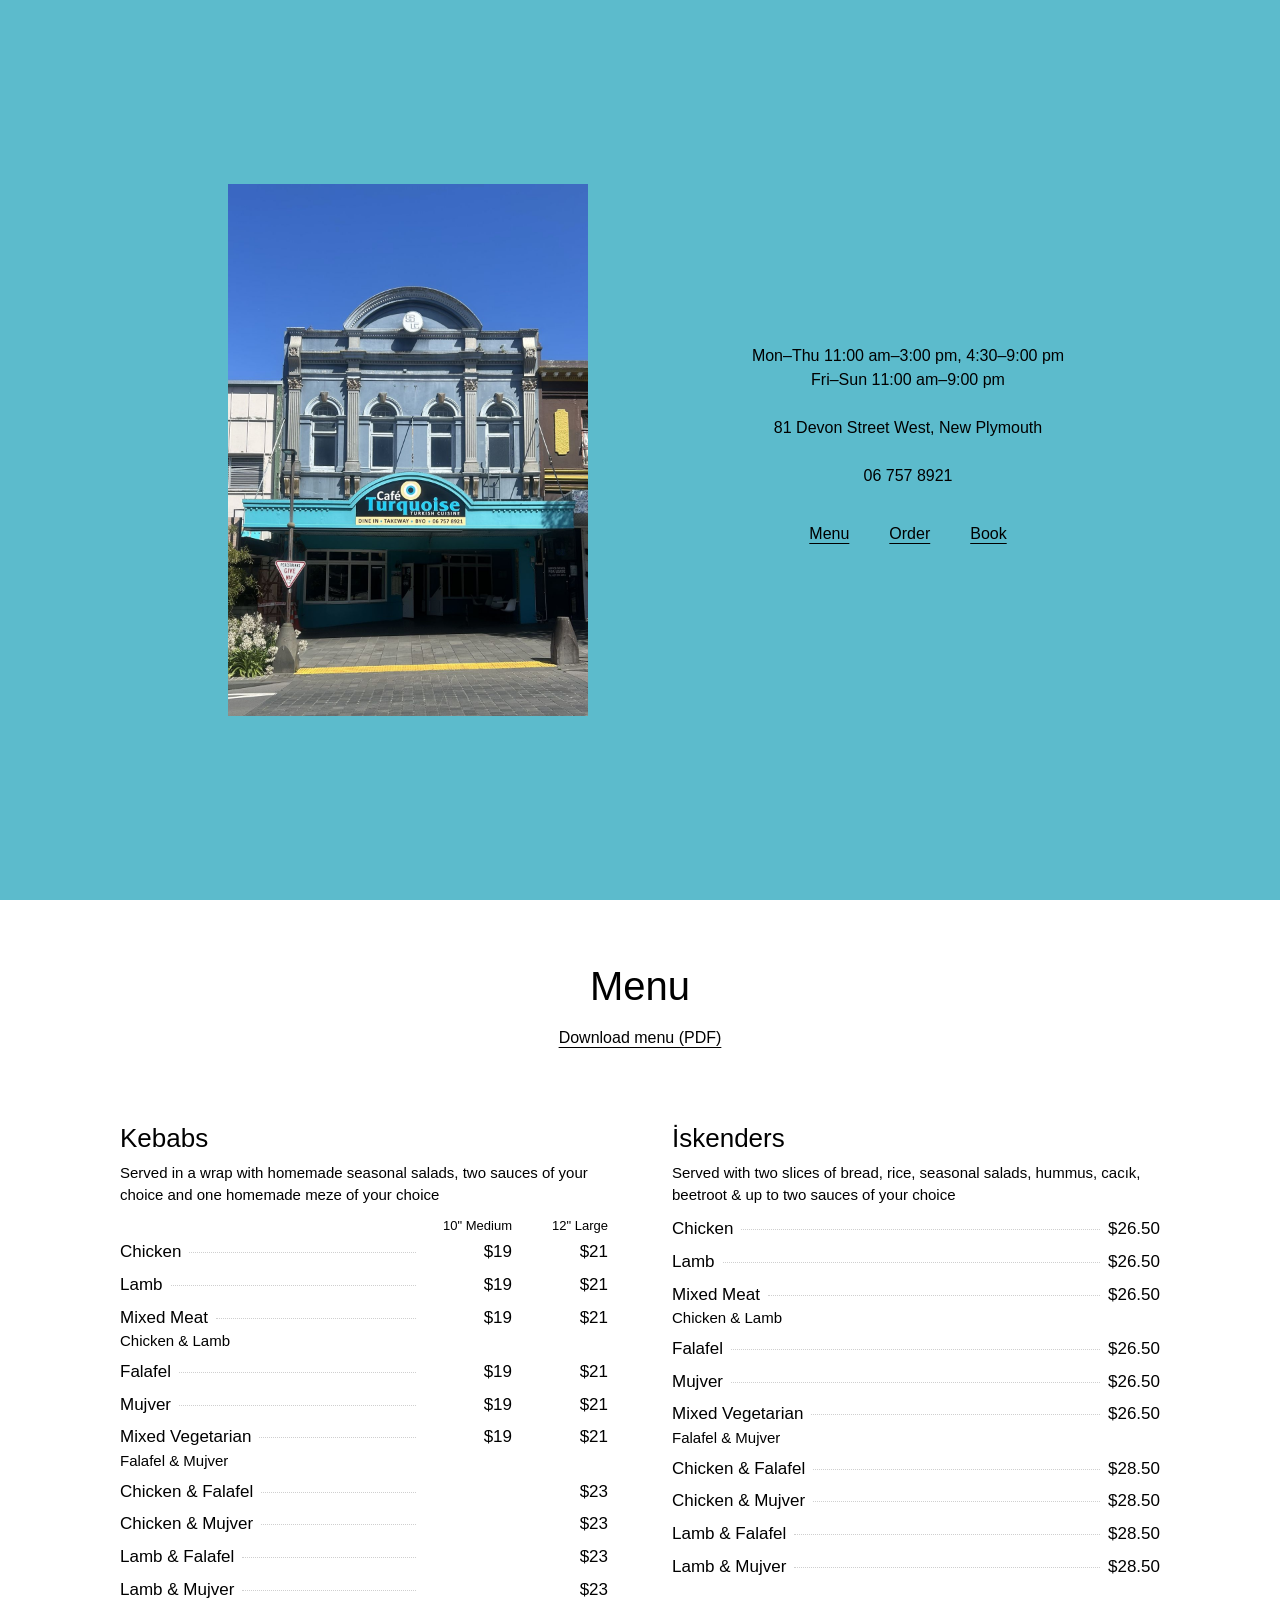
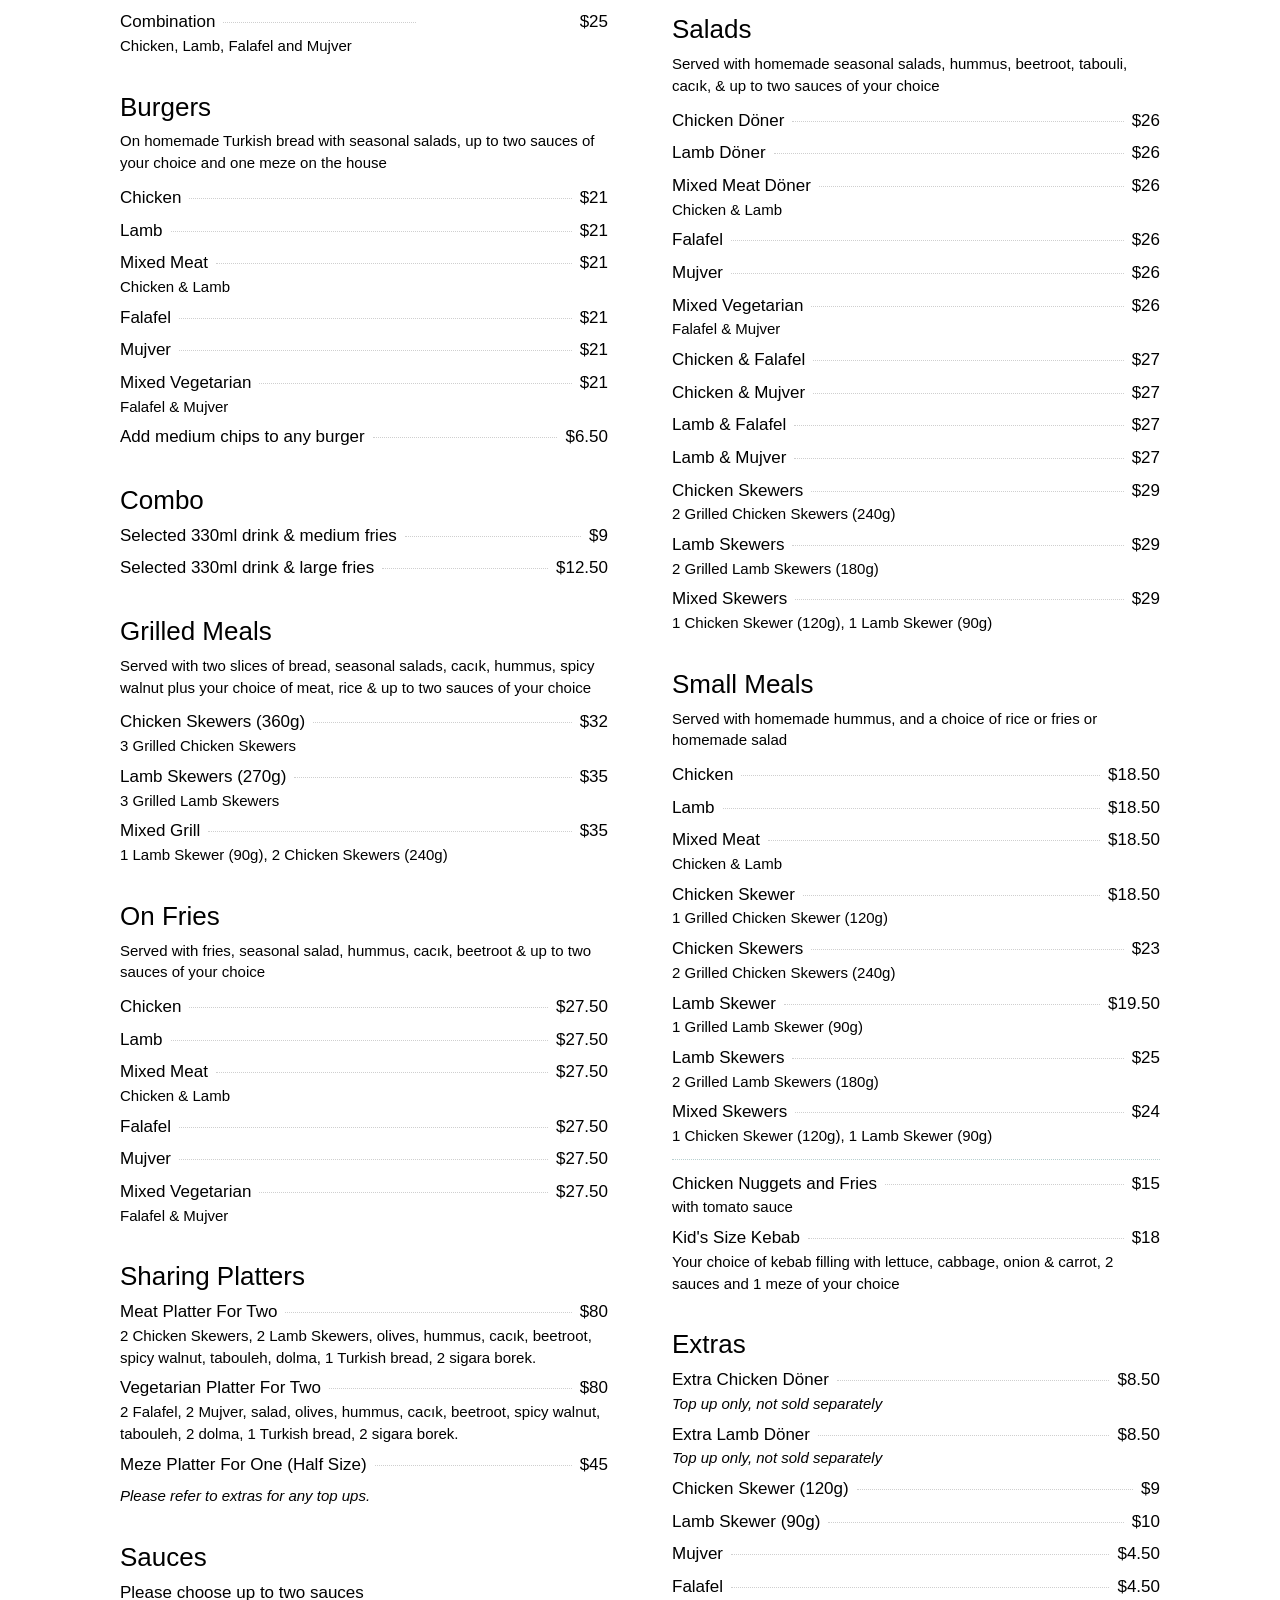
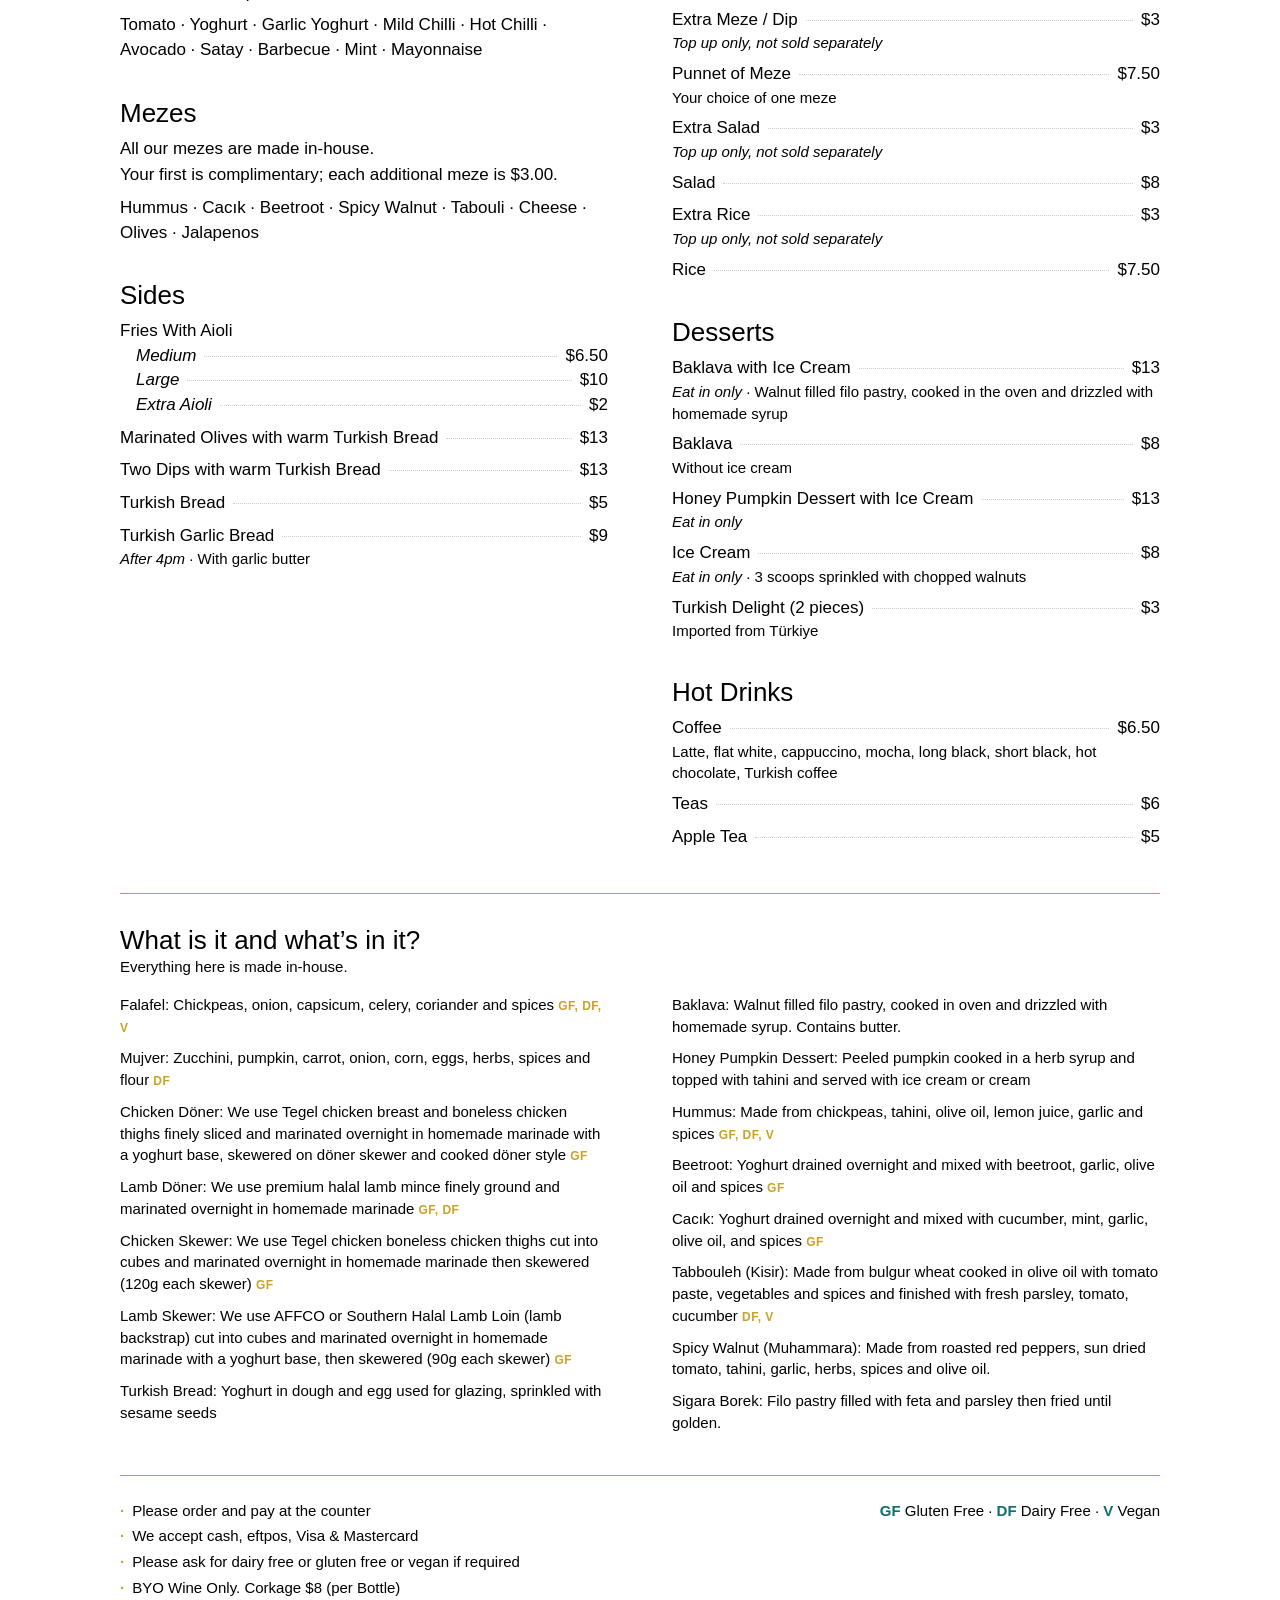
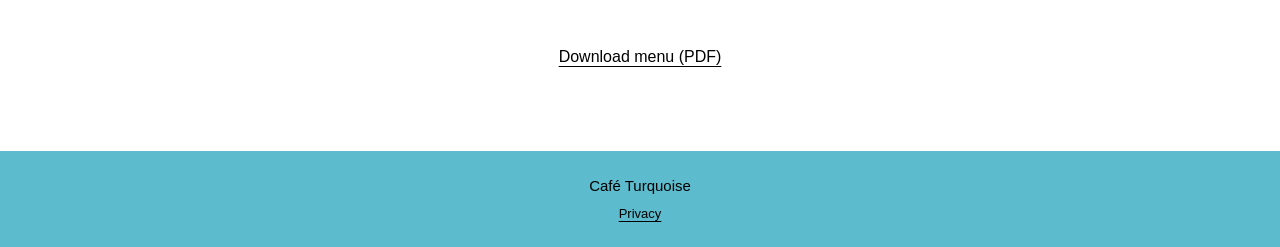
==== index.html @ 633df5a8 "Match the homepage background to the building's turquoise. The landing, footer and browser theme col" ====
<!DOCTYPE html>
<html lang="en">
<head><script>if("scrollRestoration"in history)history.scrollRestoration="manual";if(location.hash&&location.hash!=="#order"&&location.hash!=="#book")history.replaceState(null,"",location.pathname+location.search);window.scrollTo(0,0);addEventListener("load",function(){if(!location.hash)window.scrollTo(0,0)});</script>
  <meta charset="UTF-8" />
  <meta name="viewport" content="width=device-width, initial-scale=1" />
  <meta name="format-detection" content="telephone=no,address=no,email=no,date=no" />
  <meta name="robots" content="noindex, nofollow" />
  <title>Café Turquoise New Plymouth</title>
  <meta name="description" content="Café Turquoise, 81 Devon Street West, New Plymouth. Turkish kebabs, burgers &amp; meze. Phone 06 757 8921." />
  <meta name="color-scheme" content="light dark" />
  <meta name="theme-color" content="#5CBBCC" />
  <meta name="theme-color" content="#5CBBCC" media="(prefers-color-scheme: light)" />
  <meta name="theme-color" content="#113136" media="(prefers-color-scheme: dark)" />
  <link rel="icon" href="./eye-sm.png" />
  <script defer src="./assets/libphonenumber-min.js?v=122"></script>
  <script defer src="./assets/phone.js?v=122"></script>
  <script defer src="./assets/index-WxNpLFjL.js?v=154"></script>
  <script defer src="./assets/info-select.js?v=119"></script>
  <link rel="stylesheet" href="./assets/style-DkUmBsrp.css?v=154">
</head>
<body id="top">
  <div id="root"></div>
<script>document.addEventListener("click",function(e){var a=e.target.closest&&e.target.closest('a[href="#menu"]');if(!a)return;var m=document.getElementById("menu");if(!m)return;e.preventDefault();var h=document.querySelector(".ph-head"),o=0;if(h){var cs=getComputedStyle(h);if(cs.display!=="none"&&cs.position==="fixed")o=h.offsetHeight}window.scrollTo({top:m.getBoundingClientRect().top+window.pageYOffset-o,behavior:"smooth"})});</script><script>(function(){var d=document.documentElement,w=0;function f(){var h=window.innerHeight,sh=screen.height||h;if(!h||h>sh+2||h<300)return;if(innerWidth===w&&d.style.getPropertyValue("--avail"))return;w=innerWidth;d.style.setProperty("--avail",h+"px");d.classList.add("fit")}f();addEventListener("load",f);addEventListener("resize",f);addEventListener("orientationchange",function(){w=0;setTimeout(f,300)})})();</script><script>(function(){var n=navigator,ios=/iPhone|iPad|iPod/.test(n.userAgent)||(n.platform==="MacIntel"&&n.maxTouchPoints>1);if(!ios)return;var A="https://maps.apple.com/?q=Cafe+Turquoise&address=81+Devon+Street+West,+New+Plymouth";function f(t){var l=t&&t.closest?[t.closest('a[href*="google.com/maps"]')]:document.querySelectorAll('a[href*="google.com/maps"]');for(var i=0;i<l.length;i++)if(l[i])l[i].href=A}f();if(window.MutationObserver)new MutationObserver(function(){f()}).observe(document.getElementById("root")||document.body,{childList:true,subtree:true});document.addEventListener("touchstart",function(e){f(e.target)},{capture:true,passive:true});document.addEventListener("click",function(e){f(e.target)},true)})();</script></body>
</html>
---- assets/style-DkUmBsrp.css ----
:root{--teal: #0f6e6e;--teal-dark: #0a5252;--teal-ink: #000;--gold: #c9a227;--gold-dark: #a8861c;--pale: #e4f2f2;--white: #ffffff;--ink: #000;--muted: #000;--hair: #d5e6e6;--s1: 8px;--s2: 16px;--s3: 24px;--s4: 32px;--s5: 40px;--s6: 48px;--s7: 56px;--s8: 64px;--display: Arial, Helvetica, sans-serif;--body: Arial, Helvetica, sans-serif}*{box-sizing:border-box;margin:0;padding:0}body{font-family:var(--body);font-size:18px;line-height:1.5;color:var(--ink);background:var(--white);-webkit-font-smoothing:antialiased;text-rendering:optimizeLegibility}img{max-width:100%;display:block}a{color:inherit}:focus-visible{outline:3px solid var(--gold);outline-offset:3px}.btn{display:inline-flex;align-items:center;justify-content:center;min-height:56px;padding:0 var(--s3);border-radius:999px;font-family:var(--display);font-size:18px;font-weight:500;letter-spacing:.06em;color:#fff;text-decoration:none;transition:background-color .15s ease}.btn-menu{background:var(--teal)}.btn-menu:hover{background:var(--teal-dark)}.btn-order{background:var(--gold)}.btn{white-space:nowrap}.btn-order:hover{background:var(--gold-dark)}.btn-book{background:transparent;color:var(--teal);border:2px solid var(--teal);box-sizing:border-box}.btn-book:hover{background:var(--pale);color:var(--teal-dark);border-color:var(--teal-dark)}.hero{display:grid;grid-template-columns:minmax(0,1.12fr) minmax(460px,1fr);height:100vh;height:100svh;min-height:640px;max-height:900px}.gallery{position:relative;overflow:hidden;background:var(--pale)}.gallery img{position:absolute;top:0;right:0;bottom:0;left:0;width:100%;height:100%;object-fit:cover}.gal-nav{position:absolute;left:50%;bottom:16px;transform:translate(-50%);display:flex;gap:10px;z-index:2}.gal-btn{width:48px;height:48px;border:none;border-radius:50%;background:var(--white);color:var(--teal-ink);display:grid;place-items:center;cursor:pointer;transition:background-color .15s ease}.gal-btn:hover{background:var(--pale)}.gal-btn svg{width:20px;height:20px}.dots{display:none}.dots span{width:10px;height:10px;border-radius:50%;background:#ffffff8c;cursor:pointer}.dots span.active{background:#fff}.info{display:flex;flex-direction:column;justify-content:center;align-items:center;padding:var(--s3) var(--s7);text-align:center;background:var(--white);position:relative}.info-inner{width:100%;max-width:420px;display:flex;flex-direction:column;align-items:center}.logo-link{display:block;line-height:0}.logo{width:208px;height:auto}.descriptor{margin-top:var(--s1);font-size:16px;color:var(--muted);letter-spacing:.01em}.facts{width:100%;margin-top:var(--s4);display:grid;gap:20px}.label{display:flex;align-items:center;justify-content:center;gap:var(--s1);font-family:var(--display);font-size:15px;font-weight:500;letter-spacing:.08em;text-transform:uppercase;color:var(--teal);margin-bottom:2px}.status{display:none;align-items:center;gap:6px;font-family:var(--body);font-size:13px;font-weight:500;letter-spacing:.02em;text-transform:none;padding:2px 10px;border-radius:999px;background:var(--pale);color:var(--teal-dark)}.status:before{content:"";width:8px;height:8px;border-radius:50%;background:var(--teal)}.status.is-closed{background:#eef1f1;color:#000}.status.is-closed:before{background:#8a9a9a}.status.is-ordering-closed{background:#f5efdc;color:#6d5710}.status.is-ordering-closed:before{background:var(--gold)}.status.ready{display:inline-flex}.hours{list-style:none;font-size:18px;line-height:1.5}.hours .day{font-weight:500;color:var(--teal-ink);margin-right:6px}.contact{display:grid;grid-template-columns:1fr;gap:var(--s2)}.text-link{line-height:1.45;color:var(--ink);text-decoration:underline;text-decoration-color:#0f6e6e73;text-decoration-thickness:1.5px;text-underline-offset:5px;font-size:18px}.text-link:hover{color:var(--teal);text-decoration-color:var(--teal)}.ctas{width:100%;max-width:340px;margin-top:var(--s3);display:grid;grid-template-columns:1fr;gap:12px}.ctas .btn{min-height:52px}.apps{margin-top:var(--s2);display:flex;flex-direction:column;align-items:center;gap:var(--s1)}.apps-label{font-size:15px;color:var(--muted)}.apps-row{display:flex;justify-content:center;gap:var(--s2)}.app{display:block;line-height:0;border-radius:50%}.app img{width:56px;height:56px;border-radius:50%;object-fit:cover;transition:opacity .15s ease}.app:hover img{opacity:.82}.find{background:var(--teal) url(../teal-wall-bg.jpg) center / cover;padding:var(--s8) var(--s3)}.find-inner{max-width:1120px;margin:0 auto;display:grid;grid-template-columns:280px 1fr;gap:var(--s5);align-items:center}.find-copy{text-align:center;color:#fff}.find h2{font-family:var(--display);font-weight:500;font-size:40px;line-height:1.1;letter-spacing:-.01em}.btn-light{margin-top:var(--s3);background:var(--white);color:var(--teal-ink)}.btn-light:hover{background:var(--pale)}.map{height:320px;border-radius:16px;overflow:hidden;background:var(--pale)}.map iframe{width:100%;height:100%;border:0;display:block}:where(#root)>footer{background:var(--teal-ink);color:#ffffffd9;padding:var(--s3) var(--s3) calc(var(--s3) + env(safe-area-inset-bottom));text-align:center;font-size:15px}@media (max-width: 767px),(max-width: 960px) and (hover: none),(max-width: 960px) and (pointer: coarse),(max-width: 960px) and (pointer: none){.hero{grid-template-columns:1fr;height:auto;min-height:0;max-height:none}.gallery{height:160px}.gal-nav{bottom:12px}.gal-btn{width:48px;height:48px}.info{padding:var(--s2) var(--s2) var(--s3)}.info-inner{max-width:440px}.logo{width:150px}.descriptor{margin-top:4px;font-size:16px}.facts{margin-top:var(--s3);gap:14px}.hours{font-size:17px;line-height:1.35}.hours .day{display:block;margin:0}.hours li+li{margin-top:4px}.contact{gap:12px}.label{font-size:14px;margin-bottom:0}.text-link{font-size:17px}.ctas{margin-top:var(--s2);gap:10px;max-width:360px}.ctas .btn{min-height:52px}.apps{margin-top:12px;gap:6px}.find{padding:var(--s5) var(--s2)}.find-inner{grid-template-columns:1fr;gap:var(--s3)}.find h2{font-size:32px}.map{height:260px}}@media (prefers-reduced-motion: reduce){*{transition:none!important}}.pdf-link{display:inline-flex;align-items:center;justify-content:center;min-height:44px;padding:0 12px;margin-top:4px;font-size:16px;color:var(--teal-dark);text-decoration:underline;text-decoration-color:#0f6e6e73;text-decoration-thickness:1.5px;text-underline-offset:4px}.pdf-link:hover{color:var(--teal);text-decoration-color:var(--teal)}.info .apps{margin-top:4px}@media (max-width: 767px),(max-width: 960px) and (hover: none),(max-width: 960px) and (pointer: coarse),(max-width: 960px) and (pointer: none){.pdf-link,.info .apps{margin-top:2px}}html{scroll-behavior:smooth}@media (prefers-reduced-motion: reduce){html{scroll-behavior:auto}}#menu{--m-teal:#0f6e6e;--m-teal-ink:#000;--m-gold:#c9a227;--m-ink:#000;--m-muted:#000;--m-lead:#b7cfcf;background:#fff;color:var(--m-ink);font-family:Arial,Helvetica,sans-serif;font-size:17px;line-height:1.45;padding:64px 24px 72px;text-align:left;scroll-margin-top:0}#menu *{box-sizing:border-box;margin:0;padding:0}#menu .m-wrap{max-width:1040px;margin:0 auto}#menu .m-head{text-align:center;padding-bottom:24px;margin-bottom:40px;border-bottom:1.5px solid var(--m-gold)}#menu .m-head h2{font-family:Arial,Helvetica,sans-serif;font-weight:500;font-size:40px;line-height:1.1;color:var(--m-teal-ink);letter-spacing:-.01em}#menu .m-pdf{display:inline-flex;align-items:center;min-height:44px;padding:0 8px;margin-top:8px;font-size:16px;color:var(--m-teal-ink);text-decoration:underline;text-decoration-color:#0f6e6e73;text-decoration-thickness:1.5px;text-underline-offset:4px}#menu .m-pdf:hover{color:var(--m-teal);text-decoration-color:var(--m-teal)}#menu .m-cols{display:grid;grid-template-columns:1fr 1fr;column-gap:64px;align-items:start}#menu .sec{break-inside:avoid;margin-bottom:36px}#menu h3{font-family:Arial,Helvetica,sans-serif;font-weight:600;font-size:26px;line-height:1.15;color:var(--m-teal);letter-spacing:-.005em;margin-bottom:8px}#menu .hq{font-family:Arial,Helvetica,sans-serif;font-size:13px;font-weight:500;color:var(--m-gold);letter-spacing:.08em;text-transform:uppercase;margin-left:8px;vertical-align:3px}#menu .intro{color:var(--m-muted);font-size:15px;margin-bottom:12px}#menu .item{margin:0 0 8px;break-inside:avoid}#menu .line{display:flex;align-items:baseline;gap:8px}#menu .line .name{font-weight:500}#menu .line .lead{flex:1;border-bottom:1.5px dotted var(--m-lead);transform:translateY(-4px);min-width:16px}#menu .line .price{font-weight:600;color:var(--m-teal-ink);font-variant-numeric:tabular-nums;white-space:nowrap}#menu .line.k .price{width:88px;text-align:right}#menu .line.sub{padding-left:16px}#menu .line.sub .name{font-weight:400;font-style:italic;color:var(--m-muted)}#menu .cols2{display:flex;justify-content:flex-end;gap:8px;font-size:13px;color:var(--m-gold);font-weight:600;letter-spacing:.03em;margin-bottom:4px}#menu .cols2 span{width:88px;text-align:right;white-space:nowrap}#menu .cols2 span:first-child{flex:1}#menu .desc{color:var(--m-muted);font-size:15px}#menu .q{font-style:italic}#menu .tags{font-size:12px;font-weight:600;color:var(--m-gold);letter-spacing:.04em}#menu .rule{font-weight:500;margin-bottom:2px}#menu .choices{margin-top:8px}#menu .divider{border-top:1.5px dotted var(--m-lead);margin:12px 0}#menu .foot{color:var(--m-muted);font-style:italic;margin-top:4px;font-size:15px}#menu .m-whats{margin-top:8px;padding-top:32px;border-top:1.5px solid var(--m-gold)}#menu .m-wi-intro{color:var(--m-muted);font-size:15px;margin:-8px 0 16px}#menu .m-wigrid{column-count:2;column-gap:64px}#menu .wi{break-inside:avoid;margin-bottom:10px;font-size:15px;color:var(--m-muted)}#menu .wi .name{font-weight:600;color:var(--m-ink)}#menu .m-bottom{margin-top:8px;padding-top:24px;border-top:1.5px solid var(--m-gold);display:flex;justify-content:space-between;gap:32px;font-size:15px}#menu .m-bottom ul{list-style:none}#menu .m-bottom li{margin-bottom:4px}#menu .m-bottom li:before{content:"·";color:var(--m-gold);font-weight:700;margin-right:8px}#menu .m-legend{text-align:right;color:var(--m-muted);max-width:360px}#menu .m-legend b{color:var(--m-teal);font-weight:600}#menu .m-pdf-again{text-align:center;margin-top:24px}@media (max-width: 760px){#menu{padding:40px 16px 48px}#menu .m-head{margin-bottom:28px;padding-bottom:16px}#menu .m-head h2{font-size:32px}#menu .m-cols{grid-template-columns:1fr}#menu .m-wigrid{column-count:1}#menu .sec{margin-bottom:28px}#menu h3{font-size:24px}#menu .line.k .price,#menu .cols2 span{width:74px}#menu .cols2{font-size:12px;letter-spacing:0}#menu .m-bottom{flex-direction:column;gap:12px}#menu .m-legend{text-align:left;max-width:none}}body.op-lock{overflow:hidden}.op,.op-mback{--op-bg: #9fd6d6;--op-teal: #0f6e6e;--op-teal-deep: #0a4f4f;--op-gold: #c9a227;--op-card: #e4f2f2;--op-error: #9b2c2c;font-family:var(--body);font-weight:400;color:#000}.op button,.op input,.op select,.op textarea,.op-mback button,.op-mback input,.op-mback textarea{font:inherit;color:inherit}.op h2,.op h3,.op-mback h3,.op-mback h4{font-weight:500}.op{position:fixed;top:0;right:0;bottom:0;left:0;z-index:200;display:none;align-items:center;justify-content:center;padding:0;background:#ffffff1f;backdrop-filter:blur(6px);-webkit-backdrop-filter:blur(6px)}.op.op-open{display:flex}.op-panel{position:relative;width:100%;height:100%;background:transparent;display:flex;flex-direction:column}.op .op-x{position:absolute;top:.6rem;left:.7rem;z-index:30;width:48px;height:48px;padding:0;border-radius:10px;border:none;background:none;color:gray;font-size:2.8rem;font-weight:400;line-height:1;cursor:pointer}.op .op-x:hover{color:#000}.op .op-x:focus,.op .op-x:focus-visible{outline:none}.op-scroll{flex:1;overflow-y:auto;overscroll-behavior:contain;padding:2rem 1.25rem;scrollbar-width:none}.op-scroll::-webkit-scrollbar{display:none}.op-layout{max-width:1100px;margin:0 auto;display:grid;grid-template-columns:minmax(0,1fr) 360px;gap:1.25rem;align-items:start}.op-card{background:var(--op-card);border-radius:22px;box-shadow:0 18px 40px #14333329}.op-inner{background:#fff;border-radius:12px}.op-btn{display:inline-flex;align-items:center;justify-content:center;height:46px;padding:0 1.25rem;border-radius:999px;border:none;text-decoration:none;text-transform:uppercase;font-weight:700;font-size:.82rem;letter-spacing:.05em;color:#fff!important;cursor:pointer;width:100%}.op-btn-primary{background:var(--op-gold)}.op-btn-primary:hover{filter:brightness(1.06)}.op-btn-secondary{background:var(--op-teal)}.op-btn-secondary:hover{background:var(--op-teal-deep)}.op-btn:disabled{opacity:.5;cursor:not-allowed;filter:none}.op-menu-card{position:relative;padding:1.4rem 1.4rem 1.6rem}.op-menu-top{display:flex;justify-content:center;align-items:center;padding:.25rem 0 .9rem}.op-logo{width:min(200px,55vw);height:auto;display:block}.op-intro{text-align:center;font-size:.95rem;line-height:1.45;margin-bottom:.4rem}.op-label{display:block;font-size:.7rem;text-transform:uppercase;letter-spacing:.08em;margin-bottom:.25rem}.op-pills{position:sticky;top:-2rem;z-index:20;background:var(--op-card);display:flex;flex-wrap:wrap;justify-content:center;gap:.45rem;padding:.75rem 0 .9rem;margin:0}.op-pill{flex:0 0 auto;height:34px;padding:0 .9rem;border-radius:999px;border:none;background:#fff;color:#000;font-size:.74rem;text-transform:uppercase;letter-spacing:.05em;cursor:pointer;white-space:nowrap}.op-pill:hover{background:#f3fafa}#op-menu{background:#fff;border-radius:16px;padding:0 1rem 1.2rem;margin-top:.2rem}.op-category{background:var(--op-card);border-radius:14px;padding:1rem 1rem 1.1rem;margin-top:1rem}.op-category .op-item{background:#fff}.op-info-sec .op-info-tile{cursor:default}.op-info-tile{display:flex;flex-direction:column;gap:.3rem;background:#fff;border-radius:12px;padding:.9rem 1rem}.op-info-head{display:flex;align-items:center;gap:.55rem}.op-swatch{width:22px;height:22px;border-radius:50%;flex:0 0 auto;box-sizing:border-box;border:1px solid #cfcfcf}.op-category h2{font-size:1.25rem;margin-bottom:.2rem}.op-cat-desc{font-size:.92rem;line-height:1.45;margin-bottom:.8rem}.op-items{display:grid;grid-template-columns:repeat(2,minmax(0,1fr));gap:.65rem}.op-item{display:flex;flex-direction:column;gap:.3rem;text-align:left;background:var(--op-card);border:none;border-radius:12px;padding:.9rem 1rem;cursor:pointer;min-height:92px;transition:transform .12s ease}.op-item:hover{transform:translateY(-1px)}.op-item:focus-visible,.op-pill:focus-visible,.op-btn:focus-visible{outline:2px solid var(--op-teal);outline-offset:2px}.op-item-name{font-size:.98rem;font-weight:500}.op-item-desc{font-size:.86rem;line-height:1.4;color:#000}.op-item-price{margin-top:auto;font-size:.95rem;padding-top:.2rem}.op-cart-card{position:sticky;top:0;max-height:calc(100dvh - 4rem);overflow-y:auto;padding:1.25rem 1.1rem 1.3rem}.op-cart-card h2{font-size:1.2rem;text-align:center;margin:0 2.2rem .2rem}.op-cart-sub{text-align:center;font-size:.88rem;margin-bottom:.9rem}.op-cart-card a.op-info-link{color:#000;text-decoration:underline;text-underline-offset:3px}.op-cart-card a.op-info-link:hover{opacity:.7}.op-cart-box{padding:.9rem .95rem;margin-bottom:.8rem}.op-empty{text-align:center;font-size:.92rem;color:#000;padding:.6rem 0}.op-line{padding:.65rem 0}.op-line+.op-line{margin-top:.15rem}.op-line-top{display:flex;justify-content:space-between;gap:.75rem;font-size:.95rem}.op-line-opts{font-size:.82rem;line-height:1.4;color:#000;margin-top:.2rem}.op-line-note{font-size:.82rem;color:#000;margin-top:.15rem;font-style:italic}.op-line-ctrl{display:flex;align-items:center;justify-content:space-between;margin-top:.45rem}.op-stepper{display:inline-flex;align-items:center;gap:.15rem;background:var(--op-card);border-radius:999px;padding:3px}.op-stepper button{width:30px;height:30px;border-radius:50%;border:none;background:#fff;cursor:pointer;font-size:1.05rem;line-height:1}.op-stepper button:hover{background:#f3fafa}.op-stepper span{min-width:1.8rem;text-align:center;font-size:.92rem}.op-stepper.op-lg button{width:38px;height:38px}.op-remove,.op-edit{border:none;background:none;cursor:pointer;color:var(--op-teal)!important;font-size:.82rem;text-transform:uppercase;letter-spacing:.05em}.op-remove:hover,.op-edit:hover{color:var(--op-teal-deep)!important}.op-line-acts{display:flex;align-items:center;gap:4px}.op-totals{padding:.8rem .95rem;margin-bottom:.8rem;font-size:.92rem}.op-totals div{display:flex;justify-content:space-between;padding:.15rem 0}.op-totals .op-total{font-size:1.05rem;font-weight:500;padding-top:.4rem}.op-section-box{padding:.9rem .95rem;margin-bottom:.8rem}.op-field{display:flex;flex-direction:column;gap:.2rem;margin-bottom:.65rem}.op-field:last-child{margin-bottom:0}.op-field-row{display:grid;grid-template-columns:1fr 1fr;gap:.6rem}.op-field label{font-size:.7rem;text-transform:uppercase;letter-spacing:.08em}.op-field input,.op-field select,.op-field textarea{height:42px;border:none;border-radius:10px;background:var(--op-card);padding:0 .75rem;font-size:.95rem;width:100%}.op-field textarea{height:auto;min-height:70px;padding:.6rem .75rem;resize:vertical}.op-field input:focus,.op-field select:focus,.op-field textarea:focus{outline:2px solid var(--op-teal);outline-offset:0}.op-field input.op-invalid,.op-field select.op-invalid{outline:2px solid var(--op-error)}.op-pay-row{display:flex;align-items:center;gap:.5rem;font-size:.95rem;text-transform:none!important;letter-spacing:0!important;min-height:48px;padding:4px 0;cursor:pointer}.op-pay-row input{accent-color:var(--op-teal);width:18px;height:18px}.op-hint{font-size:.8rem;color:#000;line-height:1.4;margin-top:.35rem}.op-msg{font-size:.82rem;color:var(--op-error);line-height:1.35}.op-msg:empty{display:none}.op-form-msg{text-align:center;margin-top:.6rem}.op-confirm{text-align:center;padding:1.2rem 1rem}.op-confirm h3{font-size:1.2rem;margin-bottom:.4rem}.op-confirm p{font-size:.93rem;line-height:1.5;margin-bottom:.4rem}.op-order-no{font-size:1.5rem;font-weight:500;letter-spacing:.05em;margin:.3rem 0 .6rem}.op-confirm ul{list-style:none;text-align:left;margin:.8rem 0;font-size:.88rem;line-height:1.5}.op-confirm ul li{display:flex;justify-content:space-between;gap:.75rem}.op-mback{position:fixed;top:0;right:0;bottom:0;left:0;z-index:300;background:#00000073;display:none;align-items:center;justify-content:center;padding:1rem}.op-mback.op-open{display:flex}.op-modal{background:#fff;border-radius:18px;width:min(560px,100%);max-height:min(88vh,820px);display:flex;flex-direction:column;overflow:hidden}.op-modal-head{display:flex;align-items:flex-start;justify-content:space-between;gap:1rem;padding:1.2rem 1.25rem .4rem}.op-modal-head h3{font-size:1.3rem}.op-m-price{font-size:.95rem;margin-top:.15rem}.op-close{flex:0 0 auto;width:36px;height:36px;border-radius:50%;border:none;background:var(--op-card);cursor:pointer;font-size:1.2rem;line-height:1}.op-close:hover{background:#d6ebeb}.op-modal-body{overflow-y:auto;padding:.4rem 1.25rem 1rem}.op-m-desc{font-size:.93rem;line-height:1.45;color:#000;margin-bottom:.9rem}.op-group{background:var(--op-card);border-radius:12px;padding:.8rem .8rem .6rem;margin-bottom:.75rem}.op-group-head{display:flex;justify-content:space-between;align-items:baseline;gap:.75rem;margin-bottom:.5rem;padding:0 .2rem}.op-group-head h4{font-size:1rem}.op-group-rule{font-size:.7rem;text-transform:uppercase;letter-spacing:.08em;white-space:nowrap}.op-group-rule.op-req{color:var(--op-teal-deep)}.op-opts{background:#fff;border-radius:10px;padding:.2rem 0}.op-opt{display:flex;align-items:center;gap:.6rem;padding:.55rem .75rem;cursor:pointer;font-size:.93rem}.op-opt input{accent-color:var(--op-teal);width:18px;height:18px;flex:0 0 auto}.op-opt-name{flex:1}.op-opt-price{font-size:.88rem;color:#000}.op-opt.op-disabled{opacity:.45;cursor:not-allowed}.op-group .op-msg{padding:.45rem .2rem .1rem}.op-modal-foot{display:flex;align-items:center;gap:.75rem;padding:.85rem 1.25rem 1rem;background:#fff;box-shadow:0 -6px 14px #0000000d}.op-modal-foot .op-btn{flex:1}.op-mobile-bar{display:none}@media (min-width: 821px){.op-scroll{overflow:hidden}.op-layout{height:calc(100vh - 4rem);height:calc(100dvh - 4rem);align-items:stretch}.op-menu-card{display:flex;flex-direction:column;min-height:0;overflow:hidden;padding-bottom:0}.op-pills{position:static}#op-menu{flex:1;min-height:0;overflow-y:auto;overscroll-behavior:contain;scrollbar-width:thin}.op-menu-card{padding-bottom:1.4rem}.op-cart-card{align-self:start;max-height:100%}}@media (max-width: 820px){.op{padding:0}.op-scroll{padding:.75rem .75rem 84px}.op-pills{top:-.75rem}.op-layout{grid-template-columns:1fr}.op-cart-card{position:static;max-height:none;overflow:visible}.op-items{grid-template-columns:1fr}.op .op-x{top:.4rem;left:.5rem}.op-pills{gap:.35rem}.op-pill{height:30px;padding:0 .7rem;font-size:.7rem}.op-mobile-bar{display:block;position:absolute;left:0;right:0;bottom:0;z-index:25;padding:.65rem .9rem calc(.65rem + env(safe-area-inset-bottom));background:var(--op-card)}.op-modal{max-height:92vh}}@media (max-width: 420px){.op-menu-card{padding:1.1rem .9rem 1.3rem}.op-field-row{grid-template-columns:1fr;gap:0}.op-field-row .op-field{margin-bottom:.65rem}}.gallery{background:var(--teal) url(../teal-wall-bg.jpg) center / cover}.gallery img{top:36px;right:36px;bottom:36px;left:36px;width:calc(100% - 72px);height:calc(100% - 72px);border-radius:18px;object-fit:cover}.gal-nav{bottom:52px}@media (max-width: 767px),(max-width: 960px) and (hover: none),(max-width: 960px) and (pointer: coarse),(max-width: 960px) and (pointer: none){.gallery img{top:12px;right:12px;bottom:12px;left:12px;width:calc(100% - 24px);height:calc(100% - 24px);border-radius:14px}.gal-nav{bottom:22px}}.find{background:var(--pale)}.find-copy{color:var(--teal-ink)}.find .btn-light{background:var(--teal);color:#fff}.find .btn-light:hover{background:var(--teal-dark)}.find .map{background:var(--white)}@media (min-width: 961px),(min-width: 768px) and (hover: hover) and (pointer: fine){.info-inner{max-width:400px}.logo{width:176px}.facts{margin-top:26px;gap:16px}.label{font-size:13px}.status{font-size:12px;padding:2px 9px}.hours{font-size:17px;line-height:1.45}.contact{gap:12px}.text-link{font-size:17px;text-underline-offset:4px}.ctas{max-width:300px;margin-top:20px;gap:10px}.ctas .btn{min-height:46px;font-size:16px}.pdf-link{font-size:15px;min-height:40px}.apps-label{font-size:14px}.apps-row{gap:14px}.app img{width:50px;height:50px}}@media (min-width: 961px),(min-width: 768px) and (hover: hover) and (pointer: fine){.gallery img{width:calc(.75*(100% - 72px));height:calc(.75*(100% - 72px));inset:auto;left:50%;top:50%;transform:translate(-50%,-50%)}.gal-nav{bottom:calc((100% - (.75*(100% - 72px)))/2 + 16px)}}.s-top{max-width:440px;margin:0 auto;padding:20px 20px 28px;display:flex;flex-direction:column;align-items:center;text-align:center}.s-logo{width:170px;height:auto;display:block}.s-photo{width:100%;height:220px;object-fit:cover;border-radius:16px;display:block;margin-top:14px}.s-hours{margin-top:14px;font-size:17px;line-height:1.45;color:var(--ink)}.s-hours .status{margin-bottom:4px}.s-link{margin-top:6px;font-size:17px;line-height:1.5;color:var(--ink);text-decoration:underline;text-decoration-color:#0f6e6e73;text-decoration-thickness:1.5px;text-underline-offset:4px}.s-hours+.s-link{margin-top:10px}.s-link:hover{color:var(--teal)}.s-btns{width:100%;max-width:320px;margin-top:14px;display:grid;gap:10px}.s-btns .btn{min-height:48px;font-size:16px}.s-pdf{margin-top:4px;min-height:40px;display:inline-flex;align-items:center;font-size:16px;color:var(--teal-dark);text-decoration:underline;text-decoration-color:#0f6e6e73;text-underline-offset:4px}.s-pdf:hover{color:var(--teal)}.s-apps{display:flex;flex-direction:column;align-items:center;gap:6px;font-size:16px;color:var(--muted)}.s-apps-row{display:flex;gap:14px}.s-apps-row a{display:block;line-height:0;border-radius:50%}.s-apps-row img{width:48px;height:48px;border-radius:50%}.s-apps-row a:hover img{opacity:.82}:where(#root)>footer{background:none;color:var(--muted);border:0}@media (min-width: 961px),(min-width: 768px) and (hover: hover) and (pointer: fine){.s-top{padding-top:0}}.s-info{display:contents}.s-logo{order:0}.s-media{order:1;width:100%;display:flex;flex-direction:column;align-items:center}.s-info>:not(.s-logo){order:2}.s-photo{width:100%}@media (min-width: 961px),(min-width: 768px) and (hover: hover) and (pointer: fine){.s-top{display:grid;grid-template-columns:472px 400px;grid-template-areas:"photo info";justify-content:center;align-content:center;align-items:start;column-gap:64px;max-width:960px;margin:0 auto;padding:0 20px;min-height:100vh;min-height:100svh;box-sizing:border-box}.s-info{display:flex;flex-direction:column;align-items:center;width:400px;grid-area:info}.s-media{grid-area:photo;width:472px;padding:0 56px;box-sizing:border-box;display:flex;flex-direction:column;align-items:center}.s-photo{width:360px;height:532px;margin-top:0;flex:none}}.s-gal{position:relative;overflow:hidden;background:transparent}.s-gal img{position:absolute;top:0;right:0;bottom:0;left:0;width:100%;height:100%;margin:auto;object-fit:contain;object-position:center;opacity:0;transition:none;animation:none}.s-gal img.is-on{opacity:1}.s-gal:focus-visible{outline:3px solid var(--teal);outline-offset:3px}.s-media{position:relative}.s-nav{position:absolute;top:0;left:0;right:0;height:100%;display:flex;justify-content:space-between;align-items:center;margin:0;z-index:2;transform:none;pointer-events:none}.s-nav .s-arrow{pointer-events:auto}@media (max-width: 767px),(max-width: 960px) and (hover: none),(max-width: 960px) and (pointer: coarse),(max-width: 960px) and (pointer: none){.s-media .s-nav{top:14px;height:220px;left:8px;right:8px}}.s-arrow{width:40px;height:40px;border-radius:50%;border:1px solid #ddd;background:#fff;color:var(--teal-ink);display:grid;place-items:center;cursor:pointer;padding:0;transition:background-color .15s ease}.s-arrow:hover{background:#f3f5f5}.s-arrow:focus-visible{outline:2px solid var(--teal);outline-offset:2px}.s-arrow svg{width:16px;height:16px}.to-top{position:fixed;right:24px;bottom:24px;z-index:45;width:42px;height:42px;border-radius:50%;border:1px solid #ddd;background:#fff;color:var(--teal-ink);display:grid;place-items:center;cursor:pointer;padding:0;opacity:0;pointer-events:none;visibility:hidden;transition:opacity .2s ease,visibility .2s ease,background-color .15s ease}.to-top.is-on{opacity:1;pointer-events:auto;visibility:visible}.to-top:hover{background:#f3f5f5}.to-top:focus-visible{outline:2px solid var(--teal);outline-offset:2px}.to-top svg{width:16px;height:16px}.op-panel{position:relative}.op .to-top{position:absolute;right:24px;bottom:24px;z-index:8}@media (max-width: 900px){.op .to-top{bottom:calc(96px + env(safe-area-inset-bottom,0px))}}@media (prefers-reduced-motion: reduce){.to-top{transition:none}}html,body{background:#fff}#menu{background:transparent}.op,.op-mback{--op-card: #fff;--op-line: #eee;--op-soft: #f5f7f7;--op-ink: #000;--op-mute: #000;color:var(--op-ink);font-family:var(--body)}.op{background:#fff;backdrop-filter:none;-webkit-backdrop-filter:none;align-items:stretch}.op-panel{background:#fff;height:100%;display:flex;flex-direction:column}.op-vh{position:absolute;width:1px;height:1px;overflow:hidden;clip:rect(0 0 0 0);white-space:nowrap}.op h1,.op h2,.op h3,.op h4,.op-mback h3,.op-mback h4{font-family:var(--display);font-weight:500;color:var(--op-ink);letter-spacing:-.005em}.op-top{flex:none;border-bottom:1px solid var(--op-line);background:#fff}.op-top-in{max-width:1280px;margin:0 auto;height:72px;padding:0 32px;display:flex;align-items:center;gap:24px}.op-home{border:0;background:none;padding:4px;margin:-4px;border-radius:8px;cursor:pointer;line-height:0;transition:opacity .15s ease}.op-home:hover{opacity:.75}.op-home:focus-visible{outline:2px solid var(--op-teal);outline-offset:2px}.op-top-logo{width:112px;height:auto;display:block}.op-top-pick{display:flex;align-items:center;gap:8px;font-size:16px;padding-left:24px;border-left:1px solid var(--op-line);line-height:40px}.op-top-title{color:var(--op-ink);font-family:var(--display);font-weight:500;font-size:18px;letter-spacing:-.01em}.op-item.op-item-unavail{opacity:.55;cursor:not-allowed}.op-item.op-item-unavail .op-item-price{text-decoration:none}.op-item-note{display:block;font-size:13px;color:var(--op-mute);margin-top:2px}.op .op-x{position:static;flex:none;margin-left:auto;width:48px;height:48px;border-radius:50%;background:#fff;color:var(--op-ink);font-size:30px;line-height:1;display:grid;place-items:center;padding:0 0 3px}.op .op-x:hover{background:var(--op-soft);color:var(--op-ink)}.op .op-x:focus-visible{outline:2px solid var(--op-teal);outline-offset:2px}.op-scroll{flex:1;overflow-y:auto!important;padding:32px 32px 48px!important;scrollbar-width:thin}.op-scroll::-webkit-scrollbar{display:initial}.op-layout{max-width:1216px;margin:0 auto;height:auto!important;display:grid;grid-template-columns:184px minmax(0,1fr) 360px;gap:40px;align-items:start}.op-card{background:#fff;box-shadow:none;border-radius:0}.op-menu-card{display:block!important;overflow:visible!important;padding:0!important;min-width:0;background:none}.op-title{font-size:32px;line-height:1.15;margin:0 0 8px}#op-menu{overflow:visible!important;flex:none;background:none;border-radius:0;padding:0;margin:0}.op-pills{position:sticky!important;top:0;z-index:5;background:#fff;display:flex;flex-direction:column;flex-wrap:nowrap;align-items:stretch;justify-content:flex-start;gap:2px;padding:4px 0 0;margin:0;border:0}.op-pill{height:auto;min-height:44px;padding:10px 16px;border-radius:10px;background:none;color:var(--op-ink);text-align:left;font-size:15px;text-transform:none;letter-spacing:0;white-space:normal;line-height:1.3}.op-pill:hover{background:var(--op-soft)}.op-pill.op-active{background:var(--op-teal);color:#fff}.op-category{background:none;border-radius:0;padding:32px 0 0;margin:0;scroll-margin-top:0}.op-category h2{font-size:24px;line-height:1.2;margin:0 0 4px;text-align:left}.op-cat-desc{font-size:15px;line-height:1.5;color:var(--op-mute);margin:0 0 16px;max-width:640px;text-align:left}.op-items{display:grid;grid-template-columns:repeat(auto-fill,minmax(260px,1fr))!important;gap:16px}.op-item,.op-category .op-item{position:relative;display:flex;flex-direction:column;gap:4px;text-align:left;background:#fff;border:1px solid var(--op-line);border-radius:14px;padding:16px 64px 16px 16px;min-height:104px;transform:none!important;transition:border-color .15s ease,background-color .15s ease;color:var(--op-ink)}.op-item:hover{border-color:#cddede;background:#fcfdfd}.op-item:after{content:"+";position:absolute;right:16px;bottom:16px;width:36px;height:36px;border-radius:50%;background:var(--op-teal);color:#fff;font-size:22px;line-height:34px;text-align:center;font-weight:400}.op-item:hover:after{background:var(--op-teal-deep)}.op-item-name{font-size:17px;font-weight:500;line-height:1.3}.op-item-desc{font-size:14px;line-height:1.45;color:var(--op-mute);display:-webkit-box;-webkit-line-clamp:2;-webkit-box-orient:vertical;overflow:hidden}.op-item-price{margin-top:auto;padding-top:8px;font-size:16px}.op-info-sec .op-items{grid-template-columns:repeat(auto-fill,minmax(220px,1fr))!important;gap:8px 16px}.op-info-tile{background:#fff;border:0;border-top:1px solid var(--op-line);border-radius:0;padding:12px 0}.op-info-tile .op-item-desc{-webkit-line-clamp:unset;display:block}.op-swatch{border-color:#ddd}.op-btn{height:52px;border-radius:999px;font-family:var(--display);font-weight:500;font-size:15px;letter-spacing:.04em}.op-btn-primary,.op-btn-secondary{background:var(--op-teal);filter:none}.op-btn-primary:hover,.op-btn-secondary:hover{background:var(--op-teal-deep);filter:none}.op-btn:disabled{background:#c9d3d3;opacity:1}.op-cart-card{position:sticky!important;top:0;max-height:calc(100vh - 136px)!important;max-height:calc(100dvh - 136px)!important;overflow-y:auto!important;border:1px solid var(--op-line);border-radius:16px;padding:24px!important;background:#fff;scrollbar-width:thin}.op-cart-h{font-size:22px!important;text-align:left!important;margin:0 0 8px!important}.op-cart-box{padding:0;margin:0 0 16px}.op-empty{text-align:left;font-size:15px;color:var(--op-mute);padding:8px 0}.op-line{padding:16px 0;border-top:1px solid var(--op-line)}.op-line+.op-line{margin-top:0}.op-line-top{font-size:16px}.op-line-name{font-weight:500}.op-line-opts,.op-line-note{color:var(--op-mute);font-size:14px}.op-line-ctrl{margin-top:8px}.op-stepper{background:#fff;border:1px solid #ddd;padding:2px}.op-stepper button{width:40px;height:40px;background:#fff;color:var(--op-ink)}.op-stepper button:hover{background:var(--op-soft)}.op-stepper.op-lg button{width:44px;height:44px}.op-remove,.op-edit{min-height:44px;padding:0 8px;font-size:13px}.op-totals{padding:16px 0 0;margin:0 0 16px;border-top:1px solid var(--op-line);font-size:15px;color:var(--op-mute)}.op-totals div{padding:4px 0}.op-totals .op-total{color:var(--op-ink);font-size:18px;font-weight:500;padding-top:8px}.op-closed-note{font-size:15px;line-height:1.45;color:#6d5710;background:#faf6e8;border-radius:10px;padding:12px 16px;margin:0 0 16px}.op-closed-note strong{font-weight:500}.op-step-checkout .op-pills,.op-step-checkout .op-menu-card,.op-step-checkout .op-cart-h,.op-step-checkout .op-mobile-bar{display:none!important}.op-step-checkout .op-layout{grid-template-columns:minmax(0,1fr);max-width:1040px}.op-step-checkout .op-cart-card{position:static!important;max-height:none!important;overflow:visible!important;border:0;padding:0!important}.op-co{display:grid;grid-template-columns:minmax(0,1fr) 380px;gap:48px;align-items:start}.op-back{border:0;background:none;color:var(--op-teal);font-size:15px;min-height:44px;padding:0;cursor:pointer}.op-back:hover{color:var(--op-teal-deep);text-decoration:underline;text-underline-offset:4px}.op-co .op-co-title{text-align:left;font-size:32px;line-height:1.15;margin:8px 0;outline:none}.op-co-sec{padding:24px 0;border-top:1px solid var(--op-line)}.op-co-sec:first-of-type{border-top:0}.op-co-sec h3{font-size:18px;margin:0 0 16px}.op-co-where{font-size:15px;color:var(--op-mute);margin:-8px 0 16px}.op-co-sum{position:sticky;top:0;border:1px solid var(--op-line);border-radius:16px;padding:24px}.op-co-sum h3{font-size:20px;margin:0 0 8px}.op-field{gap:8px;margin-bottom:16px}.op-field label{font-size:14px;text-transform:none;letter-spacing:0;color:var(--op-mute)}.op-field-row{gap:16px}.op-field input,.op-field select,.op-field textarea{height:52px;border:1px solid #ddd;border-radius:12px;background:#fff;color:var(--op-ink);font-size:16px;padding:0 16px}.op-field textarea{height:auto;min-height:96px;padding:12px 16px}.op-field input:focus,.op-field select:focus,.op-field textarea:focus{outline:2px solid var(--op-teal);outline-offset:0;border-color:transparent}.op-hint{font-size:14px;color:var(--op-mute)}.op-pay-row{font-size:16px;min-height:44px}.op-label{color:var(--op-mute)}.op-confirm{text-align:center;max-width:520px;margin:0 auto;padding:32px 0}.op-confirm h3{font-size:28px}.op-confirm ul{border-top:1px solid var(--op-line);padding-top:16px}.op-confirm-act{margin-top:24px}.op-mobile-bar{display:none;position:absolute;left:0;right:0;bottom:0;z-index:25;padding:12px 16px calc(12px + env(safe-area-inset-bottom));background:#fff;border-top:1px solid var(--op-line)}.op-mobile-bar .op-btn{display:flex;max-width:560px;margin:0 auto}.op-mback{background:#ffffffb8;padding:0;justify-content:flex-end;align-items:stretch}.op-modal{width:min(520px,100%);max-height:none!important;height:100%;border-radius:0;background:#fff;border-left:1px solid var(--op-line)}.op-modal-head{padding:24px 24px 8px;align-items:flex-start}.op-modal-head h3{font-size:26px;line-height:1.2}.op-m-price{font-size:16px;color:var(--op-mute);margin-top:4px}.op-close{width:48px;height:48px;background:#fff;font-size:32px;padding-bottom:3px;color:var(--op-ink)}.op-close:hover{background:var(--op-soft)}.op-modal-body{flex:1;padding:8px 24px 24px}.op-m-desc{color:var(--op-mute);font-size:15px}.op-group{background:none;border-radius:0;padding:16px 0 8px;margin:0;border-top:1px solid var(--op-line)}.op-group-head{padding:0;margin-bottom:8px}.op-group-head h4{font-size:17px}.op-group-rule{color:var(--op-mute);font-size:12px}.op-group-rule.op-req{color:var(--op-teal)}.op-opts{background:none;border-radius:0;padding:0}.op-opt{min-height:48px;padding:4px 8px;margin:0 -8px;border-radius:10px;font-size:16px}.op-opt:hover{background:var(--op-soft)}.op-opt input{accent-color:var(--op-teal);width:20px;height:20px}.op-modal-foot{box-shadow:none;border-top:1px solid var(--op-line);padding:16px 24px calc(16px + env(safe-area-inset-bottom));gap:16px}@media (max-width: 1199px){.op-layout{grid-template-columns:minmax(0,1fr);gap:32px;max-width:960px}.op-pills{top:-32px!important;flex-direction:row;flex-wrap:wrap;justify-content:center;align-items:center;overflow:visible;gap:8px;row-gap:8px;padding:12px 0;margin:-8px 0 0;border-bottom:1px solid var(--op-line);width:100%;max-width:100%;box-sizing:border-box}.op-pill{flex:0 0 auto;white-space:nowrap;border-radius:999px;background:var(--op-soft);min-height:44px;padding:0 16px}.op-items{grid-template-columns:repeat(2,minmax(0,1fr))!important}.op-cart-card{position:static!important;max-height:none!important;overflow:visible!important;scroll-margin-top:16px}.op-scroll{padding-bottom:104px!important}.op-mobile-bar{display:block}.op-co{grid-template-columns:minmax(0,1fr) 340px;gap:32px}}@media (max-width: 820px){.op-top-in{height:auto;min-height:64px;padding:8px 16px;gap:8px 12px;flex-wrap:wrap}.op-top-logo{width:88px}.op-top-pick{padding-left:12px;font-size:14px;line-height:1.3;flex-direction:column;gap:0}.op-scroll{padding:16px 16px 96px!important}.op-pills{top:-16px!important;margin:0}.op-title{font-size:26px}.op-items,.op-info-sec .op-items{grid-template-columns:minmax(0,1fr)!important;gap:12px}.op-category{padding-top:24px}.op-category h2{font-size:22px}.op-co{grid-template-columns:minmax(0,1fr);gap:24px}.op-co-sum{position:static}.op-cart-card{padding:16px!important}.op-mback{justify-content:stretch}.op-modal{width:100%;border-left:0}.op-field-row{grid-template-columns:1fr;gap:0}}.op-opt-price{margin-left:auto;text-align:right;white-space:nowrap}.op-qopt{display:flex;cursor:default;gap:12px;min-height:52px;align-items:center}.op-qopt:hover{background:none}.op-qchk{cursor:pointer}.op-qchk:hover{background:var(--op-soft)}.op-qbox{flex:0 0 20px;width:20px}.op-qopt .op-opt-price{margin-left:auto;text-align:right}.op-qstep{flex:none}.op-qstep button{width:40px;height:40px}.op-qstep button:disabled{color:#c4cccc;cursor:default;background:#fff}body.bk-lock{overflow:hidden}.bk{position:fixed;top:0;right:0;bottom:0;left:0;z-index:200;display:none;align-items:stretch;background:#fff;color:#000;font-family:var(--body)}.bk.bk-open{display:flex}.bk-panel{background:#fff;width:100%;height:100%;display:flex;flex-direction:column}.bk-top{flex:none;border-bottom:1px solid #eee;background:#fff}.bk-top-in{max-width:960px;margin:0 auto;height:72px;padding:0 32px;display:flex;align-items:center;gap:24px}.bk-home{border:0;background:none;padding:4px;margin:-4px;border-radius:8px;cursor:pointer;line-height:0;transition:opacity .15s ease}.bk-home:hover{opacity:.75}.bk-home:focus-visible{outline:2px solid var(--teal);outline-offset:2px}.bk-logo{width:112px;height:auto;display:block}.bk-pick{display:flex;align-items:baseline;gap:8px;font-size:16px;padding-left:24px;border-left:1px solid #eee;line-height:40px}.bk-k{color:#000}.bk-addr{color:#000;text-decoration:underline;text-decoration-color:#cfd8d8;text-underline-offset:4px}.bk-addr:hover{color:var(--teal)}.bk-x{margin-left:auto;width:48px;height:48px;border-radius:50%;border:none;background:#fff;color:#000;font-size:30px;line-height:1;display:grid;place-items:center;cursor:pointer;padding:0 0 3px}.bk-x:hover{background:#f5f7f7}.bk-x:focus-visible{outline:2px solid var(--teal);outline-offset:2px}.bk-scroll{flex:1;overflow-y:auto;padding:40px 24px 56px}.bk-wrap{max-width:520px;margin:0 auto}.bk-title{font-family:var(--display);font-weight:500;font-size:32px;line-height:1.15;margin:0 0 8px;letter-spacing:-.005em;text-align:center}.bk-sub{text-align:center;color:#000;font-size:15px;margin:0 0 28px;line-height:1.45}.bk-field{display:flex;flex-direction:column;gap:8px;margin-bottom:18px}.bk-field label{font-size:14px;color:#000}.bk-field input,.bk-field select,.bk-field textarea{height:52px;border:1px solid #ddd;border-radius:12px;background:#fff;color:#000;font:inherit;font-size:16px;padding:0 16px;width:100%;box-sizing:border-box}.bk-field textarea{height:auto;min-height:96px;padding:12px 16px;resize:vertical}.bk-field input:focus,.bk-field select:focus,.bk-field textarea:focus{outline:2px solid var(--teal);outline-offset:0;border-color:transparent}.bk-field input.bk-invalid,.bk-field select.bk-invalid{outline:2px solid #9b2c2c;border-color:transparent}.bk-hint{font-size:14px;color:#000;line-height:1.4;margin-top:-4px}.bk-msg{font-size:14px;color:#9b2c2c;line-height:1.35;min-height:0}.bk-msg:empty{display:none}.bk-party{display:flex;align-items:center;gap:12px}.bk-stepper{display:inline-flex;align-items:center;gap:2px;border:1px solid #ddd;border-radius:999px;padding:2px;background:#fff}.bk-stepper button{width:44px;height:44px;border:none;border-radius:50%;background:#fff;color:#000;font-size:1.2rem;line-height:1;cursor:pointer}.bk-stepper button:hover{background:#f5f7f7}.bk-stepper button:disabled{color:#c4cccc;cursor:default;background:#fff}.bk-stepper span{min-width:2rem;text-align:center;font-size:16px}.bk-submit{display:inline-flex;align-items:center;justify-content:center;width:100%;height:52px;margin-top:8px;border:none;border-radius:999px;background:var(--gold);color:#fff;font-family:var(--display);font-weight:500;font-size:15px;letter-spacing:.04em;text-transform:uppercase;cursor:pointer}.bk-submit:hover{background:var(--gold-dark)}.bk-submit:disabled{background:#c9d3d3;cursor:not-allowed}.bk-confirm{text-align:center;padding:24px 0}.bk-confirm h2{font-family:var(--display);font-weight:500;font-size:28px;margin:0 0 12px}.bk-confirm p{font-size:16px;line-height:1.5;color:#000;margin:0 0 8px}.bk-confirm .bk-sum{margin:20px auto;max-width:360px;text-align:left;border-top:1px solid #eee;border-bottom:1px solid #eee;padding:16px 0}.bk-confirm .bk-sum div{display:flex;justify-content:space-between;gap:16px;padding:4px 0;font-size:15px}.bk-confirm .bk-sum span:first-child{color:#000}.bk-home-btn{display:inline-flex;align-items:center;justify-content:center;width:100%;max-width:320px;height:52px;margin-top:24px;border:none;border-radius:999px;background:var(--teal);color:#fff;font-family:var(--display);font-weight:500;font-size:15px;letter-spacing:.04em;text-transform:uppercase;cursor:pointer;text-decoration:none}.bk-home-btn:hover{background:var(--teal-dark)}@media (max-width: 820px){.bk-top-in{height:auto;min-height:64px;padding:8px 16px;gap:12px}.bk-logo{width:88px}.bk-pick{padding-left:12px;font-size:14px;line-height:1.3;flex-direction:column;gap:0}.bk-scroll{padding:24px 16px 40px}.bk-title{font-size:26px}}.s-photo,.s-gal,.s-gal img{border-radius:0!important}@media (max-width: 767px),(max-width: 960px) and (hover: none),(max-width: 960px) and (pointer: coarse),(max-width: 960px) and (pointer: none){.s-top{box-sizing:border-box;min-height:100vh;min-height:100svh;min-height:100dvh;justify-content:center;padding:24px 20px}.s-media{width:min(360px,calc(100vw - 48px));margin-top:14px}.s-photo{width:100%;height:340px;margin-top:0}.s-gal img[src="front-v2.jpg"]{object-fit:contain;object-position:center}.s-media .s-nav{top:0;height:100%;left:8px;right:8px}.s-hcomma{display:inline}.s-hours .s-hcomma{display:none}.s-hours .s-htimes{display:block}}.btn,.op-btn,.op-remove,.op-edit,.op-pill,.bk-submit,.bk-home-btn,.op button,.bk button{text-transform:none!important;letter-spacing:.01em!important}@media (max-width: 767px),(max-width: 960px) and (hover: none),(max-width: 960px) and (pointer: coarse),(max-width: 960px) and (pointer: none){.s-top{justify-content:flex-start!important;padding-top:0!important}.s-media{order:-1!important;width:calc(100% + 40px)!important;margin:0 -20px 18px}.s-photo{height:auto!important;aspect-ratio:4 / 3;width:100%!important}.s-gal img.s-front{object-fit:cover!important;object-position:center}.s-media .s-nav{top:0;height:100%;left:8px;right:8px}}@media (max-width: 767px),(max-width: 960px) and (hover: none),(max-width: 960px) and (pointer: coarse),(max-width: 960px) and (pointer: none){.s-gal{touch-action:pan-y}.s-media .s-arrow{background:none!important;border:none!important;box-shadow:none!important;color:#fff!important;width:40px;height:40px}.s-media .s-arrow:hover{background:none!important}.s-media .s-arrow svg{width:26px;height:26px;stroke-width:2}}@media (max-width: 960px) and (hover: none){.s-media .s-nav{display:none!important}}@media (max-width: 767px) and (hover: hover) and (pointer: fine){.s-dots{display:none!important}}.s-dots{display:none}@media (max-width: 767px),(max-width: 960px) and (hover: none),(max-width: 960px) and (pointer: coarse),(max-width: 960px) and (pointer: none){.s-dots{display:flex;justify-content:center;gap:8px;position:absolute;left:0;right:0;bottom:12px;z-index:3;pointer-events:none}.s-dots span{width:7px;height:7px;border-radius:50%;background:#ffffff80}.s-dots span.is-on{background:#fff}}@media (max-width: 767px),(max-width: 960px) and (hover: none),(max-width: 960px) and (pointer: coarse),(max-width: 960px) and (pointer: none){.s-top{padding-bottom:0!important}.s-media{margin-bottom:0!important}.s-photo{aspect-ratio:auto!important;height:56svh!important}.s-gal img{object-fit:cover!important}.s-dots{bottom:40px!important}.s-info{display:flex!important;flex-direction:column;align-items:center;order:2;width:calc(100% + 40px);margin:-28px -20px 0;padding:22px 20px 28px;box-sizing:border-box;background:#fff;border-radius:24px 24px 0 0;position:relative;z-index:4}.s-info>*{order:0!important}}@media (max-width: 960px) and (hover: none){.s-top{padding-top:0!important}}@media (max-width: 767px) and (hover: hover) and (pointer: fine){.s-media{width:100%!important;margin:16px 0 0!important;padding:0 56px;box-sizing:border-box}.s-media .s-nav{top:0!important;height:100%!important;left:0!important;right:0!important}.s-media .s-arrow{width:40px!important;height:40px!important;border-radius:50%!important;border:1px solid #ddd!important;background:#fff!important;color:var(--teal-ink)!important;filter:none!important}.s-media .s-arrow:hover{background:#f3f5f5!important}.s-media .s-arrow svg{width:16px!important;height:16px!important;stroke-width:1.5!important}.s-info{margin-top:0!important;border-radius:0!important}.s-top{padding-top:32px!important}.s-photo{width:360px!important;height:532px!important;aspect-ratio:auto!important;flex:none}.s-media{width:472px!important;max-width:100%}.s-top{max-width:520px!important}.s-gal img{object-fit:contain!important}}@media (max-width: 960px) and (hover: none){.s-info:before{content:"";display:block;width:36px;height:5px;border-radius:3px;background:#d1d5d8;margin:-12px auto 14px;flex:none}}@media (max-width: 960px) and (hover: none){.s-info{background:#ffffffb8!important;-webkit-backdrop-filter:blur(24px) saturate(1.4);backdrop-filter:blur(24px) saturate(1.4)}}@media (max-width: 960px) and (hover: none){.s-media{position:sticky!important;top:0;z-index:1}.s-top{overflow:visible!important}}@media (max-width: 960px) and (hover: none){.s-photo{height:100svh!important}.s-gal img.s-front{object-position:50% 0!important}.s-info{margin-top:calc(-44svh - 28px)!important}.s-dots{bottom:calc(44svh + 40px)!important}}@media (max-width: 960px) and (hover: none){.s-media{position:fixed!important;top:0;left:0;right:0;width:100%!important;margin:0!important;z-index:0!important}.s-info{margin-top:calc(56svh - 28px)!important;position:relative;z-index:2}.ct-menu,footer{position:relative;z-index:2;background:#fff!important}}@media (max-width: 960px) and (hover: none){.s-media{height:calc(56svh - 28px)!important;background:#fff;display:flex!important;align-items:center;justify-content:center;padding:36px 0!important;box-sizing:border-box}.s-photo{height:100%!important;width:auto!important;aspect-ratio:360 / 532!important;max-width:calc(100% - 40px);flex:none}.s-gal img.s-front{object-position:50% 50%!important}.s-dots{bottom:48px!important}}@media (max-width: 960px) and (hover: none){.s-media{height:100svh!important;align-items:center!important;justify-content:flex-start!important;padding:36px 0 0!important}.s-photo{height:calc(56svh - 100px)!important}.s-dots{bottom:12px!important}.s-info{width:calc(100% + 8px)!important;margin-top:calc(56svh - 48px)!important;margin-left:-4px!important;margin-right:-4px!important;margin-bottom:16px!important;border-radius:28px!important;background:#ffffff9e!important;-webkit-backdrop-filter:blur(32px) saturate(1.4);backdrop-filter:blur(32px) saturate(1.4);border:.5px solid rgba(0,0,0,.08);box-shadow:none!important}}@media (max-width: 960px) and (hover: none){.s-media{overflow:hidden!important}.s-media:before{content:"";position:absolute;top:-20%;right:-20%;bottom:-20%;left:-20%;background:#fff url(../front-v2.jpg) center / cover no-repeat;filter:blur(40px) saturate(1.15);opacity:.55;z-index:0;pointer-events:none}.s-photo{position:relative;z-index:1}}@media (max-width: 960px) and (hover: none){.s-top{padding-top:32px!important;padding-bottom:28px!important;max-width:520px!important;overflow:visible!important}.s-media{position:relative!important;top:auto!important;left:auto!important;right:auto!important;height:auto!important;width:472px!important;max-width:100%!important;margin:16px auto 0!important;padding:0 56px!important;box-sizing:border-box!important;overflow:visible!important;background:transparent!important;display:flex!important;flex-direction:column!important;align-items:center!important;justify-content:flex-start!important;z-index:auto!important}.s-media:before{content:none!important;display:none!important}.s-photo{width:100%!important;max-width:360px!important;height:auto!important;aspect-ratio:360 / 532!important;flex:none!important;position:relative!important;z-index:auto!important}.s-gal img{object-fit:contain!important;object-position:50% 50%!important}.s-media .s-nav{display:flex!important;justify-content:space-between!important;align-items:center!important;top:0!important;height:100%!important;left:0!important;right:0!important}.s-media .s-arrow{width:40px!important;height:40px!important;border-radius:50%!important;border:1px solid #ddd!important;background:#fff!important;color:var(--teal-ink)!important;filter:none!important;box-shadow:none!important}.s-media .s-arrow:hover{background:#f3f5f5!important}.s-media .s-arrow svg{width:16px!important;height:16px!important;stroke-width:1.5!important;color:inherit!important}.s-dots{display:none!important}.s-info{display:flex!important;flex-direction:column!important;align-items:center!important;width:calc(100% + 40px)!important;margin:16px -20px 0!important;padding:22px 20px 28px!important;background:#fff!important;border-radius:0!important;border:none!important;box-shadow:none!important;-webkit-backdrop-filter:none!important;backdrop-filter:none!important;position:relative!important;z-index:auto!important}.s-info:before{content:none!important;display:none!important}.ct-menu,footer{position:relative!important;z-index:auto!important;background:#fff!important}}@media (max-width: 960px) and (hover: none){.s-photo{max-width:200px!important}.op-panel:focus,.op-modal:focus{outline:none}#op-to-top,body.op-lock #to-top{display:none!important}.op .op-pill{min-height:34px;height:34px;padding:0 12px;font-size:14px}.op-pills{gap:6px!important;row-gap:6px!important;padding:8px 0!important}.op .op-btn,.op-mback .op-btn{height:44px;font-size:15px}.op-mobile-bar{padding:8px 16px calc(8px + env(safe-area-inset-bottom))}.op .op-stepper button,.op-mback .op-stepper button{width:34px;height:34px;font-size:16px}.op-mback .op-stepper.op-lg button{width:36px;height:36px}.op .op-stepper span,.op-mback .op-stepper span{font-size:15px;min-width:1.6rem}.op .op-remove,.op .op-edit{min-height:36px;font-size:13px}.op .op-back{min-height:36px;font-size:14px}.op-item:after{width:30px;height:30px;line-height:28px;font-size:19px;right:14px;bottom:14px}.op-mback{top:0;bottom:auto;height:100%;height:100dvh}.op-modal{height:100%!important;max-height:100%!important;min-height:0;width:100%;overflow:hidden}.op-modal-head{padding:calc(16px + env(safe-area-inset-top,0px)) 16px 4px;gap:8px}.op-modal-head h3{font-size:22px}.op-m-price{font-size:15px}.op-mback .op-close{width:40px;height:40px;font-size:28px}.op-modal-body{flex:1 1 auto;min-height:0;padding:4px 16px 16px;overscroll-behavior:contain;-webkit-overflow-scrolling:touch;overflow-x:hidden}.op-m-desc{font-size:14px;margin-bottom:8px}.op-group{padding:12px 0 4px}.op-group-head{flex-wrap:wrap;row-gap:2px}.op-group-head h4{font-size:16px}.op-group-rule{white-space:normal;text-transform:none;letter-spacing:0;font-size:12px}.op-opt{min-height:44px;font-size:15px}.op-modal-foot{flex:none;padding:10px 16px calc(10px + env(safe-area-inset-bottom,0px));gap:10px}.op-modal-foot .op-btn{min-width:0;white-space:nowrap;overflow:hidden;text-overflow:ellipsis;padding:0 12px}}.op,.op-mback,.op button,.op-mback button,.op-mback label,.op-mback input{touch-action:manipulation}.op-step-cart .op-pills,.op-step-cart .op-menu-card,.op-step-cart .op-mobile-bar{display:none!important}.op-step-cart .op-layout{grid-template-columns:minmax(0,1fr);max-width:640px;margin-left:auto;margin-right:auto}.op-step-cart .op-cart-card{position:static!important;max-height:none!important;overflow:visible!important}.op-step-cart .op-scroll{padding-bottom:32px!important}.op-step-cart #op-cartBack{display:block;margin:0 0 8px}.op-opt{-webkit-tap-highlight-color:transparent;-webkit-user-select:none;user-select:none;-webkit-touch-callout:none;box-sizing:border-box}.op-opt input{pointer-events:none}.op-opt:focus{outline:none}.op-opt:focus-visible{outline:2px solid var(--op-teal);outline-offset:-2px}.op-opt.op-disabled{cursor:not-allowed}.op-qstep button,.op-modal-foot .op-stepper button{-webkit-tap-highlight-color:transparent}@media (hover: none){.op-opt:hover,.op-qchk:hover{background:none}}.op,.op-mback,.bk,.op button,.op input,.op select,.op textarea,.op-mback button,.op-mback input,.op-mback textarea,.bk button,.bk input,.bk select,.bk textarea{font-family:var(--body)}.op-group-rule,.op-field label,.op-label{text-transform:none!important;letter-spacing:0!important}.op-btn,.bk-submit,.bk-home-btn{letter-spacing:.01em}.op,.op *,.op-mback,.op-mback *,.bk,.bk *{-webkit-tap-highlight-color:transparent}@media (hover: none){.op-item:hover,.op-category .op-item:hover{border-color:var(--op-line);background:#fff}.op-item:hover:after{background:var(--op-teal)}.op .op-x:hover,.op-mback .op-close:hover,.op .op-stepper button:hover,.op-mback .op-stepper button:hover{background:#fff}.op-btn-primary:not(:disabled):hover,.op-btn-secondary:not(:disabled):hover{background:var(--op-teal)}.op-home:hover{opacity:1}.op-back:hover{color:var(--op-teal);text-decoration:none}.op-remove:hover,.op-edit:hover{color:var(--op-teal)!important}}@media (hover: none) and (min-width: 1200px){.op-pill:not(.op-active):hover{background:none}}@media (max-width: 760px){#menu .m-cols{display:flex;flex-direction:column}#menu .m-col{display:contents}#menu #kebabs{order:1}#menu #iskenders{order:2}#menu #burgers{order:3}#menu #on-fries{order:4}#menu #salads{order:5}#menu #grilled-meals{order:6}#menu #small-meals{order:7}#menu #sharing-platters{order:8}#menu #sides{order:9}#menu #extras{order:10}#menu #combo{order:11}#menu #sauces{order:12}#menu #mezes{order:13}#menu #desserts{order:14}#menu #hot-drinks{order:15}}@media (max-width: 960px) and (hover: none){.s-photo{max-width:144px!important}.s-media{width:248px!important;padding:0 52px!important}.s-media .s-arrow{width:36px!important;height:36px!important}}html{scroll-behavior:auto!important}*,*:before,*:after{transition:none!important;animation:none!important;scroll-behavior:auto!important}.op-item:hover{transform:none!important}.s-order-row{display:contents}.s-apps-inline{display:none!important}@media (max-width: 960px) and (hover: none){.s-order-row{display:flex;align-items:center;gap:8px;width:100%}.s-order-row .btn-order{flex:1 1 auto;min-width:0}.s-apps-inline{display:flex!important;gap:8px;flex:none}.s-apps-inline a{display:block;line-height:0;border-radius:50%}.s-apps-inline img{width:48px;height:48px;border-radius:50%;display:block}.s-apps{display:none!important}}@media (max-width: 960px) and (hover: none){.s-logo{display:none!important}.s-order-row{display:contents!important}.s-apps-inline{display:none!important}.s-apps{display:flex!important}.s-hours{margin-top:0!important}.s-photo{max-width:var(--ph-photo, 200px)!important}.s-media{width:calc(var(--ph-photo, 200px) + 112px)!important;padding:0 56px!important}.s-media .s-arrow{width:40px!important;height:40px!important}}@media (max-width: 960px) and (hover: none){.s-top{--ph-photo: 144px;padding-top:20px!important}.s-media .s-arrow{width:36px!important;height:36px!important}.s-media{width:calc(var(--ph-photo) + 104px)!important;padding:0 52px!important}.s-info{padding-top:12px!important}.s-info{display:grid!important;grid-template-columns:minmax(0,1fr) auto;justify-items:center;align-items:center}.s-info>*{grid-column:1 / -1}.s-info>.s-pdf{grid-column:1;justify-self:start;margin-top:12px!important}.s-info>.s-apps{grid-column:2;justify-self:end;margin-top:12px!important;flex-direction:row!important;gap:0!important}.s-apps>span{display:none!important}.s-btns{width:100%;justify-self:center}}@media (max-width: 960px) and (hover: none){.s-info{grid-template-columns:minmax(0,1fr) minmax(0,190px) minmax(0,130px) minmax(0,1fr)!important}.s-info>.s-pdf{justify-self:start!important;white-space:nowrap;text-align:left}.s-info>.s-pdf{grid-column:2!important}.s-info>.s-apps{grid-column:3!important}}.s-toplogo{display:none}@media (max-width: 960px) and (hover: none){.s-toplogo{display:block;order:-2!important;width:150px;height:auto;margin:0 auto}.s-top{padding-top:10px!important}.s-media{order:-1!important;margin-top:8px!important}.s-info{margin-top:6px!important}}@media (max-width: 960px) and (hover: none){.s-info>.s-pdf{display:none!important}.s-info>.s-apps{grid-column:1 / -1!important;justify-self:center!important}}@media (max-width: 960px) and (hover: none){.s-info>.s-apps{grid-column:1 / -1!important;justify-self:center!important;flex-direction:column!important;align-items:center;gap:6px!important;margin-top:12px!important}.s-info>.s-apps>span{display:block!important}}@media (max-width: 960px) and (hover: none){.s-top{--ph-photo: 160px}}@media (max-width: 960px) and (hover: none){.bk{bottom:auto!important;height:100vh;height:100dvh}.bk-panel{height:100%!important;min-height:0}.bk-scroll{min-height:0;overscroll-behavior:contain;-webkit-overflow-scrolling:touch;padding-bottom:calc(120px + env(safe-area-inset-bottom,0px))!important}.bk-wrap,.bk-field{min-width:0}.bk-field input[type=date]{-webkit-appearance:none;-moz-appearance:none;appearance:none;display:block;min-width:0;max-width:100%;min-height:52px;line-height:50px;text-align:left}.bk-field input[type=date]::-webkit-date-and-time-value{text-align:left;margin:0}}@media (min-width: 768px) and (max-width: 960px) and (hover: hover) and (pointer: fine){.s-top{grid-template-columns:minmax(0,472fr) minmax(0,400fr);column-gap:clamp(24px,calc(64px - (960px - 100vw) / 4.8),64px);width:100%}.s-media{width:100%;padding:0 48px}.s-photo{width:100%;max-width:360px;height:auto;aspect-ratio:360 / 532}.s-info{width:100%}}@media (min-width: 768px) and (max-width: 880px) and (hover: hover) and (pointer: fine){.s-hours .s-hcomma{display:none}.s-hours .s-htimes{display:block}}.ph-head{display:none}@media (max-width: 960px) and (hover: none){.ph-head{display:block;position:fixed;top:0;left:0;right:0;width:100%;z-index:80;background:#fff}.ph-bar{display:grid;grid-template-columns:1fr auto 1fr;align-items:center;height:64px;padding:0 12px;background:#fff}.ph-burger{justify-self:start;width:48px;height:48px;display:grid;place-items:center;padding:0;margin:0;border:0;border-radius:0;background:none;color:var(--teal-ink);cursor:pointer}.ph-burger svg{width:28px;height:28px}.ph-logo{display:block;line-height:0}.ph-logo img{width:112px;height:auto}.ph-order.btn{justify-self:end;min-height:44px;padding:0 16px;font-size:16px}.ph-head a,.ph-head button{-webkit-tap-highlight-color:transparent;touch-action:manipulation}.ph-burger:focus:not(:focus-visible),.ph-logo:focus:not(:focus-visible),.ph-order:focus:not(:focus-visible){outline:none}.ph-nav{position:fixed;top:64px;left:0;right:0;height:calc(100dvh - 64px);bottom:auto;overflow-y:auto;background:#fff;display:flex;flex-direction:column;align-items:center;padding:16px 20px 40px;box-sizing:border-box}.ph-link{display:flex;align-items:center;justify-content:center;gap:12px;min-height:60px;width:100%;max-width:320px;font-size:22px;color:var(--teal-ink);text-decoration:none}.ph-label{margin:20px 0 4px;font-size:16px;color:var(--muted)}.ph-app{font-size:19px}.ph-app img{width:40px;height:40px;border-radius:50%}.s-toplogo{display:none!important}.s-top{--ph-photo: 240px;padding-top:32px!important;min-height:0!important}.s-media{margin-top:0!important}.s-info{margin-top:10px!important}#menu{scroll-margin-top:64px!important}}@media (max-width: 960px) and (hover: none){.s-top{padding-top:32px!important}}.ph-nav{display:none}@media (max-width: 960px) and (hover: none){html{--ph-drawer: min(280px, 80vw)}html,body{overflow-x:hidden}html.ph-open,html.ph-open body{overflow:hidden}.ph-bar{grid-template-columns:1fr auto 1fr}.ph-burger{justify-self:start}.ph-logo{grid-column:2}.ph-nav{display:flex;flex-direction:column;align-items:stretch;justify-content:flex-end;position:fixed;top:64px;left:0;bottom:0;width:var(--ph-drawer);height:calc(100vh - 64px);height:calc(100dvh - 64px);margin:0;padding:28px 22px calc(28px + env(safe-area-inset-bottom,0px));box-sizing:border-box;overflow-y:auto;overscroll-behavior:contain;background:#fff;color:var(--teal-ink);z-index:70;transform:translate(calc(-100% + 100% * var(--ph-shift, 0)));pointer-events:none;-webkit-overflow-scrolling:touch}.ph-nav.is-open,html.ph-open .ph-nav{pointer-events:auto}.ph-nav-order{display:flex;align-items:center;justify-content:center;width:100%;min-height:48px;margin:0 0 12px;box-sizing:border-box}.ph-link{display:flex;align-items:center;justify-content:flex-start;gap:12px;min-height:56px;width:100%;max-width:none;padding:0;font-size:22px;color:var(--teal-ink);text-decoration:none}.ph-label{margin:20px 0 4px;font-size:16px;color:var(--muted)}.ph-app{font-size:19px}.ph-app img{width:40px;height:40px;border-radius:50%}html{--ph-shift: 0}html.ph-open{--ph-shift: 1}main>:not(.ph-head),footer{transform:translate(calc(var(--ph-shift, 0) * var(--ph-drawer)));transition:transform .22s ease!important}.ph-nav{transition:transform .22s ease!important}html.ph-dragging,html.ph-dragging body{overflow:hidden}html.ph-dragging main>:not(.ph-head),html.ph-dragging footer,html.ph-dragging .ph-nav{transition:none!important}html.ph-open .s-media .s-nav,html.ph-dragging .s-media .s-nav{visibility:hidden;pointer-events:none}html.ph-open #to-top,html.ph-dragging #to-top{display:none!important}}@media (hover: none){.ph-link:hover{background:none;color:var(--teal-ink)}.ph-nav-order:hover{background:var(--gold)}}@media (max-width: 960px) and (hover: none){main{padding-top:64px}.s-top{box-sizing:border-box;height:calc(100svh - 64px);max-height:calc(100svh - 64px);padding-top:12px!important;padding-bottom:8px!important;min-height:0!important;display:flex;flex-direction:column;align-items:center}.s-media{order:-1!important;flex:0 0 auto;min-height:0;width:auto!important;max-width:100%;margin-top:0!important;padding:0 52px!important;display:flex!important;flex-direction:column!important;align-items:center!important;justify-content:center!important}.s-photo{height:clamp(140px,calc(100vh - 480px),400px)!important;height:clamp(140px,calc(100svh - 480px),400px)!important;width:calc(clamp(140px,calc(100vh - 480px),400px) * 360 / 532)!important;width:calc(clamp(140px,calc(100svh - 480px),400px) * 360 / 532)!important;max-width:none!important;max-height:none!important;aspect-ratio:auto!important;flex:0 0 auto!important}.s-info{flex:0 0 auto;margin-top:6px!important;padding-top:4px!important;padding-bottom:0!important}.s-hours .s-hcomma,.s-hours .s-htimes{display:inline!important}.s-hours+.s-link{margin-top:6px!important}.s-btns{margin-top:8px!important;gap:8px!important}.s-info>.s-apps{margin-top:6px!important}}@media (max-width: 960px) and (hover: none){.s-hours{font-size:15px!important;line-height:1.4!important}.s-hours .status{margin-bottom:2px!important}.s-info>.s-link{font-size:15px!important;line-height:22px!important}.s-hours+.s-link{margin-top:4px!important}.s-info>.s-link+.s-link{margin-top:4px!important}.s-btns{margin-top:8px!important;gap:7px!important}.s-btns .btn{min-height:44px!important;font-size:16px!important}.s-info>.s-apps{margin-top:6px!important;gap:4px!important}.s-info>.s-apps>span{font-size:14px!important;line-height:20px!important}.s-info>.s-apps img{width:42px!important;height:42px!important}}@media (max-width: 960px) and (hover: none){.s-info{margin-top:12px!important}.s-hours .status{margin-bottom:6px!important}.s-hours+.s-link{margin-top:10px!important}.s-info>.s-link+.s-link{margin-top:6px!important}.s-btns{margin-top:14px!important;gap:10px!important}.s-info>.s-apps{margin-top:12px!important}.ph-nav .ph-nav-order{display:flex;align-items:center;justify-content:flex-start;gap:12px;width:100%;min-height:56px;margin:0;padding:0;background:none!important;border:0;border-radius:0;box-shadow:none;font-size:22px;font-weight:400;color:var(--teal-ink)!important}.ph-order-dot{width:10px;height:10px;border-radius:50%;background:var(--gold);flex:none}}@media (hover: none){.ph-nav .ph-nav-order:hover{background:none!important}}@media (max-width: 960px) and (hover: none){.ph-bar{display:flex!important;justify-content:center;align-items:center}.ph-burger,.ph-nav{display:none!important}main>:not(.ph-head),footer{transform:none!important}}.btn,.op-btn,.op-pill,.op-confirm-act,.bk-submit,.bk-home-btn,.op-item{border-radius:0!important}:root{--bg-pale: #ffffff}html,body{background:var(--bg-pale)!important}.s-top,.s-media,.s-info,footer,.ph-head,.ph-bar{background:var(--bg-pale)!important}.ct-menu{background:#fff!important}
.s-nav,.s-dots,.s-arrow{display:none!important}
.btn.btn-book{display:none!important}
.btn,.btn:hover,.btn:active,.btn:visited{color:#000!important;border:none!important;box-sizing:border-box}
.btn-menu,.btn-menu:hover,.btn-menu:active,.btn-light,.btn-light:hover,.btn-light:active{background:transparent!important}
.btn-order,.btn-order:hover,.btn-order:active{background:transparent!important}
.s-pdf{display:none!important}
.btn,.btn:hover,.btn:active,.btn:visited{text-decoration:underline!important;text-underline-offset:4px}
.btn-menu,.btn-menu:hover,.btn-menu:active,.btn-menu:visited{color:#000!important}
.btn-order,.btn-order:hover,.btn-order:active,.btn-order:visited{color:#000!important}
.s-info .status{margin-bottom:16px!important}
.s-info>.s-hours,.s-info>.s-link,.s-info>.s-btns,.s-info>.s-apps{margin-top:16px!important}
.s-info>.s-hours:first-child{margin-top:0!important}
.s-info .s-btns{row-gap:16px!important}
.s-info .btn{min-height:0!important;height:auto!important;padding:0!important;line-height:1.3!important}
html body .s-info>.s-link+.s-link{margin-top:16px!important}
.s-info .s-link,.s-info .btn{text-decoration:underline!important;text-decoration-color:#000!important;text-decoration-thickness:1.5px!important;text-underline-offset:4px!important}
.s-info .s-btns{display:flex!important;flex-direction:row!important;justify-content:center!important;align-items:center!important;column-gap:32px!important;flex-wrap:nowrap!important}
.s-info .s-btns .s-order-row{display:contents!important}
.s-info .s-btns .btn{width:auto!important;flex:0 0 auto!important;justify-self:auto!important}
.s-info .btn{font-weight:400!important}
.s-info .status{display:none!important}
.s-info .s-link,.s-info .btn,.s-info .s-link:hover,.s-info .btn:hover{text-decoration:none!important}
*,*:hover,*:active{text-decoration:none!important}
.s-info .btn-menu{display:none!important}
.s-info .btn,.s-info .btn:hover,.s-info .btn:active,.s-info .btn:visited{font-size:15px!important;letter-spacing:normal!important;color:var(--ink)!important;line-height:1.5!important}
@media (min-width:961px),(hover:hover){.s-info .btn,.s-info .btn:hover{font-size:17px!important}}
.s-info>.s-hours{margin-top:24px!important}
.s-info>.s-hours:first-child{margin-top:0!important}
.s-info .s-logo+.s-hours{margin-top:24px!important}
.s-info>.s-hours+.s-link{margin-top:20px!important}
html body .s-info>.s-link+.s-link{margin-top:6px!important}
.s-info>.s-btns{margin-top:24px!important}
.s-info>.s-apps{margin-top:28px!important}
.s-info a.btn-order,.s-info a.btn-order:hover,.s-info a.btn-order:active{text-decoration:underline!important;text-decoration-color:currentColor!important;text-decoration-thickness:1px!important;text-underline-offset:4px!important}
@media (min-width:961px),(hover:hover){.s-top{align-items:center!important}.s-info{align-self:center!important}}
html body .s-info>.s-hours,html body .s-info>.s-link,html body .s-info>.s-link+.s-link,html body .s-info>.s-hours+.s-link,html body .s-info>.s-btns,html body .s-info>.s-apps,html body .s-info .s-logo+.s-hours{margin-top:20px!important}
html body .s-info>.s-hours:first-child{margin-top:0!important}
@media (hover:hover){html body .s-info .s-link:hover,html body .s-info a.btn-order:hover{color:#000!important}}
.s-info .s-link,.s-info .btn{transition:color .15s ease!important}
@media (hover:hover) and (pointer:fine){html body .s-info .s-link{pointer-events:none!important;cursor:text!important;color:var(--ink)!important}}
.s-info .btn-menu{display:flex!important;order:3!important}
.s-info .btn-order{order:1!important}
.s-info .s-btns{column-gap:12px!important}
.s-info .s-btns::after{content:"\00B7";order:2;color:var(--ink);font-size:20px;line-height:1}
.s-info a.btn-menu,.s-info a.btn-menu:hover,.s-info a.btn-menu:active{text-decoration:underline!important;text-decoration-color:currentColor!important;text-decoration-thickness:1px!important;text-underline-offset:4px!important}
@media (hover:hover){html body .s-info a.btn-menu:hover{color:#000!important}}
html body .s-info .s-btns{flex-direction:column!important;row-gap:20px!important;column-gap:0!important}
html body .s-info .s-btns::after{content:none!important;display:none!important}
html body .s-info .s-btns .btn-menu{order:1!important}
html body .s-info .s-btns .btn-order{order:2!important}
html body .s-info{display:flex!important;flex-direction:column!important}
html body .s-info>.s-logo{order:0!important}
html body .s-info>.s-btns{order:1!important}
html body .s-info>.s-hours{order:2!important}
html body .s-info>.s-link{order:3!important}
html body .s-info>.s-apps{order:4!important}
html body .s-info .s-btns .btn-order{order:1!important}
html body .s-info .s-btns .btn-menu{order:2!important}
html body .s-info>.s-logo{display:none!important}
@media (min-width:961px){html body .s-info>.s-btns{margin-top:0!important}}
html body .ph-head{display:none!important}
@media (max-width:960px) and (hover:none){html body main{padding-top:8px!important}}
html body .ct-menu h2,html body .ct-menu h3{color:var(--ink)!important;font-weight:400!important;letter-spacing:normal!important}
html body .ct-menu .name,html body .ct-menu .price{color:var(--ink)!important;font-weight:400!important}
html body .ct-menu .cols2 span{color:#000!important;font-weight:400!important;letter-spacing:normal!important}
html body .ct-menu .m-head{border-bottom:none!important}
html body .ct-menu .lead{border-bottom-color:#cfcfcf!important}
html body .ct-menu a.m-pdf{color:var(--ink)!important;text-decoration:underline!important;text-decoration-thickness:1px!important;text-decoration-color:currentColor!important;text-underline-offset:4px!important}
@media (hover:hover){html body .ct-menu a.m-pdf:hover{color:#000!important}}
@media (max-width:960px) and (hover:none){html body .s-info .s-btns{flex-direction:row!important;column-gap:28px!important;row-gap:0!important;justify-content:center!important}html body .s-info .s-btns .btn-menu{order:1!important}html body .s-info .s-btns .btn-order{order:2!important}}
@media (max-width:960px) and (hover:none){html body .s-photo{height:clamp(140px,calc(100vh - 400px),460px)!important;height:clamp(140px,calc(100svh - 400px),460px)!important;width:calc(clamp(140px,calc(100vh - 400px),460px) * 360 / 532)!important;width:calc(clamp(140px,calc(100svh - 400px),460px) * 360 / 532)!important}}
html body .s-info .s-btns{flex-direction:row!important;column-gap:28px!important;row-gap:0!important;justify-content:center!important}
html body .s-info .s-btns .btn-menu{order:1!important}
html body .s-info .s-btns .btn-order{order:2!important}
html body .s-info .s-btns a.btn{position:relative!important;padding-right:1.25em!important}
html body .s-info .s-btns a.btn::after{content:"\2192";position:absolute;right:0;top:50%;transform:translateY(-52%);display:inline-block;text-decoration:none!important}
html body .s-info>.s-btns,html body .s-info>.s-apps{display:none!important}
html body .s-info>.s-apps{display:flex!important;margin-top:20px!important}
html body .s-info>.s-apps>span{display:none!important}
@media (max-width:960px) and (hover:none){html body .s-photo{height:clamp(130px,calc(100vh - 430px),420px)!important;height:clamp(130px,calc(100svh - 430px),420px)!important;width:calc(clamp(130px,calc(100vh - 430px),420px) * 360 / 532)!important;width:calc(clamp(130px,calc(100svh - 430px),420px) * 360 / 532)!important}}
@media (max-width:960px) and (hover:none){html body .s-photo{height:clamp(120px,calc(100vh - 480px),380px)!important;height:clamp(120px,calc(100svh - 480px),380px)!important;width:calc(clamp(120px,calc(100vh - 480px),380px) * 360 / 532)!important;width:calc(clamp(120px,calc(100svh - 480px),380px) * 360 / 532)!important}}
@media (max-width:960px) and (hover:none){html body .s-photo{height:clamp(120px,calc(100vh - 270px),420px)!important;height:clamp(120px,calc(100svh - 270px),420px)!important;width:calc(clamp(120px,calc(100vh - 270px),420px) * 360 / 532)!important;width:calc(clamp(120px,calc(100svh - 270px),420px) * 360 / 532)!important}}
@media (max-width:960px) and (hover:none){html body .s-top{max-height:none!important;height:auto!important;min-height:calc(100vh - 64px)!important;min-height:calc(100svh - 64px)!important}}
html body .s-info>.s-apps .s-apps-row img{width:56px!important;height:56px!important}
html body .op,html body .op-mback{--op-teal:var(--ink);--op-teal-deep:#555;--op-gold:var(--ink);--op-ink:var(--ink);--op-mute:#000;--op-line:#e6e6e6;--op-soft:#fff;--op-card:#fff;color:var(--ink)}
html body .op *,html body .op-mback *{box-shadow:none!important;text-shadow:none!important;filter:none!important;text-transform:none!important;letter-spacing:0!important;transition:none!important;animation:none!important}
html body .op h1,html body .op h2,html body .op h3,html body .op h4,html body .op-mback h3,html body .op-mback h4,html body .op .op-item-name,html body .op .op-line-name,html body .op .op-top-title{font-weight:400!important;color:var(--ink)!important}
html body .op .op-top{border-bottom:0!important}
html body .op .op-home{display:none!important}
html body .op .op-top-in{position:relative!important;justify-content:center!important}
html body .op .op-top-pick{border-left:0!important;padding-left:0!important;margin:0 auto!important}
html body .op .op-x{position:absolute!important;right:8px!important;left:auto!important;top:50%!important;transform:translateY(-50%)!important;margin:0!important;border:0!important;background:none!important;color:var(--ink)!important;border-radius:0!important}
html body .op .op-x:hover,html body .op-mback .op-close:hover{color:#000!important;background:none!important}
html body .op-mback .op-close{border:0!important;background:none!important;color:var(--ink)!important;border-radius:0!important}
html body .op .op-pills{border:0!important;background:#fff!important}
html body .op .op-pill,html body .op .op-pill.op-active{background:none!important;color:var(--ink)!important;border:0!important;border-radius:0!important;font-weight:400!important}
html body .op .op-pill.op-active{text-decoration:underline!important;text-underline-offset:5px!important;text-decoration-thickness:1px!important}
html body .op .op-pill:hover{color:#000!important;background:none!important}
html body .op .op-item,html body .op .op-category .op-item,html body .op .op-item:hover{border:0!important;border-bottom:1px solid #e6e6e6!important;border-radius:0!important;background:#fff!important;color:var(--ink)!important}
html body .op .op-item:after,html body .op .op-item:hover:after{background:none!important;color:var(--ink)!important;border:0!important;font-size:28px!important;font-weight:300!important}
html body .op .op-item:hover .op-item-name{color:#000!important}
html body .op .op-cat-desc,html body .op .op-item-desc,html body .op-mback .op-m-desc,html body .op-mback .op-m-price,html body .op .op-line-opts,html body .op .op-line-note,html body .op .op-empty,html body .op .op-hint,html body .op .op-co-where,html body .op .op-field label,html body .op-mback .op-field label,html body .op .op-label{color:#000!important}
html body .op .op-item-price{color:var(--ink)!important}
html body .op .op-btn,html body .op-mback .op-btn{background:var(--ink)!important;color:#fff!important;border:0!important;border-radius:0!important;font-weight:700!important}
html body .op .op-btn:not(:disabled):hover,html body .op-mback .op-btn:not(:disabled):hover{background:#555!important}
html body .op .op-btn:disabled,html body .op-mback .op-btn:disabled{background:#c8c8c8!important;color:#fff!important}
html body .op .op-mobile-bar,html body .op-mback .op-modal-foot{border-top:0!important;background:#fff!important}
html body .op .op-cart-card,html body .op .op-co-sum{border:0!important;border-radius:0!important;background:#fff!important}
html body .op .op-co-sec,html body .op-mback .op-group{border-top:0!important;background:none!important}
html body .op-mback .op-modal{border-left:1px solid #e6e6e6!important;border-radius:0!important}
@media (max-width:960px) and (hover:none){html body .op-mback .op-modal{border-left:0!important}}
html body .op-mback .op-group-rule,html body .op-mback .op-group-rule.op-req{color:#000!important}
html body .op .op-opt,html body .op-mback .op-opt{background:none!important;border-radius:0!important}
html body .op input,html body .op-mback input{accent-color:var(--ink)!important}
html body .op .op-stepper,html body .op-mback .op-stepper{border:0!important;background:none!important;border-radius:0!important}
html body .op .op-stepper button,html body .op-mback .op-stepper button{background:none!important;border:0!important;color:var(--ink)!important}
html body .op .op-stepper button:not(:disabled):hover,html body .op-mback .op-stepper button:not(:disabled):hover{color:#000!important}
html body .op .op-stepper button:disabled,html body .op-mback .op-stepper button:disabled{color:#c8c8c8!important}
html body .op .op-edit,html body .op .op-remove,html body .op .op-back,html body .op .op-confirm-act:not(.op-btn){color:var(--ink)!important;background:none!important;text-decoration:underline!important;text-underline-offset:4px!important;text-decoration-thickness:1px!important;font-weight:400!important}
html body .op .op-edit:hover,html body .op .op-remove:hover,html body .op .op-back:hover{color:#000!important}
html body .op .op-field input,html body .op .op-field select,html body .op .op-field textarea,html body .op-mback .op-field textarea{border:0!important;border-bottom:1px solid #c8c8c8!important;border-radius:0!important;background:#fff!important;color:var(--ink)!important;outline:none!important}
html body .op .op-field input:focus,html body .op .op-field select:focus,html body .op .op-field textarea:focus,html body .op-mback .op-field textarea:focus{border-bottom-color:var(--ink)!important;outline:none!important}
html body .op .op-closed-note{background:none!important;color:#000!important;padding:0!important;border-radius:0!important}
html body .op .op-totals{border-top:1px solid #e6e6e6!important;color:#000!important}
html body .op .op-line{border-top:1px solid #e6e6e6!important}
html body .op .op-totals .op-total{color:var(--ink)!important;font-weight:700!important}
html body .op .op-order-no{font-weight:700!important}
html body .op .op-info-tile{background:#fff!important;border:0!important}
html body .op .op-confirm ul{border-top:1px solid #e6e6e6!important}
html body .op .op-msg,html body .op-mback .op-msg{color:#9b2c2c!important}
html body .op .op-co-sum,html body .op .op-cart-card{padding-left:0!important;padding-right:0!important}
html body .op .op-x:focus,html body .op .op-x:focus-visible,html body .op-mback .op-close:focus,html body .op-mback .op-close:focus-visible{outline:none!important}
html body .op .op-x:focus-visible,html body .op-mback .op-close:focus-visible{color:#000!important}
html body .op .op-field input,html body .op .op-field select,html body .op .op-field textarea,html body .op-mback .op-field textarea{padding-left:0!important;padding-right:0!important}
html body .op .op-item,html body .op .op-category .op-item{padding-left:0!important}
html body .op .op-item:after{right:0!important}
html body .s-info>.s-apps{order:-1!important;margin-top:0!important;margin-bottom:0!important}
html body .s-info>.s-apps+*,html body .s-info>.s-hours{margin-top:20px!important}
html body .s-info>.s-apps{display:none!important}
html body .s-info>.s-btns{display:flex!important;order:-1!important;margin-top:0!important;flex-direction:row!important;column-gap:28px!important;row-gap:0!important;justify-content:center!important;align-items:baseline!important}
html body .s-info>.s-btns+*,html body .s-info>.s-hours{margin-top:20px!important}
html body .s-info .s-btns .s-apps-inline{display:none!important}
html body .s-info .s-btns a.btn{font:inherit!important;font-size:inherit!important;font-weight:400!important;letter-spacing:normal!important;text-transform:none!important;color:var(--ink)!important;background:none!important;border:0!important;box-shadow:none!important;padding:0!important;min-height:0!important;height:auto!important;text-decoration:underline!important;text-underline-offset:3px}
html body .s-info .s-btns a.btn::after{content:none!important;display:none!important}
html body .s-info .s-btns a.btn:hover{color:#000!important}
html body .s-info>.s-btns,html body .s-info>.s-btns .s-order-row{font-size:inherit!important;line-height:inherit!important}
html body .s-info .s-btns a.btn{font-size:17px!important;line-height:1.5!important}
@media (max-width:960px) and (hover:none){html body .s-info .s-btns a.btn{font-size:15px!important;line-height:22px!important}}
@media (max-width:960px) and (hover:none){html body .s-top{min-height:100vh!important;min-height:100svh!important}}
@media (max-width:960px) and (hover:none){html body .s-info .s-btns a.btn,html body .s-info>.s-link{position:relative!important;-webkit-tap-highlight-color:transparent}html body .s-info>.s-link::before,html body .s-info .s-btns a.btn::before{content:""!important;display:block!important;position:absolute!important;top:-11px!important;bottom:-11px!important;left:-12px!important;right:-12px!important;background:none!important}}
html body .s-info .s-btns a.btn.btn-book{display:inline-block!important;order:3!important;background:none!important;border:0!important;color:var(--ink)!important;font-weight:400!important;box-shadow:none!important;height:auto!important;min-height:0!important;width:auto!important}
/* Booking form — match restyled order screen (Kayi) */
html body .bk,html body .bk-panel{background:#fff!important;color:var(--ink)!important;font-family:var(--body)!important;-webkit-tap-highlight-color:transparent}
html body .bk-panel,html body .bk-panel *{box-shadow:none!important;text-shadow:none!important;filter:none!important;text-transform:none!important;letter-spacing:0!important;transition:none!important;animation:none!important;-webkit-tap-highlight-color:transparent}
html body .bk-panel .bk-top{border-bottom:0!important;background:#fff!important}
html body .bk-panel .bk-home,html body .bk-panel .bk-logo{display:none!important}
html body .bk-panel .bk-top-in{position:relative!important;justify-content:center!important;gap:0!important;max-width:none!important;width:100%!important}
html body .bk-panel .bk-pick{border:0!important;border-left:0!important;padding-left:0!important;margin:0 auto!important;flex-direction:row!important;align-items:center!important;gap:0!important;font-size:18px!important;line-height:40px!important;color:var(--ink)!important}
html body .bk-panel .bk-k,html body .bk-panel .bk-title{color:var(--ink)!important;font-weight:400!important;font-size:18px!important;font-family:var(--display)!important;letter-spacing:0!important}
html body .bk-panel .bk-x{position:absolute!important;right:8px!important;left:auto!important;top:50%!important;transform:translateY(-50%)!important;margin:0!important;border:0!important;background:none!important;color:var(--ink)!important;border-radius:0!important;box-shadow:none!important;outline:none!important}
html body .bk-panel .bk-x:hover,html body .bk-panel .bk-x:focus-visible{background:none!important;color:#000!important;outline:none!important}
html body .bk-panel .bk-x:focus{outline:none!important;background:none!important}
html body .bk-panel .bk-home:focus,html body .bk-panel .bk-home:focus-visible{outline:none!important}
html body .bk-panel .bk-sub,html body .bk-panel .bk-hint,html body .bk-panel .bk-field label{color:#000!important;font-weight:400!important}
html body .bk-panel .bk-field input,html body .bk-panel .bk-field select,html body .bk-panel .bk-field textarea{border:0!important;border-bottom:1px solid #c8c8c8!important;border-radius:0!important;background:#fff!important;color:var(--ink)!important;outline:none!important;box-shadow:none!important;padding-left:0!important;padding-right:0!important;height:44px!important;font:inherit!important;font-size:16px!important;font-weight:400!important}
html body .bk-panel .bk-field textarea{height:auto!important;min-height:96px!important;padding-top:8px!important;padding-bottom:8px!important}
html body .bk-panel .bk-field input:focus,html body .bk-panel .bk-field select:focus,html body .bk-panel .bk-field textarea:focus{border-bottom-color:var(--ink)!important;outline:none!important;box-shadow:none!important}
html body .bk-panel .bk-field input.bk-invalid,html body .bk-panel .bk-field select.bk-invalid{border-bottom-color:#9b2c2c!important;outline:none!important;box-shadow:none!important}
html body .bk-panel .bk-field input[type=date],html body .bk-panel .bk-field select{-webkit-appearance:none!important;-moz-appearance:none!important;appearance:none!important;background-color:#fff!important}
html body .bk-panel .bk-field input[type=date]::-webkit-calendar-picker-indicator{opacity:.55;cursor:pointer;margin:0}
html body .bk-panel .bk-field select{background-image:url("data:image/svg+xml;utf8,<svg xmlns='http://www.w3.org/2000/svg' width='12' height='8' viewBox='0 0 12 8'><path fill='none' stroke='%231b2b2b' stroke-width='1.2' d='M1 1.5 L6 6.5 L11 1.5'/></svg>")!important;background-repeat:no-repeat!important;background-position:right 0 center!important;background-size:12px 8px!important;padding-right:20px!important}
html body .bk-panel .bk-field textarea::placeholder,html body .bk-panel .bk-field input::placeholder{color:#000!important;opacity:1!important;font-weight:400!important}
html body .bk-panel .bk-field textarea::-webkit-input-placeholder,html body .bk-panel .bk-field input::-webkit-input-placeholder{color:#000!important;opacity:1!important;font-weight:400!important}
html body .bk-panel .bk-party,html body .bk-panel .bk-stepper{border:0!important;background:none!important;border-radius:0!important;box-shadow:none!important;padding:0!important}
html body .bk-panel .bk-stepper button{background:none!important;border:0!important;border-radius:0!important;box-shadow:none!important;color:var(--ink)!important;font-weight:400!important;width:44px!important;height:44px!important}
html body .bk-panel .bk-stepper button:not(:disabled):hover{color:#000!important;background:none!important}
html body .bk-panel .bk-stepper button:disabled{color:#c8c8c8!important;background:none!important}
html body .bk-panel .bk-stepper span{color:var(--ink)!important;font-weight:400!important}
html body .bk-panel a{color:var(--ink)!important;text-decoration:underline!important;text-underline-offset:3px!important;text-decoration-thickness:1px!important;font-weight:400!important}
html body .bk-panel a:hover,html body .bk-panel .bk-addr:hover{color:#000!important}
html body .bk-panel .bk-msg{color:#9b2c2c!important;font-weight:400!important}
html body .bk-panel .bk-submit,html body .bk-panel .bk-home-btn{display:inline-flex!important;align-items:center!important;justify-content:center!important;background:var(--ink)!important;color:#fff!important;border:0!important;border-radius:0!important;font-family:var(--display)!important;font-weight:700!important;font-size:15px!important;letter-spacing:0!important;text-transform:none!important;height:44px!important;width:100%!important;max-width:none!important;box-shadow:none!important;padding:0 1.25rem!important;margin-top:8px!important}
html body .bk-panel .bk-submit:not(:disabled):hover,html body .bk-panel .bk-home-btn:hover{background:#555!important;color:#fff!important}
html body .bk-panel .bk-submit:disabled{background:#c8c8c8!important;color:#fff!important;cursor:not-allowed!important}
html body .bk-panel h1,html body .bk-panel h2,html body .bk-panel h3,html body .bk-panel h4,html body .bk-panel .bk-confirm h2{font-weight:400!important;color:var(--ink)!important;letter-spacing:0!important;text-transform:none!important}
html body .bk-panel .bk-confirm{text-align:center!important;background:#fff!important}
html body .bk-panel .bk-confirm p{color:var(--ink)!important;font-weight:400!important}
html body .bk-panel .bk-confirm p:last-of-type{color:#000!important}
html body .bk-panel .bk-sum{border-top:1px solid #e6e6e6!important;border-bottom:1px solid #e6e6e6!important;border-left:0!important;border-right:0!important;border-radius:0!important;background:none!important}
html body .bk-panel .bk-sum span:first-child{color:#000!important;font-weight:400!important}
html body .bk-panel .bk-sum span:last-child{color:var(--ink)!important;font-weight:400!important}
html body .bk-panel .bk-home-btn{margin-top:24px!important}
@media (max-width:960px) and (hover:none){
  html body .bk-panel .bk-pick,html body .bk-panel .bk-k{font-size:18px!important;line-height:40px!important}
  html body .bk-panel .bk-scroll{padding-bottom:calc(32px + env(safe-area-inset-bottom,0px))!important}
  html body .bk-panel .bk-field input[type=date]{min-height:44px!important;line-height:44px!important}
  html body .bk-panel .bk-x{right:4px!important}
}
/* Close controls: thin left arrows, aligned to content column */
html body .bk-panel .bk-top-in{max-width:520px!important;width:100%!important;margin:0 auto!important;padding-left:0!important;padding-right:0!important;position:relative!important;justify-content:center!important}
html body .bk-panel .bk-x,html body .op .op-x{position:absolute!important;left:0!important;right:auto!important;top:50%!important;transform:translateY(-50%)!important;width:44px!important;height:44px!important;min-width:44px!important;min-height:44px!important;margin:0!important;padding:0!important;border:0!important;border-radius:0!important;background:none!important;box-shadow:none!important;outline:none!important;font-size:0!important;line-height:0!important;color:var(--ink)!important;display:grid!important;place-items:center start!important;overflow:hidden!important;-webkit-tap-highlight-color:transparent}
html body .op .op-x{left:32px!important}
html body .bk-panel .bk-x::before,html body .op .op-x::before{content:""!important;display:block!important;width:22px!important;height:22px!important;background-color:currentColor!important;background-image:none!important;border:0!important;border-radius:0!important;-webkit-mask:url("data:image/svg+xml,%3Csvg xmlns='http://www.w3.org/2000/svg' viewBox='0 0 24 24' fill='none' stroke='black' stroke-width='1.35' stroke-linecap='round' stroke-linejoin='round'%3E%3Cpath d='M22 12H3'/%3E%3Cpath d='M9 5L2 12L9 19'/%3E%3C/svg%3E") no-repeat center / contain;mask:url("data:image/svg+xml,%3Csvg xmlns='http://www.w3.org/2000/svg' viewBox='0 0 24 24' fill='none' stroke='black' stroke-width='1.35' stroke-linecap='round' stroke-linejoin='round'%3E%3Cpath d='M22 12H3'/%3E%3Cpath d='M9 5L2 12L9 19'/%3E%3C/svg%3E") no-repeat center / contain}
html body .bk-panel .bk-x:hover,html body .bk-panel .bk-x:focus-visible,html body .op .op-x:hover,html body .op .op-x:focus-visible{color:#000!important;background:none!important}
html body .bk-panel .bk-x:focus,html body .op .op-x:focus{outline:none!important;background:none!important}
@media (max-width:551px){
  html body .bk-panel .bk-x{left:16px!important}
}
@media (max-width:820px){
  html body .op .op-x{left:16px!important}
}
@media (max-width:960px) and (hover:none){
  html body .bk-panel .bk-x,html body .op .op-x{right:auto!important}
}
/* Homepage link order: Order for pickup, Book a table, Menu */
html body .s-info .s-btns .btn-order{order:1!important}
html body .s-info .s-btns .btn-book,html body .s-info .s-btns a.btn.btn-book{order:2!important}
html body .s-info .s-btns .btn-menu{order:3!important}
/* Homepage link order: Order for pickup, Menu, Book a table */
html body .s-info .s-btns .btn-order{order:1!important}
html body .s-info .s-btns .btn-menu{order:2!important}
html body .s-info .s-btns .btn-book,html body .s-info .s-btns a.btn.btn-book{order:3!important}

/* Phone landscape: use scaled desktop homepage layout */
@media (max-width:960px) and (hover:none) and (orientation:landscape){
  html body main{padding-top:0!important}
  html body .s-toplogo,html body .ph-head{display:none!important}
  html body .s-top{
    display:grid!important;
    grid-template-columns:auto minmax(0,400px)!important;
    grid-template-areas:"photo info"!important;
    justify-content:center!important;
    align-content:center!important;
    align-items:center!important;
    column-gap:clamp(16px,4vw,64px)!important;
    row-gap:0!important;
    max-width:960px!important;
    width:100%!important;
    margin:0 auto!important;
    padding:8px 12px!important;
    box-sizing:border-box!important;
    min-height:100vh!important;
    min-height:100svh!important;
    min-height:100dvh!important;
    height:100vh!important;
    height:100svh!important;
    height:100dvh!important;
    max-height:100vh!important;
    max-height:100svh!important;
    max-height:100dvh!important;
    overflow:hidden!important;
    flex-direction:unset!important;
  }
  html body .s-media{
    grid-area:photo!important;
    display:flex!important;
    flex-direction:column!important;
    align-items:center!important;
    justify-content:center!important;
    position:relative!important;
    top:auto!important;
    left:auto!important;
    right:auto!important;
    bottom:auto!important;
    width:auto!important;
    max-width:none!important;
    height:auto!important;
    margin:0!important;
    padding:0!important;
    order:0!important;
    z-index:auto!important;
  }
  html body .s-photo{
    height:min(532px,calc(100vh - 16px))!important;
    height:min(532px,calc(100svh - 16px))!important;
    height:min(532px,calc(100dvh - 16px))!important;
    max-height:calc(100dvh - 16px)!important;
    width:calc(min(532px,100dvh - 16px) * 360 / 532)!important;
    aspect-ratio:360/532!important;
    margin:0!important;
    flex:none!important;
  }
  html body .s-gal img,html body .s-gal img.s-front,html body .s-gal img[src="front-v2.jpg"]{
    object-fit:contain!important;
    object-position:center!important;
  }
  html body .s-info{
    display:flex!important;
    flex-direction:column!important;
    align-items:center!important;
    justify-content:center!important;
    grid-area:info!important;
    width:400px!important;
    max-width:100%!important;
    margin:0!important;
    padding:0!important;
    background:transparent!important;
    border-radius:0!important;
    position:relative!important;
    top:auto!important;
    z-index:auto!important;
    order:0!important;
    align-self:center!important;
    box-sizing:border-box!important;
  }
  html body .s-info .s-btns a.btn{font-size:17px!important;line-height:1.5!important}
  html body .s-hours .s-hcomma{display:inline!important}
  html body .s-hours .s-htimes{display:inline!important}
  html body .ct-menu,html body footer{position:relative!important;z-index:2!important;background:#fff!important}
}
/* Equalise homepage info card text sizes */
html body .s-info .s-hours,html body .s-info .s-hours p,html body .s-info .s-hours span,html body .s-info>.s-link,html body .s-info .s-btns a.btn{font-size:17px!important;font-weight:400!important}
@media (max-width:960px) and (hover:none){
  html body .s-info .s-hours,html body .s-info .s-hours p,html body .s-info .s-hours span,html body .s-info>.s-link,html body .s-info .s-btns a.btn{font-size:15px!important;font-weight:400!important}
}

/* Address and phone: look like plain hours text, no highlight */
html body .s-info>.s-link,
html body .s-info>.s-link:link,
html body .s-info>.s-link:visited,
html body .s-info>.s-link:hover,
html body .s-info>.s-link:active,
html body .s-info>.s-link:focus,
html body .s-info>.s-link:focus-visible,
html body .s-info a[href^="tel"],
html body .s-info a[href^="tel"]:link,
html body .s-info a[href^="tel"]:visited,
html body .s-info a[href^="tel"]:hover,
html body .s-info a[href^="tel"]:active,
html body .s-info a[href^="tel"]:focus,
html body .s-info a[href^="tel"]:focus-visible,
html body a[x-apple-data-detectors],
html body a[x-apple-data-detectors]:link,
html body a[x-apple-data-detectors]:visited,
html body a[x-apple-data-detectors]:hover,
html body a[x-apple-data-detectors]:active,
html body a[x-apple-data-detectors]:focus{
  color:var(--ink)!important;
  -webkit-text-fill-color:var(--ink)!important;
  text-decoration:none!important;
  text-decoration-color:transparent!important;
  background:none!important;
  background-color:transparent!important;
  border:0!important;
  box-shadow:none!important;
  outline:none!important;
  -webkit-tap-highlight-color:transparent;
}
html body .s-info>.s-link,
html body .s-info a[href^="tel"],
html body a[x-apple-data-detectors]{
  -webkit-tap-highlight-color:transparent;
}

/* Landscape menu: desktop two-column layout, scaled for short height */
@media (max-width:960px) and (hover:none) and (orientation:landscape){
  html body #menu,html body .ct-menu{
    padding:28px 20px 36px!important;
    scroll-margin-top:0!important;
  }
  html body #menu .m-head{padding-bottom:12px!important;margin-bottom:20px!important}
  html body #menu .m-head h2{font-size:28px!important}
  html body #menu h3{font-size:22px!important}
  html body #menu .m-cols{
    display:grid!important;
    grid-template-columns:minmax(0,1fr) minmax(0,1fr)!important;
    column-gap:clamp(24px,5vw,64px)!important;
    align-items:start!important;
  }
  html body #menu .m-col{display:block!important}
  html body #menu .sec{order:0!important;margin-bottom:28px!important}
  html body #menu .m-wigrid{
    column-count:2!important;
    column-gap:clamp(24px,5vw,64px)!important;
  }
  html body #menu .m-bottom{
    flex-direction:row!important;
    justify-content:space-between!important;
    gap:24px!important;
  }
  html body #menu .m-legend{text-align:right!important;max-width:360px!important}
  html body #menu .line.k .price,html body #menu .cols2 span{width:88px!important}
  html body #menu .cols2{font-size:13px!important;letter-spacing:.03em!important}
  html body .op .op-items,html body .op .op-category .op-items,html body .op-items{
    grid-template-columns:repeat(2,minmax(0,1fr))!important;
  }
}

/* Order and booking solid buttons: pure black */
html body .op .op-btn,
html body .op .op-btn-primary,
html body .op .op-btn-secondary,
html body .op-mback .op-btn,
html body .op-mback .op-btn-primary,
html body .op-mback .op-btn-secondary,
html body .bk-panel .bk-submit,
html body .bk-panel .bk-home-btn{
  background:#000!important;
  color:#fff!important;
}
html body .op .op-stepper button,
html body .op-mback .op-stepper button,
html body .bk-panel .bk-stepper button,
html body .op .op-item:after,
html body .op .op-item:hover:after,
html body .op .op-x,
html body .op-mback .op-close,
html body .bk-panel .bk-x{
  color:#000!important;
}

/* Homepage link order: Book a table, Menu, Order for pickup */
html body .s-info .s-btns .btn-book,html body .s-info .s-btns a.btn.btn-book{order:1!important}
html body .s-info .s-btns .btn-menu{order:2!important}
html body .s-info .s-btns .btn-order{order:3!important}

/* Homepage link order: Menu, Book a table, Order for pickup */
html body .s-info .s-btns .btn-menu{order:1!important}
html body .s-info .s-btns .btn-book,html body .s-info .s-btns a.btn.btn-book{order:2!important}
html body .s-info .s-btns .btn-order{order:3!important}

/* Address and phone: plain-text links, clickable, no hover */
html body .s-info>.s-link,
html body .s-info>.s-link:link,
html body .s-info>.s-link:visited,
html body .s-info>.s-link:hover,
html body .s-info>.s-link:active,
html body .s-info>.s-link:focus,
html body .s-info>.s-link:focus-visible,
html body .s-info a[href^="tel"],
html body .s-info a[href^="tel"]:link,
html body .s-info a[href^="tel"]:visited,
html body .s-info a[href^="tel"]:hover,
html body .s-info a[href^="tel"]:active,
html body .s-info a[href^="tel"]:focus,
html body .s-info a[href^="tel"]:focus-visible{
  color:var(--ink)!important;
  -webkit-text-fill-color:var(--ink)!important;
  text-decoration:none!important;
  text-decoration-color:transparent!important;
  background:none!important;
  background-color:transparent!important;
  border:0!important;
  box-shadow:none!important;
  outline:none!important;
  transition:none!important;
  pointer-events:auto!important;
  cursor:text!important;
  -webkit-tap-highlight-color:transparent;
}
@media (hover:hover){
  html body .s-info>.s-link:hover,
  html body .s-info a[href^="tel"]:hover{
    color:var(--ink)!important;
    -webkit-text-fill-color:var(--ink)!important;
    text-decoration:none!important;
    background:none!important;
  }
}

:root,html,html body{--ink:#000!important;--m-ink:#000!important;--op-ink:#000!important}
html body .bk-panel .bk-field textarea::placeholder,html body .bk-panel .bk-field input::placeholder,html body .op input::placeholder,html body .op textarea::placeholder{color:#8a9494!important;-webkit-text-fill-color:#8a9494!important}
@media (max-width:960px) and (hover:none){html.fit body .s-top{min-height:var(--avail)!important;justify-content:center!important}}

/* Sold out (shop tablet switch): plain grey text */
html body .op .op-soldout,html body .op-mback .op-soldout{color:#767676!important;font-style:normal}


/* Homepage link order: Menu, Order, Book */
html body .s-info .s-btns .btn-menu{order:1!important}
html body .s-info .s-btns .btn-order{order:2!important}
html body .s-info .s-btns .btn-book,html body .s-info .s-btns a.btn.btn-book{order:3!important}

/* Info lines: drag selects text instead of dragging the link */
html body .s-info a.s-link{-webkit-user-drag:none!important;user-select:text!important;-webkit-user-select:text!important}

/* Desktop side-by-side: larger homepage type (~20%), proportional spacing */
@media (min-width: 961px) {
  html body .s-info .s-hours,
  html body .s-info .s-hours p,
  html body .s-info .s-hours span,
  html body .s-info > .s-link,
  html body .s-info .s-btns a.btn {
    font-size: 20px !important;
  }
  html body .s-info > .s-hours,
  html body .s-info > .s-link,
  html body .s-info > .s-hours + .s-link,
  html body .s-info > .s-link + .s-link,
  html body .s-info > .s-btns + *,
  html body .s-info > .s-apps + *,
  html body .s-info .s-logo + .s-hours {
    margin-top: 24px !important;
  }
  html body .s-info > .s-btns {
    margin-top: 0 !important;
    column-gap: 33px !important;
  }
  html body .s-info > .s-hours:first-child {
    margin-top: 0 !important;
  }
}

/* Optional Extra meze: collapsed header in the item options modal */
html body button.op-group-head.op-meze-toggle {
  display: flex;
  align-items: center;
  justify-content: flex-start;
  gap: 0.75rem;
  width: 100%;
  min-height: 48px;
  margin: 0;
  padding: 0;
  border: 0;
  border-radius: 0;
  box-shadow: none;
  background: none;
  font: inherit;
  color: inherit;
  text-align: left;
  cursor: pointer;
  appearance: none;
  -webkit-appearance: none;
  -webkit-tap-highlight-color: transparent;
  transition: none;
}
html body button.op-group-head.op-meze-toggle:hover,
html body button.op-group-head.op-meze-toggle:active,
html body button.op-group-head.op-meze-toggle:focus {
  background: none;
  color: inherit;
  box-shadow: none;
  filter: none;
}
html body button.op-group-head.op-meze-toggle:focus-visible {
  outline: 2px solid #111;
  outline-offset: 2px;
}
html body button.op-group-head.op-meze-toggle .op-group-rule {
  margin-left: auto;
}
html body .op-meze-chevron {
  width: 20px;
  height: 20px;
  flex: none;
  margin-left: 8px;
  display: block;
  transition: none;
}



/* Homepage buttons: mid-width staircase, centred in the info section */
html body .s-info > .s-btns,
html body .s-info .s-btns {
  display: block !important;
  flex-direction: column !important;
  flex-wrap: nowrap !important;
  align-items: stretch !important;
  justify-content: flex-start !important;
  align-self: center !important;
  /* Midpoint of the old tight cluster (102px) and the full info width */
  width: calc((102px + 100%) / 2) !important;
  max-width: 100% !important;
  margin-left: auto !important;
  margin-right: auto !important;
  column-gap: 0 !important;
  row-gap: 14px !important;
  box-sizing: border-box !important;
}
html body .s-info .s-btns .btn-menu {
  display: block !important;
  width: max-content !important;

  order: 1 !important;
  align-self: start !important;
  justify-self: start !important;
  margin-left: 0 !important;
  margin-right: auto !important;
  margin-bottom: 14px !important;
}
html body .s-info .s-btns .btn-order {
  display: block !important;
  width: max-content !important;

  order: 2 !important;
  align-self: start !important;
  justify-self: start !important;
  margin-left: calc((100% - 46px) / 2) !important;
  margin-right: 0 !important;
  margin-bottom: 14px !important;
}
html body .s-info .s-btns .btn-book,
html body .s-info .s-btns a.btn.btn-book {
  display: block !important;
  width: max-content !important;

  order: 3 !important;
  align-self: start !important;
  justify-self: start !important;
  margin-left: calc(100% - 46px) !important;
  margin-right: 0 !important;
}
@media (max-width: 960px) {
  html body .s-info > .s-btns,
  html body .s-info .s-btns {
    /* Midpoint of the old tight cluster (70px) and the full info width */
    width: calc((70px + 100%) / 2) !important;
  }
  html body .s-info .s-btns .btn-menu,
  html body .s-info .s-btns .btn-order {
    margin-bottom: 12px !important;
  }
  html body .s-info .s-btns .btn-order {
    margin-left: calc((100% - 34px) / 2) !important;
  }
  html body .s-info .s-btns .btn-book,
  html body .s-info .s-btns a.btn.btn-book {
    margin-left: calc(100% - 34px) !important;
  }
}

/* Info text: click-and-drag selects, instead of dragging links/buttons */
html body .s-info,
html body .s-info * {
  -webkit-user-select: text !important;
  user-select: text !important;
}
html body .s-info a,
html body .s-info a.s-link,
html body .s-info .s-btns a.btn {
  -webkit-user-drag: none !important;
  -webkit-user-select: text !important;
  user-select: text !important;
}

/* Desktop: info lines fill their row and the gaps between them, so a
   rough drag still selects. Visual spacing is unchanged (padding, not margin). */
@media (hover: hover) and (pointer: fine), (min-width: 961px) {
  html body .s-info > .s-hours,
  html body .s-info > .s-link,
  html body .s-info > .s-hours + .s-link,
  html body .s-info > .s-link + .s-link,
  html body .s-info > .s-btns + *,
  html body .s-info > .s-apps + *,
  html body .s-info .s-logo + .s-hours {
    display: block !important;
    width: 100% !important;
    max-width: 100% !important;
    box-sizing: border-box !important;
    margin-top: 0 !important;
    padding-top: 20px !important;
  }
}
@media (min-width: 961px) {
  html body .s-info > .s-hours,
  html body .s-info > .s-link,
  html body .s-info > .s-hours + .s-link,
  html body .s-info > .s-link + .s-link,
  html body .s-info > .s-btns + *,
  html body .s-info > .s-apps + *,
  html body .s-info .s-logo + .s-hours {
    padding-top: 24px !important;
    margin-top: 0 !important;
  }
}


/* Phone portrait: only the shopfront scales so the info block fits the first
   screen. Spacing, steps, type, crop and desktop layout stay as in v110. */
@media (max-width: 960px) and (hover: none) and (orientation: portrait) {
  html body .s-photo {
    height: clamp(120px, calc(100vh - 280px), 420px) !important;
    height: clamp(120px, calc(100svh - 280px), 420px) !important;
    height: clamp(120px, calc(100dvh - 280px), 420px) !important;
    width: calc(clamp(120px, calc(100vh - 280px), 420px) * 360 / 532) !important;
    width: calc(clamp(120px, calc(100svh - 280px), 420px) * 360 / 532) !important;
    width: calc(clamp(120px, calc(100dvh - 280px), 420px) * 360 / 532) !important;
    aspect-ratio: 360 / 532 !important;
  }
}


/* Reorder: same solid button as checkout, at the top of the ordering menu */
html body .op .op-menu-top{
  display:block!important;
  padding:0 0 16px!important;
  margin:0!important;
}
html body .op .op-menu-top .op-btn,
html body .op #op-reorder{
  width:100%!important;
  min-height:46px!important;
}


/* Small plain Privacy link in the site footer */
html body footer .ft-privacy,
html body footer a.ft-privacy,
html body footer a.ft-privacy:link,
html body footer a.ft-privacy:visited,
html body footer a.ft-privacy:hover,
html body footer a.ft-privacy:active {
  display: block;
  margin: 8px 0 0 !important;
  padding: 0 !important;
  font-size: 13px !important;
  font-weight: 400 !important;
  letter-spacing: normal !important;
  line-height: 1.4 !important;
  color: #000 !important;
  text-decoration: underline !important;
  text-decoration-thickness: 1px !important;
  text-underline-offset: 3px !important;
  background: none !important;
  border: 0 !important;
  box-shadow: none !important;
  cursor: pointer !important;
}

/* Keep the required email field in the same details group as name and phone, always visible as a full-width row. */
.op-field-row .op-field-email{grid-column:1/-1}

/* Hand cursor on address, phone, and the Menu / Order / Book text links */
@media (hover: hover) and (pointer: fine), (min-width: 961px) {
  html body .s-info .s-btns a.btn,
  html body .s-info .s-btns a.btn:link,
  html body .s-info .s-btns a.btn:visited,
  html body .s-info .s-btns a.btn:hover {
    cursor: pointer !important;
  }
  html body .s-info .s-btns a.btn:hover {
    color: #000 !important;
    text-decoration-thickness: 2px;
    background: none !important;
  }
}

html body .s-info .s-btns a.btn {
  cursor: pointer !important;
  -webkit-tap-highlight-color: transparent !important;
}

/* Keep the Delivery on row (eye icon already removed in the page script). */
html body .s-info > .s-apps {
  display: flex !important;
  flex-direction: column !important;
  align-items: center !important;
  order: 20 !important;
  margin-top: 20px !important;
}
html body .s-info > .s-apps > span {
  display: block !important;
  font-weight: 400 !important;
}
html body .s-info > .s-apps .s-apps-row {
  display: flex !important;
  gap: 14px !important;
}


/* Keep the info-card Download menu (PDF) hidden (typography; leaked on desktop via the drag-select sibling rule). The menu section still has the link. */
html body .s-info > .s-pdf { order: 3 !important; display: none !important; }


/* Homepage info first, then the Menu / Order / Book steps.
   Visual order matches the DOM so drag-to-select still works. */
html body .s-info > .s-logo {
  order: 0 !important;
}
html body .s-info > .s-hours,
html body .s-info .s-logo + .s-hours {
  order: 1 !important;
  margin-top: 0 !important;
}
html body .s-info > .s-link,
html body .s-info > .s-hours + .s-link,
html body .s-info > .s-link + .s-link {
  order: 2 !important;
}
html body .s-info > .s-pdf {
  order: 3 !important;
  display: none !important;
}
html body .s-info > .s-btns {
  order: 4 !important;
  margin-top: 20px !important;
}
html body .s-info > .s-apps {
  order: 5 !important;
}
@media (hover: hover) and (pointer: fine), (min-width: 961px) {
  html body .s-info > .s-hours,
  html body .s-info .s-logo + .s-hours {
    margin-top: 0 !important;
    padding-top: 0 !important;
  }
  html body .s-info > .s-btns {
    margin-top: 0 !important;
    padding-top: 24px !important;
  }
}


/* Menu, Order and Book: one horizontal row, left-aligned with the info block. */
html body .s-info > .s-btns,
html body .s-info .s-btns {
  display: flex !important;
  flex-direction: row !important;
  flex-wrap: nowrap !important;
  justify-content: center !important;
  align-items: center !important;
  column-gap: 32px !important;
  row-gap: 0 !important;
  width: 100% !important;
  max-width: 100% !important;
  margin-left: 0 !important;
  margin-right: 0 !important;
  align-self: stretch !important;
}
html body .s-info .s-btns a.btn,
html body .s-info .s-btns a.btn.btn-menu,
html body .s-info .s-btns a.btn.btn-order,
html body .s-info .s-btns a.btn.btn-book {
  display: inline-flex !important;
  align-items: center !important;
  justify-content: center !important;
  width: auto !important;
  max-width: none !important;
  height: auto !important;
  min-height: 44px !important;
  margin: 0 !important;
  padding: 10px 4px !important;
  align-self: center !important;
  justify-self: start !important;
}
@media (max-width: 960px) {
  /* Size the info column to the hours line so the row shares its left edge. */
  html body .s-info {
    display: grid !important;
    justify-content: center !important;
    justify-items: stretch !important;
    grid-template-columns: max-content !important;
  }
  html body .s-info > .s-btns,
  html body .s-info .s-btns {
    width: auto !important;
    max-width: 100% !important;
    justify-self: stretch !important;
    column-gap: 28px !important;
  }
}


/* Phones (portrait): scale only the shopfront so the landing (photo, info, links) fits one screen, including the visible area under iOS Safari bars. No crop; desktop unchanged. */
@media (max-width: 960px) and (hover: none) and (orientation: portrait) {
  html body .s-photo {
    height: clamp(120px, calc(100vh - 240px), 420px) !important;
    height: clamp(120px, calc(100svh - 240px), 420px) !important;
    height: clamp(120px, calc(100dvh - 240px), 420px) !important;
    width: calc(clamp(120px, calc(100vh - 240px), 420px) * 360 / 532) !important;
    width: calc(clamp(120px, calc(100svh - 240px), 420px) * 360 / 532) !important;
    width: calc(clamp(120px, calc(100dvh - 240px), 420px) * 360 / 532) !important;
    max-height: none !important;
    aspect-ratio: 360 / 532 !important;
    object-fit: contain !important;
    object-position: center center !important;
  }
  html body .s-info .s-btns a.btn,
  html body .s-info .s-btns a.btn.btn-menu,
  html body .s-info .s-btns a.btn.btn-order,
  html body .s-info .s-btns a.btn.btn-book {
    min-width: 44px !important;
  }
}


/* Homepage: hide the Delivery on row (label and app icons). */
html body .s-info > .s-apps {
  display: none !important;
}


/* Café Turquoise logo centred above the shopfront, phone and desktop. */
html body .s-toplogo {
  display: block !important;
  width: 150px !important;
  max-width: 100% !important;
  height: auto !important;
  margin: 0 auto 8px !important;
  order: -2 !important;
  flex: 0 0 auto !important;
}

/* Desktop: sit the logo in the photo column, centred above the shopfront. */
@media (min-width: 961px), (hover: hover) and (pointer: fine) {
  html body .s-top {
    grid-template-areas:
      "logo info"
      "photo info" !important;
    grid-template-rows: auto auto !important;
    row-gap: 12px !important;
  }
  html body .s-toplogo {
    grid-area: logo !important;
    justify-self: center !important;
    align-self: end !important;
    margin: 0 auto 0 !important;
  }
  html body .s-media {
    grid-area: photo !important;
  }
  html body .s-info {
    grid-area: info !important;
  }
}

/* Phone landscape stays the compact two-column layout, without the logo. */
@media (max-width: 960px) and (hover: none) and (orientation: landscape) {
  html body .s-toplogo {
    display: none !important;
  }
}


/* Hide the logo above the shopfront (back to the v132 layout). */
html body .s-toplogo {
  display: none !important;
}
@media (min-width: 961px), (hover: hover) and (pointer: fine) {
  html body .s-top {
    grid-template-areas: "photo info" !important;
    grid-template-rows: 532px !important;
    row-gap: 0 !important;
  }
}

/* Desktop: normal website size for the homepage hours, address, phone, and Menu / Order / Book. */
@media (min-width: 961px) {
  html body .s-info .s-hours,
  html body .s-info .s-hours p,
  html body .s-info .s-hours span,
  html body .s-info > .s-link,
  html body .s-info .s-btns a.btn,
  html body .s-info .s-btns a.btn.btn-menu,
  html body .s-info .s-btns a.btn.btn-order,
  html body .s-info .s-btns a.btn.btn-book {
    font-size: 16px !important;
    line-height: 1.5 !important;
  }
}


/* Homepage: Menu / Order / Book row first, then hours, address and phone. */
html body .s-info > .s-btns {
  order: 1 !important;
  margin-top: 0 !important;
  padding-top: 0 !important;
}
html body .s-info > .s-hours,
html body .s-info .s-logo + .s-hours {
  order: 2 !important;
  margin-top: 20px !important;
}
html body .s-info > .s-link,
html body .s-info > .s-hours + .s-link,
html body .s-info > .s-link + .s-link {
  order: 3 !important;
}
@media (hover: hover) and (pointer: fine), (min-width: 961px) {
  html body .s-info > .s-btns {
    margin-top: 0 !important;
    padding-top: 0 !important;
  }
  html body .s-info > .s-hours,
  html body .s-info .s-logo + .s-hours {
    margin-top: 0 !important;
    padding-top: 24px !important;
  }
}


/* Homepage: hours, address and phone in italics; Menu / Order / Book stay roman. */
html body .s-info > .s-hours,
html body .s-info > .s-hours p,
html body .s-info > .s-hours span,
html body .s-info .s-logo + .s-hours,
html body .s-info > .s-link,
html body .s-info > .s-hours + .s-link,
html body .s-info > .s-link + .s-link,
html body .s-info a[href^="tel"] {
  font-style: italic !important;
}
html body .s-info .s-btns a.btn,
html body .s-info .s-btns a.btn.btn-menu,
html body .s-info .s-btns a.btn.btn-order,
html body .s-info .s-btns a.btn.btn-book {
  font-style: normal !important;
}


/* Homepage: hours, address and phone first, then the Menu / Order / Book row. */
html body .s-info > .s-hours,
html body .s-info .s-logo + .s-hours {
  order: 1 !important;
  margin-top: 0 !important;
}
html body .s-info > .s-link,
html body .s-info > .s-hours + .s-link,
html body .s-info > .s-link + .s-link {
  order: 2 !important;
}
html body .s-info > .s-btns {
  order: 4 !important;
  margin-top: 20px !important;
  padding-top: 0 !important;
}
@media (hover: hover) and (pointer: fine), (min-width: 961px) {
  html body .s-info > .s-hours,
  html body .s-info .s-logo + .s-hours {
    margin-top: 0 !important;
    padding-top: 0 !important;
  }
  html body .s-info > .s-btns {
    margin-top: 0 !important;
    padding-top: 24px !important;
  }
}


/* Homepage: hours, address and phone upright again. */
html body .s-info > .s-hours,
html body .s-info > .s-hours p,
html body .s-info > .s-hours span,
html body .s-info .s-logo + .s-hours,
html body .s-info > .s-link,
html body .s-info > .s-hours + .s-link,
html body .s-info > .s-link + .s-link,
html body .s-info a[href^="tel"] {
  font-style: normal !important;
}


/* Homepage hours and address: plain selectable text (not links). */
html body .s-info,
html body .s-info .s-hours,
html body .s-info .s-hours p,
html body .s-info .s-hours span,
html body .s-info > span.s-link,
html body .s-info span.s-link {
  -webkit-user-select: text !important;
  user-select: text !important;
  -webkit-touch-callout: default !important;
  cursor: text !important;
}

/* Homepage phone: tap-to-call, same plain look, no underline, no tap flash; still selectable. */
html body .s-info a.s-link[href^="tel"],
html body .s-info a.s-link[href^="tel"]:link,
html body .s-info a.s-link[href^="tel"]:visited,
html body .s-info a.s-link[href^="tel"]:hover,
html body .s-info a.s-link[href^="tel"]:active {
  -webkit-user-select: text !important;
  user-select: text !important;
  -webkit-touch-callout: default !important;
  -webkit-tap-highlight-color: transparent !important;
  cursor: pointer !important;
  text-decoration: none !important;
  color: inherit !important;
  background: none !important;
  border: 0 !important;
  box-shadow: none !important;
}

/* Keep no-tap-flash on the Menu / Order / Book words. */
html body .s-info .s-btns a.btn {
  -webkit-tap-highlight-color: transparent !important;
}


/* Automatic night mode: follows the phone or computer's color scheme.
   Flat palette, no glow, no shadows, no toggle. Shopfront photo is left as-is. */
@media (prefers-color-scheme: dark) {
  :root, html, html body {
    color-scheme: dark;
    --white: #000000 !important;
    --ink: #eaeaea !important;
    --muted: #9a9a9a !important;
    --teal-ink: #eaeaea !important;
    --pale: #000000 !important;
    --hair: #2a2a2a !important;
    --bg-pale: #000000 !important;
    --op-card: #000000 !important;
    --op-line: #2a2a2a !important;
    --op-soft: #000000 !important;
    --op-ink: #eaeaea !important;
    --op-mute: #9a9a9a !important;
    --m-ink: #eaeaea !important;
    --m-muted: #9a9a9a !important;
    --m-teal-ink: #eaeaea !important;
    --m-lead: #2a2a2a !important;
  }

  html { color-scheme: dark; }

  html, body, #root, main {
    background: #000000 !important;
    background-color: #000000 !important;
    color: #eaeaea !important;
  }

  /* Public surfaces that are white in light mode */
  html body .s-top,
  html body .s-media,
  html body .s-info,
  html body .s-info .s-hours,
  html body footer,
  html body .ct-menu,
  html body #menu,
  html body .ph-head,
  html body .ph-bar,
  html body .ph-nav,
  html body .op,
  html body .op-panel,
  html body .op-scroll,
  html body .op-layout,
  html body .op-top,
  html body .op-top-in,
  html body #op-menu,
  html body .op-menu-card,
  html body .op-menu-top,
  html body .op-category,
  html body .op-items,
  html body .op-item,
  html body .op-info-tile,
  html body .op-info-link,
  html body .op-cart-card,
  html body .op-cart-box,
  html body .op-cart-h,
  html body .op-co,
  html body .op-co-main,
  html body .op-co-sec,
  html body .op-co-sum,
  html body .op-confirm,
  html body .op-mobile-bar,
  html body .op-modal,
  html body .op-modal-head,
  html body .op-modal-body,
  html body .op-modal-foot,
  html body .op-inner,
  html body .op-card,
  html body .op-pills,
  html body .op-pill,
  html body .bk,
  html body .bk-panel,
  html body .bk-top,
  html body .bk-top-in,
  html body .bk-scroll,
  html body .bk-wrap,
  html body .bk-confirm {
    background: #000000 !important;
    background-color: #000000 !important;
    color: #eaeaea !important;
    box-shadow: none !important;
    text-shadow: none !important;
  }

  /* Do not invert or filter the shopfront photo */
  html body .s-photo img,
  html body .s-gal img,
  html body .s-media img,
  html body img[src*="front-"] {
    filter: none !important;
    opacity: 1 !important;
  }

  /* Logo is colourful (teal wordmark + eye), not a simple dark mark — leave it. */

  /* Text that is forced black in light mode */
  html body .s-info,
  html body .s-info .s-hours,
  html body .s-info .s-hours p,
  html body .s-info .s-hours span,
  html body .s-info > .s-link,
  html body .s-info .s-link,
  html body .s-info a[href^="tel"],
  html body .s-info a[href^="tel"]:link,
  html body .s-info a[href^="tel"]:visited,
  html body .s-info a[href^="tel"]:hover,
  html body .s-info a[href^="tel"]:active,
  html body .s-info a[href^="tel"]:focus,
  html body .s-info a[href^="tel"]:focus-visible,
  html body .s-info .s-btns a.btn,
  html body .s-info .s-btns a.btn:link,
  html body .s-info .s-btns a.btn:visited,
  html body .s-info .s-btns a.btn:hover,
  html body .s-info .s-btns a.btn:active,
  html body footer,
  html body footer .ft-privacy,
  html body footer a.ft-privacy,
  html body footer a.ft-privacy:link,
  html body footer a.ft-privacy:visited,
  html body footer a.ft-privacy:hover,
  html body footer a.ft-privacy:active,
  html body .op,
  html body .op-mback,
  html body .op h1,
  html body .op h2,
  html body .op h3,
  html body .op h4,
  html body .op-mback h3,
  html body .op-mback h4,
  html body .op .op-item-name,
  html body .op .op-item-desc,
  html body .op .op-item-price,
  html body .op .op-item-note,
  html body .op .op-cat-desc,
  html body .op .op-line-name,
  html body .op .op-line-opts,
  html body .op .op-line-note,
  html body .op .op-top-title,
  html body .op .op-top-pick,
  html body .op .op-empty,
  html body .op .op-hint,
  html body .op .op-co-where,
  html body .op .op-co-title,
  html body .op .op-label,
  html body .op .op-totals,
  html body .op .op-totals .op-total,
  html body .op .op-total,
  html body .op .op-closed-note,
  html body .op .op-edit,
  html body .op .op-remove,
  html body .op .op-back,
  html body .op .op-confirm-act:not(.op-btn),
  html body .op .op-info-link,
  html body .op .op-cart-h,
  html body .op-mback .op-m-desc,
  html body .op-mback .op-m-price,
  html body .op-mback .op-group-rule,
  html body .op-mback .op-group-rule.op-req,
  html body .op .op-opt,
  html body .op-mback .op-opt,
  html body .op .op-opt-name,
  html body .op .op-opt-price,
  html body .op .op-x,
  html body .op-mback .op-close,
  html body .op .op-item:after,
  html body .op .op-item:hover:after,
  html body .bk-panel,
  html body .bk-panel h1,
  html body .bk-panel h2,
  html body .bk-panel h3,
  html body .bk-panel h4,
  html body .bk-panel .bk-confirm h2,
  html body .bk-panel .bk-confirm,
  html body .bk-panel .bk-confirm p,
  html body .bk-panel .bk-confirm p:last-of-type,
  html body .bk-panel .bk-pick,
  html body .bk-panel .bk-k,
  html body .bk-panel .bk-title,
  html body .bk-panel .bk-sub,
  html body .bk-panel .bk-hint,
  html body .bk-panel .bk-field label,
  html body .bk-panel .bk-field label span,
  html body .bk-panel .bk-sum span,
  html body .bk-panel .bk-sum span:first-child,
  html body .bk-panel .bk-sum span:last-child,
  html body .bk-panel .bk-x,
  html body .bk-panel a,
  html body .bk-panel .bk-addr,
  html body #menu,
  html body #menu .m-head h2,
  html body #menu .line .price,
  html body #menu .line .name,
  html body #menu .wi .name {
    color: #eaeaea !important;
    -webkit-text-fill-color: #eaeaea !important;
  }

  /* Secondary / muted */
  html body .op .op-hint,
  html body .op .op-co-where,
  html body .op .op-cat-desc,
  html body .op .op-item-desc,
  html body .op .op-line-opts,
  html body .op .op-line-note,
  html body .bk-panel .bk-hint,
  html body .bk-panel .bk-sub,
  html body .bk-panel .bk-field label span,
  html body #menu .intro,
  html body #menu .desc,
  html body #menu .foot,
  html body #menu .m-wi-intro,
  html body #menu .wi,
  html body #menu .m-legend,
  html body #menu .line.sub .name {
    color: #9a9a9a !important;
    -webkit-text-fill-color: #9a9a9a !important;
  }

  html body .op .op-soldout,
  html body .op-mback .op-soldout {
    color: #9a9a9a !important;
  }

  /* Errors stay clearly red on the dark ground */
  html body .op .op-msg,
  html body .op-mback .op-msg,
  html body .bk-panel .bk-msg {
    color: #e07070 !important;
    -webkit-text-fill-color: #e07070 !important;
  }

  /* Dividers */
  html body .op .op-line,
  html body .op .op-totals,
  html body .op .op-co-sec,
  html body .op .op-confirm ul,
  html body .op-mback .op-group,
  html body .op-mback .op-modal,
  html body .op-mback .op-modal-foot,
  html body .op .op-mobile-bar,
  html body .bk-panel .bk-sum,
  html body #menu .line .lead,
  html body #menu .divider {
    border-color: #2a2a2a !important;
    border-top-color: #2a2a2a !important;
    border-bottom-color: #2a2a2a !important;
    border-left-color: #2a2a2a !important;
    border-right-color: #2a2a2a !important;
  }

  /* Form inputs: dark field, light text */
  html body .op .op-field input,
  html body .op .op-field select,
  html body .op .op-field textarea,
  html body .op-mback .op-field textarea,
  html body .op input,
  html body .op select,
  html body .op textarea,
  html body .bk-panel .bk-field input,
  html body .bk-panel .bk-field select,
  html body .bk-panel .bk-field textarea {
    background: #000000 !important;
    background-color: #000000 !important;
    color: #eaeaea !important;
    -webkit-text-fill-color: #eaeaea !important;
    caret-color: #eaeaea !important;
    border-bottom-color: #2a2a2a !important;
    color-scheme: dark;
  }

  html body .op .op-field input:focus,
  html body .op .op-field select:focus,
  html body .op .op-field textarea:focus,
  html body .op-mback .op-field textarea:focus,
  html body .bk-panel .bk-field input:focus,
  html body .bk-panel .bk-field select:focus,
  html body .bk-panel .bk-field textarea:focus {
    border-bottom-color: #eaeaea !important;
    box-shadow: none !important;
    outline-color: #eaeaea !important;
  }

  html body .bk-panel .bk-field input.bk-invalid,
  html body .bk-panel .bk-field select.bk-invalid,
  html body .op .op-field input.op-invalid,
  html body .op .op-field select.op-invalid {
    border-bottom-color: #e07070 !important;
  }

  html body .bk-panel .bk-field textarea::placeholder,
  html body .bk-panel .bk-field input::placeholder,
  html body .bk-panel .bk-field textarea::-webkit-input-placeholder,
  html body .bk-panel .bk-field input::-webkit-input-placeholder,
  html body .op input::placeholder,
  html body .op textarea::placeholder,
  html body .op input::-webkit-input-placeholder,
  html body .op textarea::-webkit-input-placeholder {
    color: #9a9a9a !important;
    -webkit-text-fill-color: #9a9a9a !important;
    opacity: 1 !important;
  }

  html body .op input:-webkit-autofill,
  html body .op textarea:-webkit-autofill,
  html body .op select:-webkit-autofill,
  html body .bk-panel input:-webkit-autofill,
  html body .bk-panel textarea:-webkit-autofill,
  html body .bk-panel select:-webkit-autofill {
    -webkit-box-shadow: 0 0 0 1000px #000000 inset !important;
    -webkit-text-fill-color: #eaeaea !important;
    caret-color: #eaeaea !important;
    border-bottom-color: #2a2a2a !important;
  }

  html body .op input,
  html body .op-mback input,
  html body .bk-panel input {
    accent-color: #eaeaea !important;
  }

  /* Item-options backdrop: dim in dark, not a white wash */
  html body .op-mback {
    background: #000000b8 !important;
  }

  /* Close / stepper / plus icons */
  html body .op .op-x,
  html body .op .op-x:hover,
  html body .op .op-x:focus-visible,
  html body .op-mback .op-close,
  html body .op-mback .op-close:hover,
  html body .op-mback .op-close:focus-visible,
  html body .bk-panel .bk-x,
  html body .bk-panel .bk-x:hover,
  html body .bk-panel .bk-x:focus-visible,
  html body .op .op-stepper button,
  html body .op-mback .op-stepper button,
  html body .bk-panel .bk-stepper button,
  html body .op .op-edit:hover,
  html body .op .op-remove:hover,
  html body .op .op-back:hover,
  html body .bk-panel a:hover,
  html body .bk-panel .bk-addr:hover {
    color: #eaeaea !important;
    background: none !important;
    background-color: transparent !important;
  }

  html body .op .op-stepper button:disabled,
  html body .op-mback .op-stepper button:disabled,
  html body .bk-panel .bk-stepper button:disabled {
    color: #5a5a5a !important;
    background: none !important;
  }

  html body button.op-group-head.op-meze-toggle,
  html body button.op-group-head.op-meze-toggle:hover,
  html body button.op-group-head.op-meze-toggle:active,
  html body button.op-group-head.op-meze-toggle:focus {
    background: none !important;
    color: #eaeaea !important;
  }
  html body button.op-group-head.op-meze-toggle:focus-visible {
    outline-color: #eaeaea !important;
  }

  /* Solid actions (View order bar, Add, Checkout, Book): invert to a light bar */
  html body .op .op-btn,
  html body .op .op-btn-primary,
  html body .op .op-btn-secondary,
  html body .op-mback .op-btn,
  html body .op-mback .op-btn-primary,
  html body .op-mback .op-btn-secondary,
  html body .bk-panel .bk-submit,
  html body .bk-panel .bk-home-btn {
    background: #eaeaea !important;
    background-color: #eaeaea !important;
    color: #000000 !important;
    -webkit-text-fill-color: #000000 !important;
    box-shadow: none !important;
  }

  html body .op .op-btn:not(:disabled):hover,
  html body .op .op-btn-primary:not(:disabled):hover,
  html body .op .op-btn-secondary:not(:disabled):hover,
  html body .op-mback .op-btn:not(:disabled):hover,
  html body .op-mback .op-btn-primary:not(:disabled):hover,
  html body .op-mback .op-btn-secondary:not(:disabled):hover,
  html body .bk-panel .bk-submit:not(:disabled):hover,
  html body .bk-panel .bk-home-btn:hover {
    background: #ffffff !important;
    background-color: #ffffff !important;
    color: #000000 !important;
    -webkit-text-fill-color: #000000 !important;
  }

  html body .op .op-btn:disabled,
  html body .op .op-btn-primary:disabled,
  html body .op .op-btn-secondary:disabled,
  html body .op-mback .op-btn:disabled,
  html body .op-mback .op-btn-primary:disabled,
  html body .op-mback .op-btn-secondary:disabled,
  html body .bk-panel .bk-submit:disabled {
    background: #2a2a2a !important;
    background-color: #2a2a2a !important;
    color: #9a9a9a !important;
    -webkit-text-fill-color: #9a9a9a !important;
    cursor: not-allowed !important;
  }

  /* Status chips if they appear */
  html body .status,
  html body .status.is-closed {
    background: #000000 !important;
    color: #9a9a9a !important;
  }
  html body .status.is-ordering-closed {
    background: #2a2418 !important;
    color: #d4c08a !important;
  }

  /* Keep gold/teal menu accents (readable on dark). Underlines follow text. */
  html body #menu .m-pdf,
  html body #menu .m-pdf:hover {
    color: #eaeaea !important;
    text-decoration-color: #9a9a9a !important;
  }

  /* Selection */
  html body ::selection {
    background: #3a3a3a !important;
    color: #eaeaea !important;
  }
}

@media (prefers-color-scheme: dark) and (hover: hover) {
  html body .s-info .s-btns a.btn:hover,
  html body .s-info > .s-link:hover,
  html body .s-info a[href^="tel"]:hover {
    color: #eaeaea !important;
    -webkit-text-fill-color: #eaeaea !important;
    background: none !important;
  }
  html body .op .op-stepper button:not(:disabled):hover,
  html body .op-mback .op-stepper button:not(:disabled):hover,
  html body .bk-panel .bk-stepper button:not(:disabled):hover {
    color: #eaeaea !important;
    background: none !important;
  }
}


/* Night mode: beat later html body .op / .bk-panel !important whites */
@media (prefers-color-scheme: dark) {
  html body .op .op-pills,
  html body .op .op-item,
  html body .op .op-category .op-item,
  html body .op .op-item:hover,
  html body .op .op-category .op-item:hover,
  html body .op .op-mobile-bar,
  html body .op-mback .op-modal-foot,
  html body .op .op-cart-card,
  html body .op .op-co-sum,
  html body .op .op-info-tile,
  html body .op .op-menu-card,
  html body .op #op-menu,
  html body .op-mback .op-modal,
  html body .op-mback .op-modal-head,
  html body .op-mback .op-modal-body,
  html body .bk-panel .bk-top,
  html body .bk-panel .bk-confirm,
  html body .bk-panel .bk-field input,
  html body .bk-panel .bk-field select,
  html body .bk-panel .bk-field textarea,
  html body .bk-panel .bk-field input[type=date],
  html body .bk-panel .bk-field input[type=date]:focus,
  html body .op .op-field input,
  html body .op .op-field select,
  html body .op .op-field textarea,
  html body .op-mback .op-field textarea,
  html body .to-top,
  html body .to-top.is-on,
  html body .to-top:hover {
    background: #000000 !important;
    background-color: #000000 !important;
    color: #eaeaea !important;
    -webkit-text-fill-color: #eaeaea !important;
    box-shadow: none !important;
    border-color: #2a2a2a !important;
  }

  html body .to-top,
  html body .to-top.is-on,
  html body .to-top:hover {
    border: 1px solid #2a2a2a !important;
  }
  html body .to-top svg {
    color: #eaeaea !important;
    fill: currentColor !important;
    stroke: currentColor !important;
  }

  html body .op .op-pill,
  html body .op .op-pill.op-active,
  html body .op .op-pill:hover,
  html body .op .op-pill:not(.op-active):hover {
    background: none !important;
    background-color: transparent !important;
    color: #eaeaea !important;
    -webkit-text-fill-color: #eaeaea !important;
  }

  html body .op .op-item-name,
  html body .op .op-item-price,
  html body .op .op-item-desc,
  html body .op .op-item:after,
  html body .op .op-item:hover:after {
    color: #eaeaea !important;
    -webkit-text-fill-color: #eaeaea !important;
  }
  html body .op .op-item:after,
  html body .op .op-item:hover:after {
    background: none !important;
    background-color: transparent !important;
  }
  html body .op .op-item-desc,
  html body .op .op-cat-desc {
    color: #9a9a9a !important;
    -webkit-text-fill-color: #9a9a9a !important;
  }

  html body .bk-panel .bk-field input[type=date]::-webkit-calendar-picker-indicator {
    filter: invert(1);
    opacity: .75;
  }

  html body .op .op-btn,
  html body .op .op-btn-primary,
  html body .op .op-btn-secondary,
  html body .op-mback .op-btn,
  html body .op-mback .op-btn-primary,
  html body .op-mback .op-btn-secondary,
  html body .op .op-mobile-bar .op-btn,
  html body .op .op-mobile-bar .op-btn-primary,
  html body .op-mback .op-modal-foot .op-btn,
  html body .bk-panel .bk-submit,
  html body .bk-panel .bk-home-btn {
    background: #eaeaea !important;
    background-color: #eaeaea !important;
    color: #000000 !important;
    -webkit-text-fill-color: #000000 !important;
  }
  html body .op .op-btn:disabled,
  html body .op .op-btn-primary:disabled,
  html body .op .op-btn-secondary:disabled,
  html body .op-mback .op-btn:disabled,
  html body .op .op-mobile-bar .op-btn:disabled,
  html body .bk-panel .bk-submit:disabled {
    background: #2a2a2a !important;
    background-color: #2a2a2a !important;
    color: #9a9a9a !important;
    -webkit-text-fill-color: #9a9a9a !important;
  }
}


/* Night mode: option prices and other modal text that stayed black */
@media (prefers-color-scheme: dark) {
  html body .op-opt-price,
  html body .op .op-opt-price,
  html body .op-mback .op-opt-price,
  html body .op .op-opt-name,
  html body .op-mback .op-opt-name,
  html body .op-mback .op-label,
  html body .op-mback .op-group-head,
  html body .op-mback .op-qn {
    color: #eaeaea !important;
    -webkit-text-fill-color: #eaeaea !important;
  }
  html body .op-opt-price,
  html body .op .op-opt-price,
  html body .op-mback .op-opt-price {
    color: #9a9a9a !important;
    -webkit-text-fill-color: #9a9a9a !important;
  }
  html body .op .op-opts,
  html body .op-mback .op-opts {
    background: none !important;
    background-color: transparent !important;
  }
  html body .op-mback .op-opt input,
  html body .op .op-opt input {
    accent-color: #eaeaea !important;
    color-scheme: dark;
  }
}


/* Night mode: checkout field labels and a few leftover hover/menu blacks */
@media (prefers-color-scheme: dark) {
  html body .op .op-field label,
  html body .op-mback .op-field label,
  html body .op label,
  html body .op .op-label,
  html body .op .op-item:hover .op-item-name,
  html body .s-info .s-link:hover,
  html body .ct-menu .cols2 span,
  html body .ct-menu a.m-pdf,
  html body .ct-menu a.m-pdf:hover,
  html body #menu .cols2 span {
    color: #eaeaea !important;
    -webkit-text-fill-color: #eaeaea !important;
  }
}


/* Order header: Delivery? at the top right; title stays centred */
html body .op .op-top-pick {
  box-sizing: border-box !important;
  width: 100% !important;
  max-width: 100% !important;
  padding-left: 110px !important;
  padding-right: 110px !important;
  text-align: center !important;
}
html body .op .op-delivery,
html body .op a.op-delivery,
html body .op a.op-delivery:link,
html body .op a.op-delivery:visited,
html body .op a.op-delivery:hover,
html body .op a.op-delivery:active,
html body .op a.op-delivery:focus,
html body .op a.op-delivery:focus-visible {
  position: absolute !important;
  right: 32px !important;
  left: auto !important;
  top: 50% !important;
  transform: translateY(-50%) !important;
  z-index: 2 !important;
  display: inline-flex !important;
  align-items: center !important;
  justify-content: center !important;
  min-height: 44px !important;
  padding: 8px 2px !important;
  margin: 0 !important;
  border: 0 !important;
  background: none !important;
  box-shadow: none !important;
  outline: none !important;
  color: #767676 !important;
  -webkit-text-fill-color: #767676 !important;
  font-family: var(--display), Arial, Helvetica, sans-serif !important;
  font-size: 15px !important;
  font-weight: 400 !important;
  letter-spacing: 0 !important;
  line-height: 1.3 !important;
  text-decoration: underline !important;
  text-decoration-thickness: 1px !important;
  text-underline-offset: 4px !important;
  cursor: pointer !important;
  -webkit-tap-highlight-color: transparent !important;
}
@media (max-width: 820px) {
  html body .op .op-delivery,
  html body .op a.op-delivery,
  html body .op a.op-delivery:link,
  html body .op a.op-delivery:visited,
  html body .op a.op-delivery:hover,
  html body .op a.op-delivery:active {
    right: 16px !important;
  }
}
@media (prefers-color-scheme: dark) {
  html body .op .op-delivery,
  html body .op a.op-delivery,
  html body .op a.op-delivery:link,
  html body .op a.op-delivery:visited,
  html body .op a.op-delivery:hover,
  html body .op a.op-delivery:active,
  html body .op a.op-delivery:focus,
  html body .op a.op-delivery:focus-visible {
    color: #9a9a9a !important;
    -webkit-text-fill-color: #9a9a9a !important;
    background: none !important;
  }
}

/* Homepage landing: building-facade turquoise sampled from front-v2.jpg
   (mean of painted awning/fascia pixels, excluding windows, signage and sky):
   #5CBBCC in light mode (black text already ≥7:1, no lightening).
   Dark mode is a deep version of the same hue, #113136, with existing light text.
   Flat only. Does not restyle the on-page menu, order overlay, booking overlay,
   delivery page, or staff app. */
html,
body,
#root,
main {
  background: #5CBBCC !important;
  background-color: #5CBBCC !important;
}
html body .s-top,
html body .s-info,
html body .s-info .s-hours,
html body .s-media,
html body footer,
html body .ph-head,
html body .ph-bar,
html body .ph-nav {
  background: #5CBBCC !important;
  background-color: #5CBBCC !important;
  -webkit-backdrop-filter: none !important;
  backdrop-filter: none !important;
}
html body .ct-menu,
html body #menu {
  background: #ffffff !important;
  background-color: #ffffff !important;
}
@media (prefers-color-scheme: dark) {
  html,
  body,
  #root,
  main {
    background: #113136 !important;
    background-color: #113136 !important;
  }
  html body .s-top,
  html body .s-info,
  html body .s-info .s-hours,
  html body .s-media,
  html body footer,
  html body .ph-head,
  html body .ph-bar,
  html body .ph-nav {
    background: #113136 !important;
    background-color: #113136 !important;
    -webkit-backdrop-filter: none !important;
    backdrop-filter: none !important;
  }
  html body .ct-menu,
  html body #menu {
    background: #000000 !important;
    background-color: #000000 !important;
  }
}
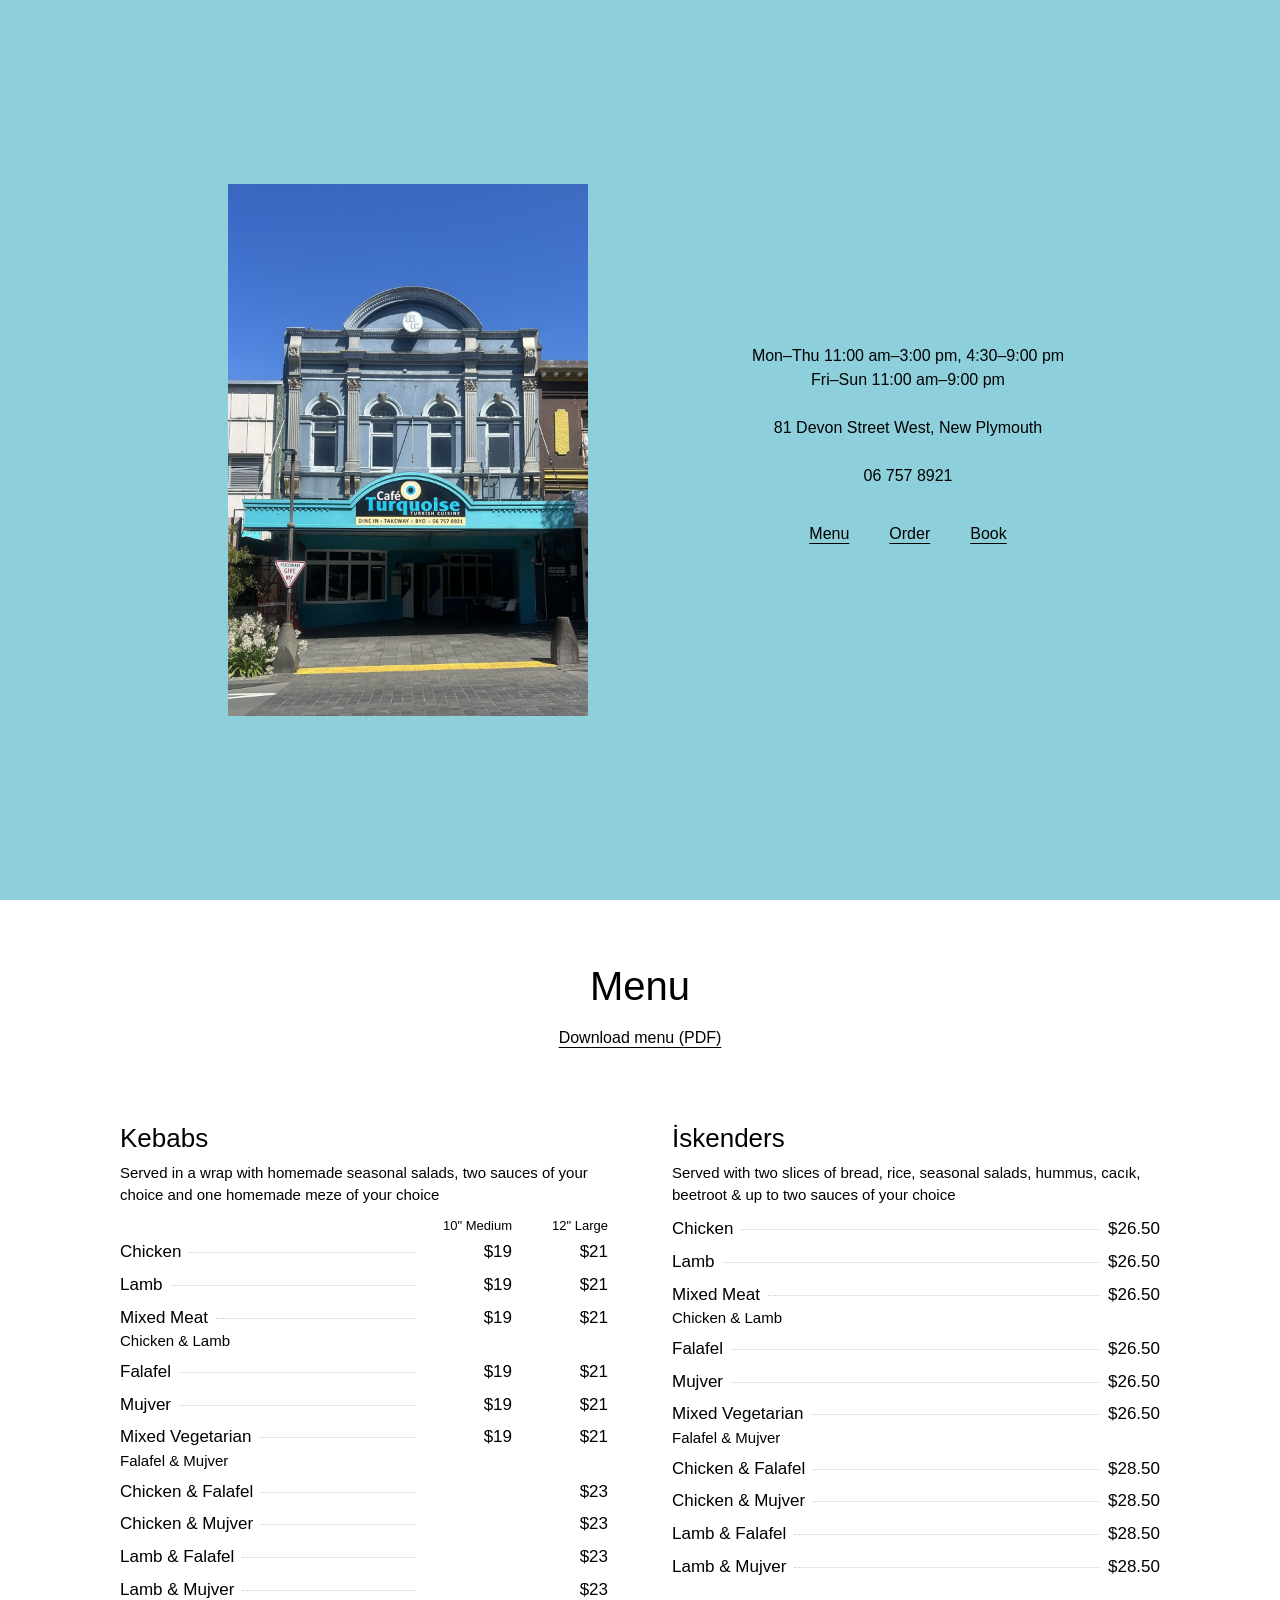
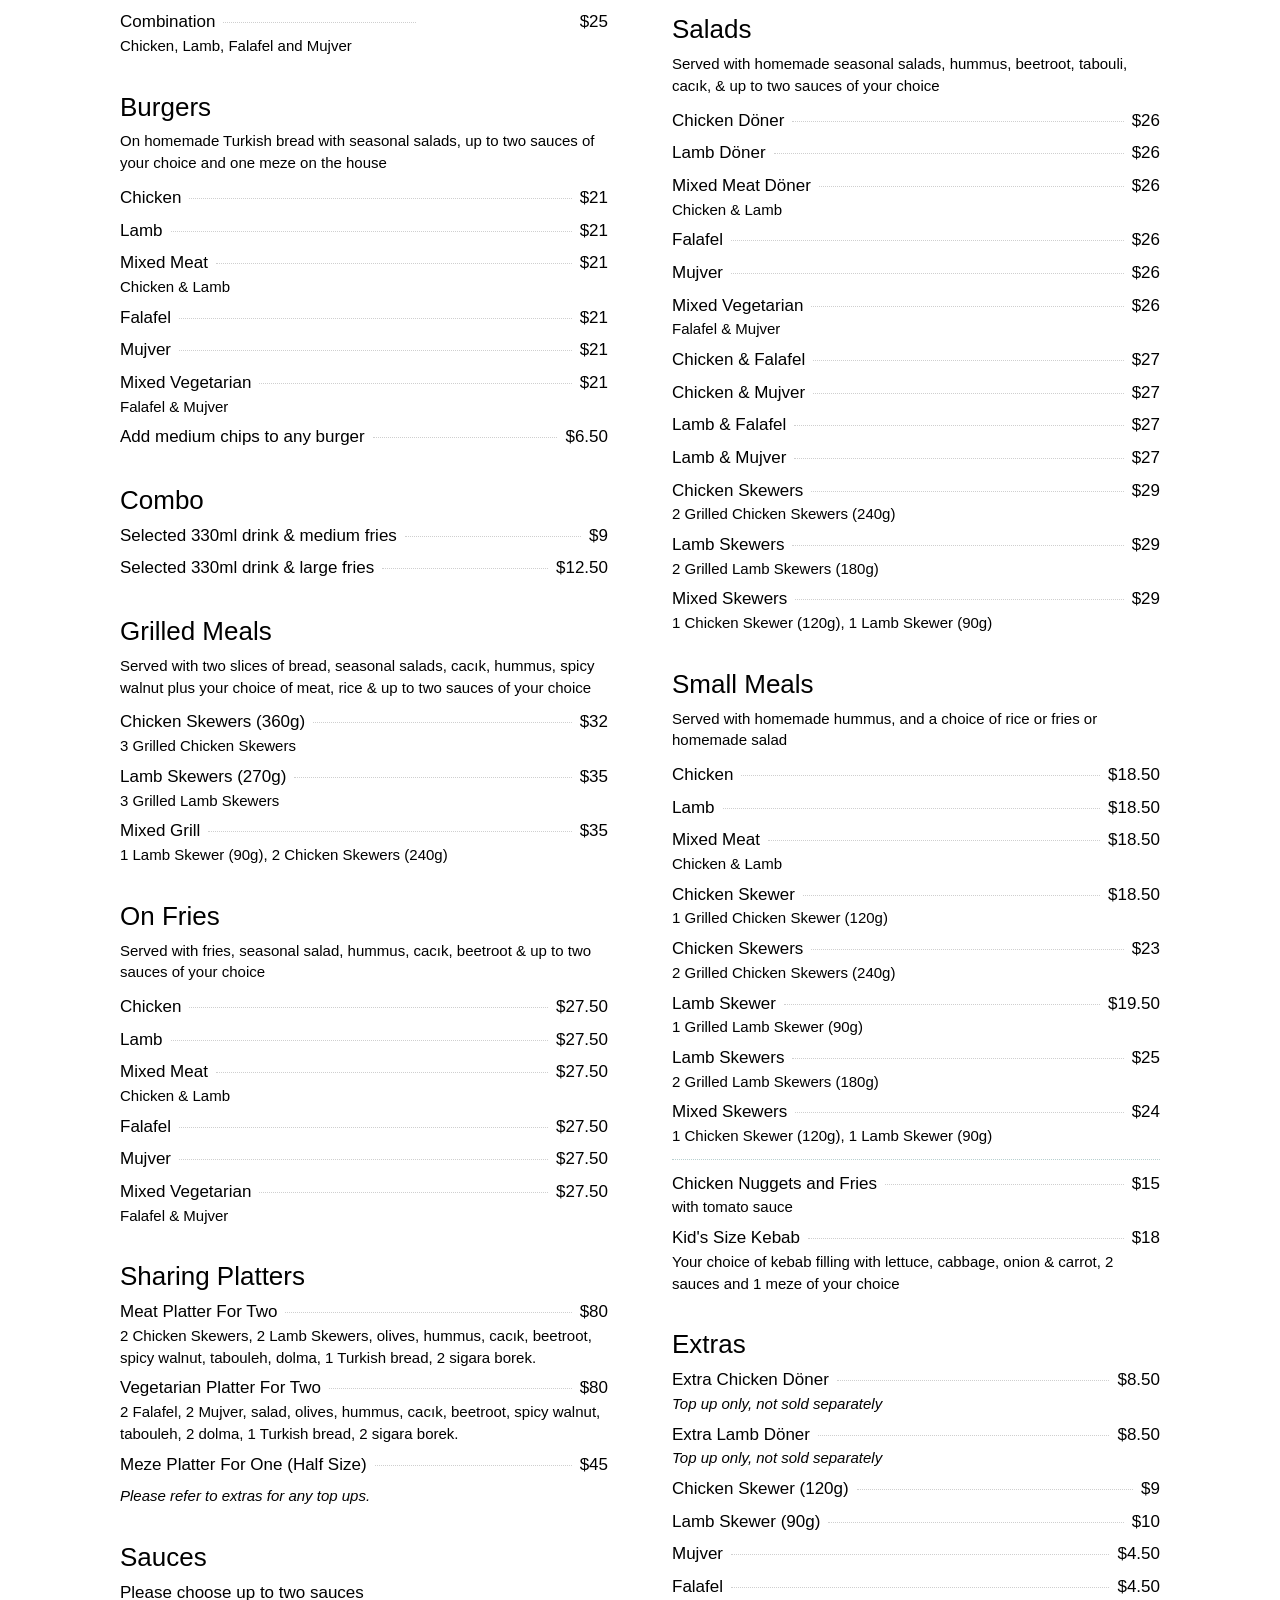
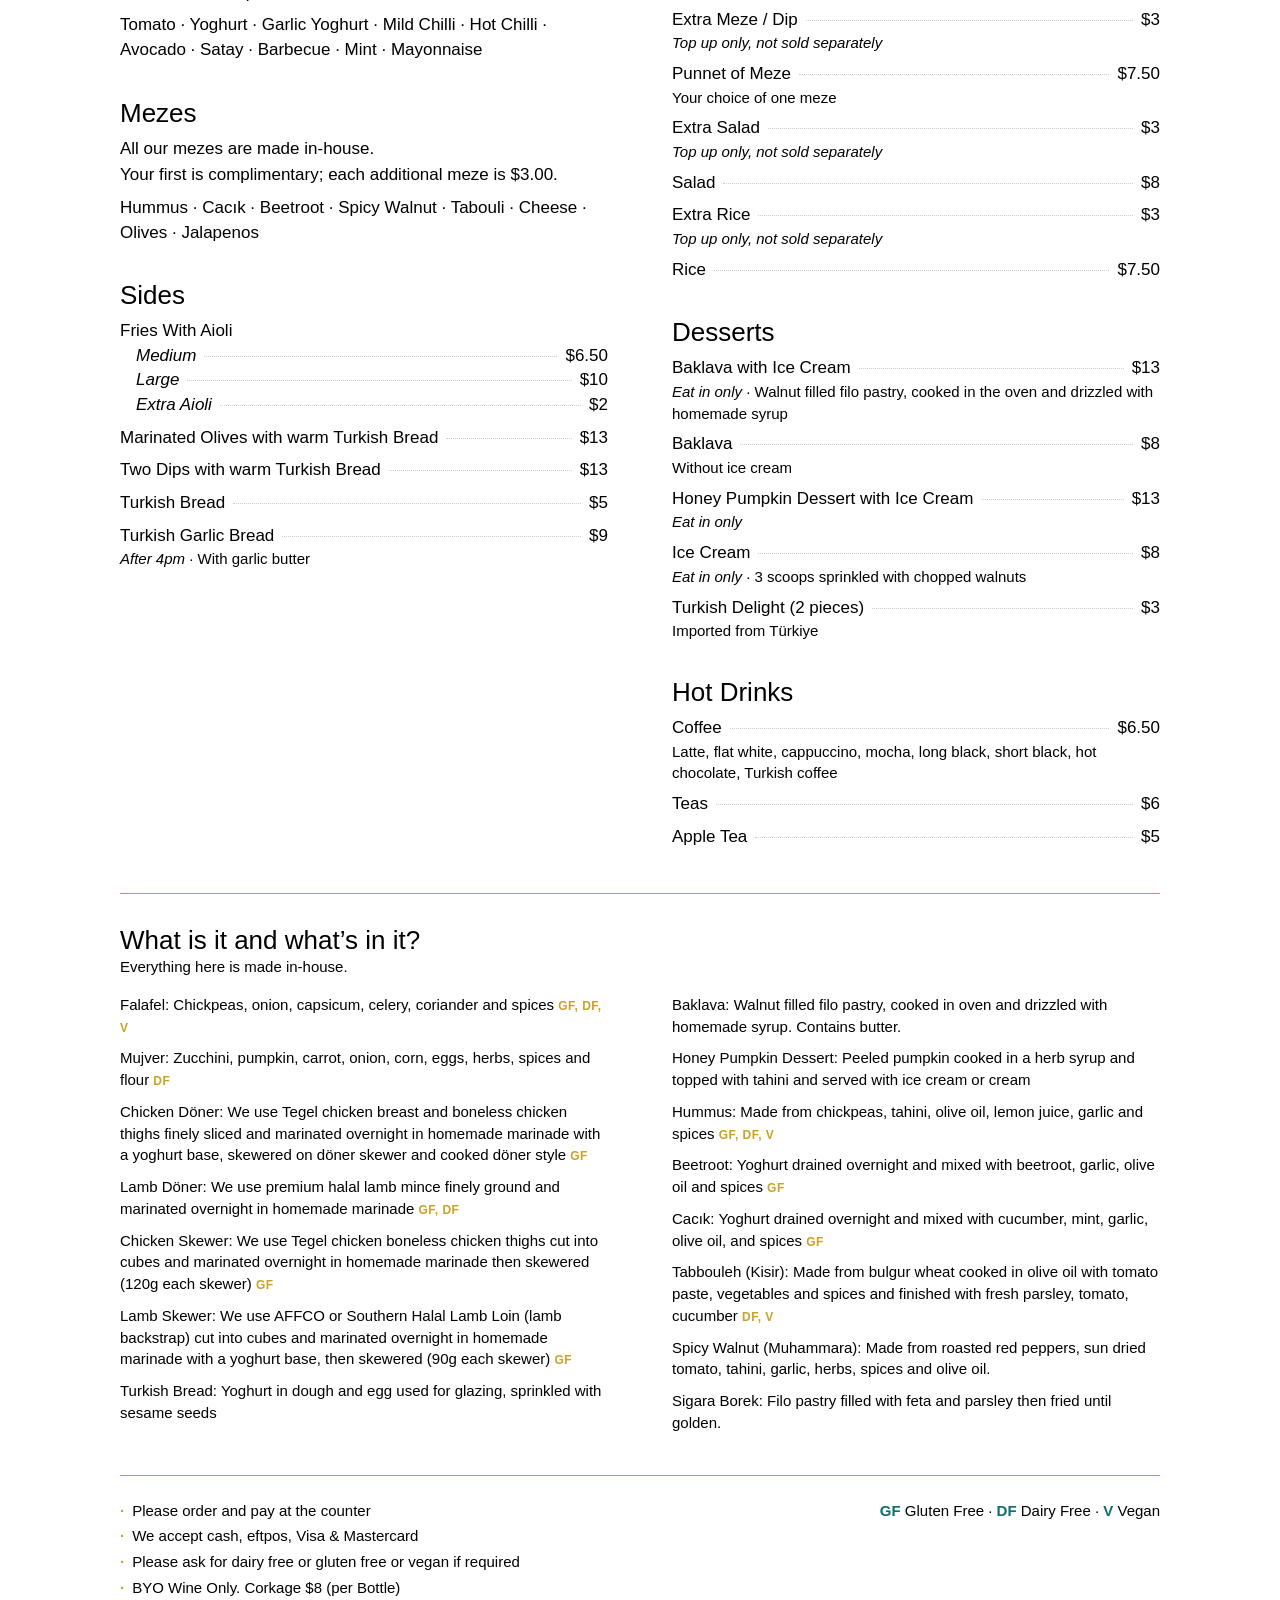
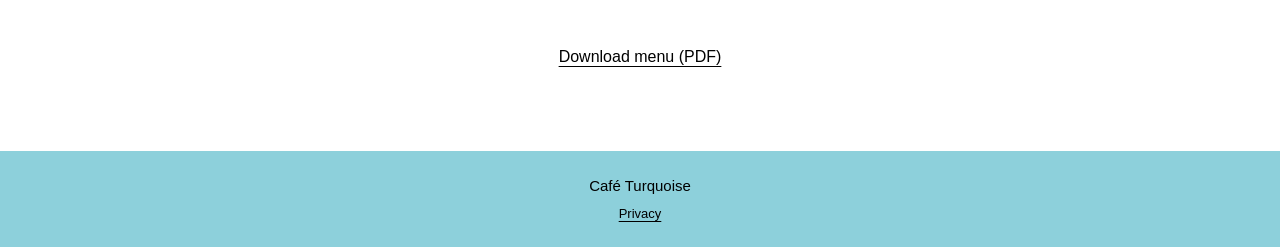
==== commit 7c062c28: "Lighten the homepage turquoise a little. The landing, footer and browser theme colour use #8DD0DB, t" ====
--- a/index.html
+++ b/index.html
@@ -8,15 +8,15 @@
   <title>Café Turquoise New Plymouth</title>
   <meta name="description" content="Café Turquoise, 81 Devon Street West, New Plymouth. Turkish kebabs, burgers &amp; meze. Phone 06 757 8921." />
   <meta name="color-scheme" content="light dark" />
-  <meta name="theme-color" content="#5CBBCC" />
-  <meta name="theme-color" content="#5CBBCC" media="(prefers-color-scheme: light)" />
+  <meta name="theme-color" content="#8DD0DB" />
+  <meta name="theme-color" content="#8DD0DB" media="(prefers-color-scheme: light)" />
   <meta name="theme-color" content="#113136" media="(prefers-color-scheme: dark)" />
   <link rel="icon" href="./eye-sm.png" />
   <script defer src="./assets/libphonenumber-min.js?v=122"></script>
   <script defer src="./assets/phone.js?v=122"></script>
-  <script defer src="./assets/index-WxNpLFjL.js?v=154"></script>
+  <script defer src="./assets/index-WxNpLFjL.js?v=155"></script>
   <script defer src="./assets/info-select.js?v=119"></script>
-  <link rel="stylesheet" href="./assets/style-DkUmBsrp.css?v=154">
+  <link rel="stylesheet" href="./assets/style-DkUmBsrp.css?v=155">
 </head>
 <body id="top">
   <div id="root"></div>
--- a/assets/style-DkUmBsrp.css
+++ b/assets/style-DkUmBsrp.css
@@ -1769,9 +1769,8 @@
   }
 }
 
-/* Homepage landing: building-facade turquoise sampled from front-v2.jpg
-   (mean of painted awning/fascia pixels, excluding windows, signage and sky):
-   #5CBBCC in light mode (black text already ≥7:1, no lightening).
+/* Homepage landing: building-facade turquoise, lightened ~30% toward white:
+   #8DD0DB in light mode (same hue as sampled #5CBBCC, not as pale as #D4EFEC).
    Dark mode is a deep version of the same hue, #113136, with existing light text.
    Flat only. Does not restyle the on-page menu, order overlay, booking overlay,
    delivery page, or staff app. */
@@ -1779,8 +1778,8 @@
 body,
 #root,
 main {
-  background: #5CBBCC !important;
-  background-color: #5CBBCC !important;
+  background: #8DD0DB !important;
+  background-color: #8DD0DB !important;
 }
 html body .s-top,
 html body .s-info,
@@ -1790,8 +1789,8 @@
 html body .ph-head,
 html body .ph-bar,
 html body .ph-nav {
-  background: #5CBBCC !important;
-  background-color: #5CBBCC !important;
+  background: #8DD0DB !important;
+  background-color: #8DD0DB !important;
   -webkit-backdrop-filter: none !important;
   backdrop-filter: none !important;
 }
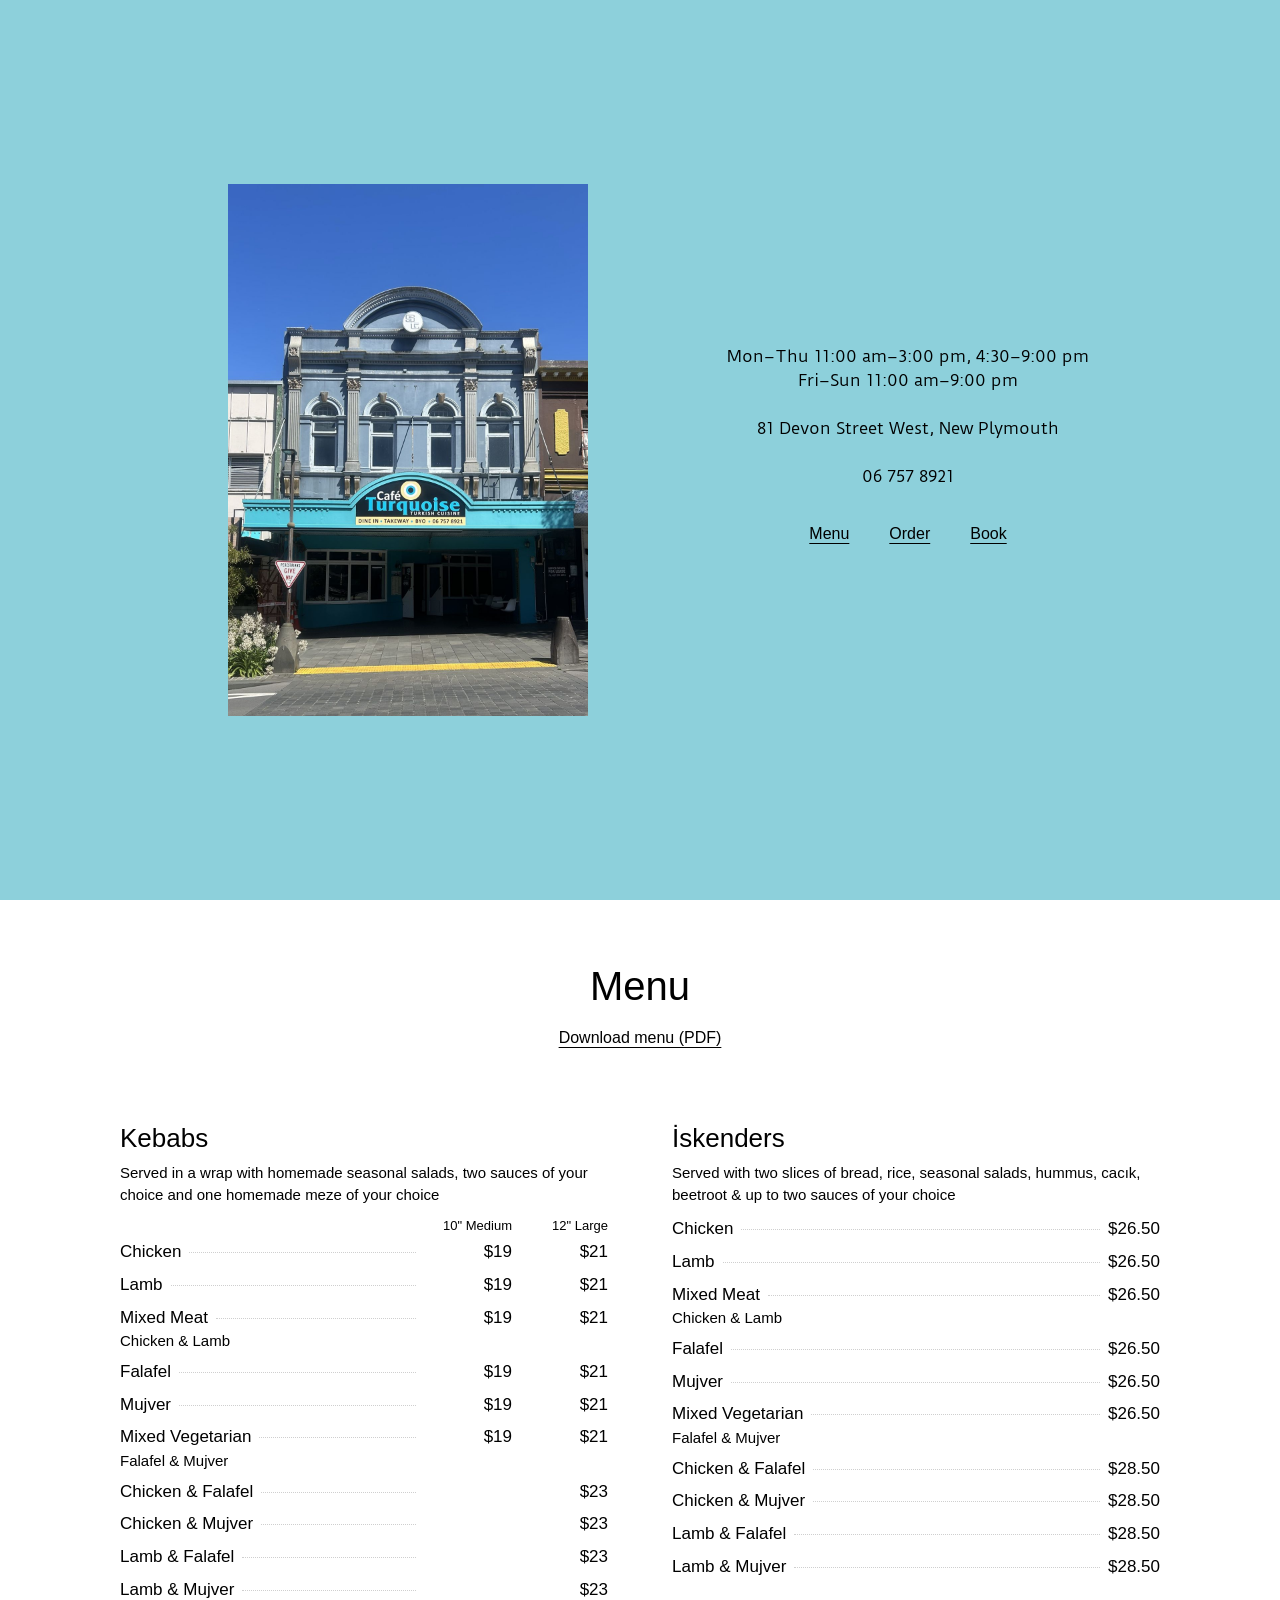
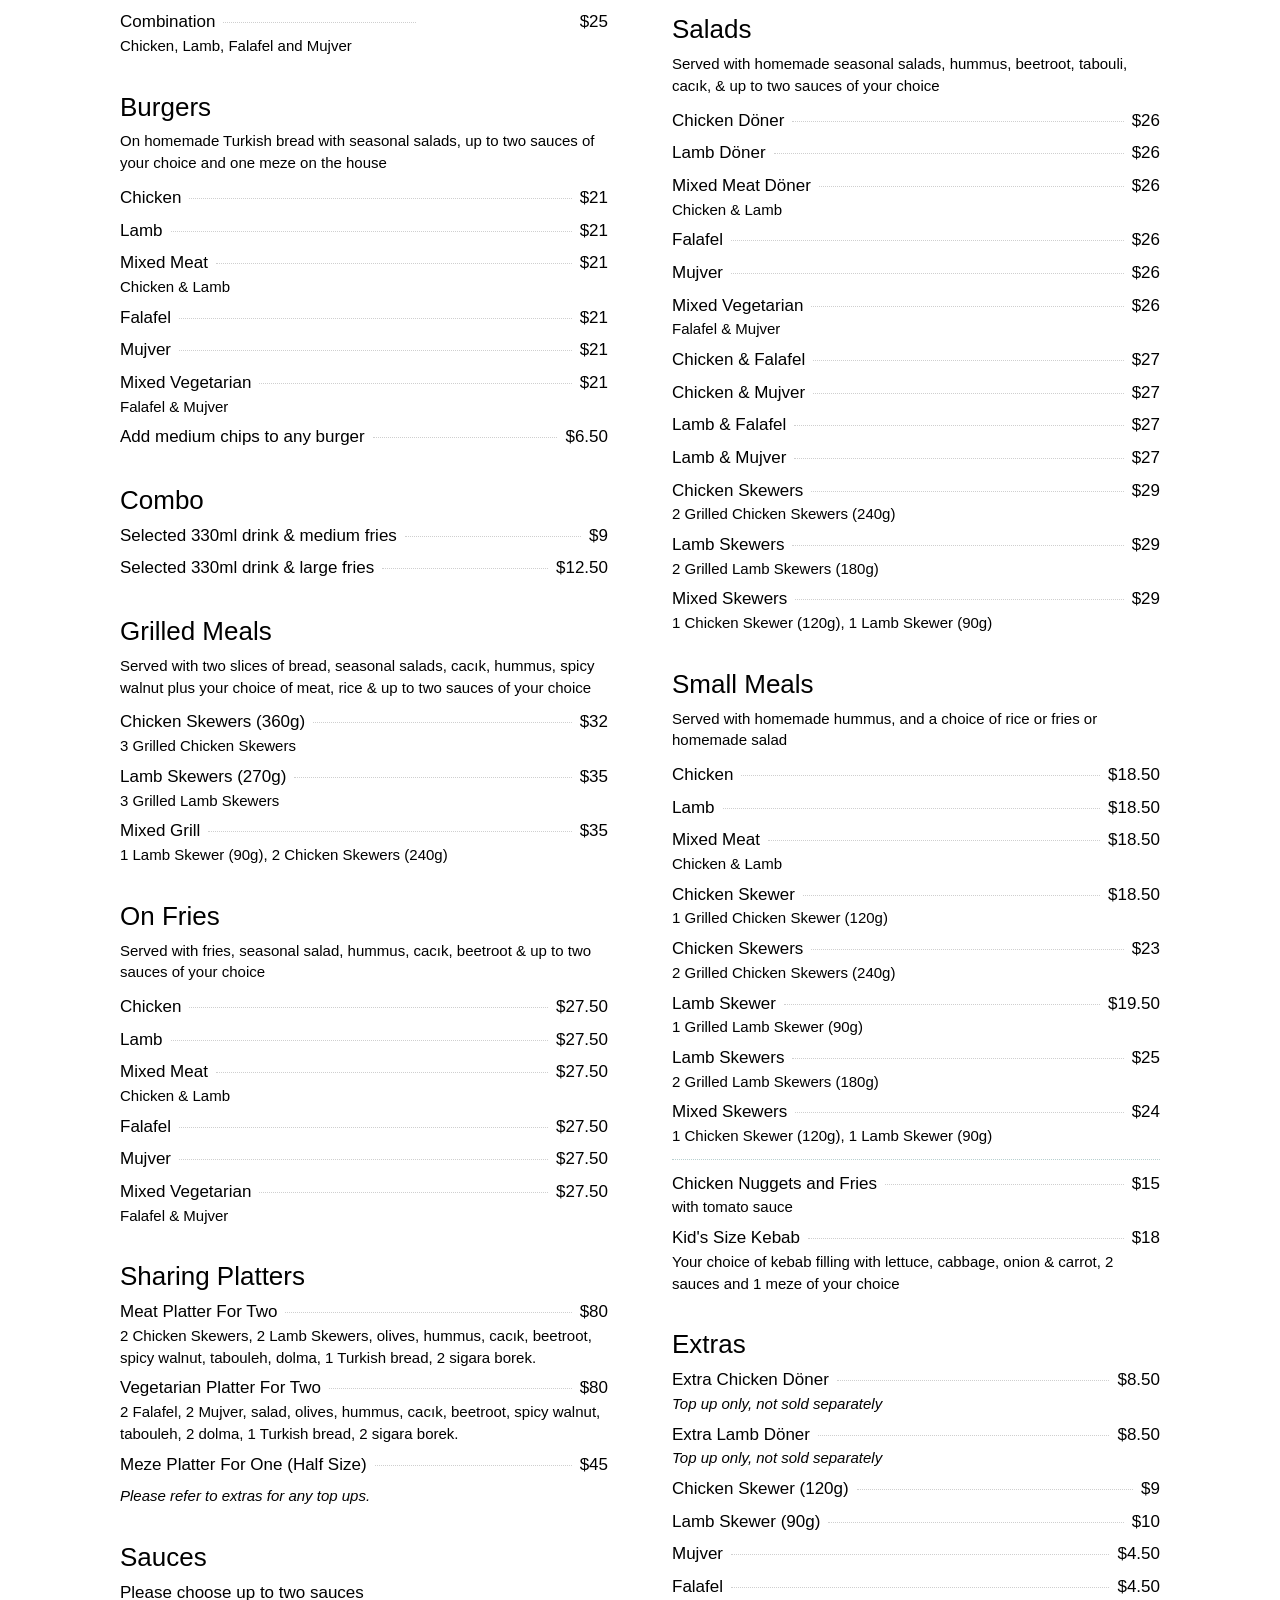
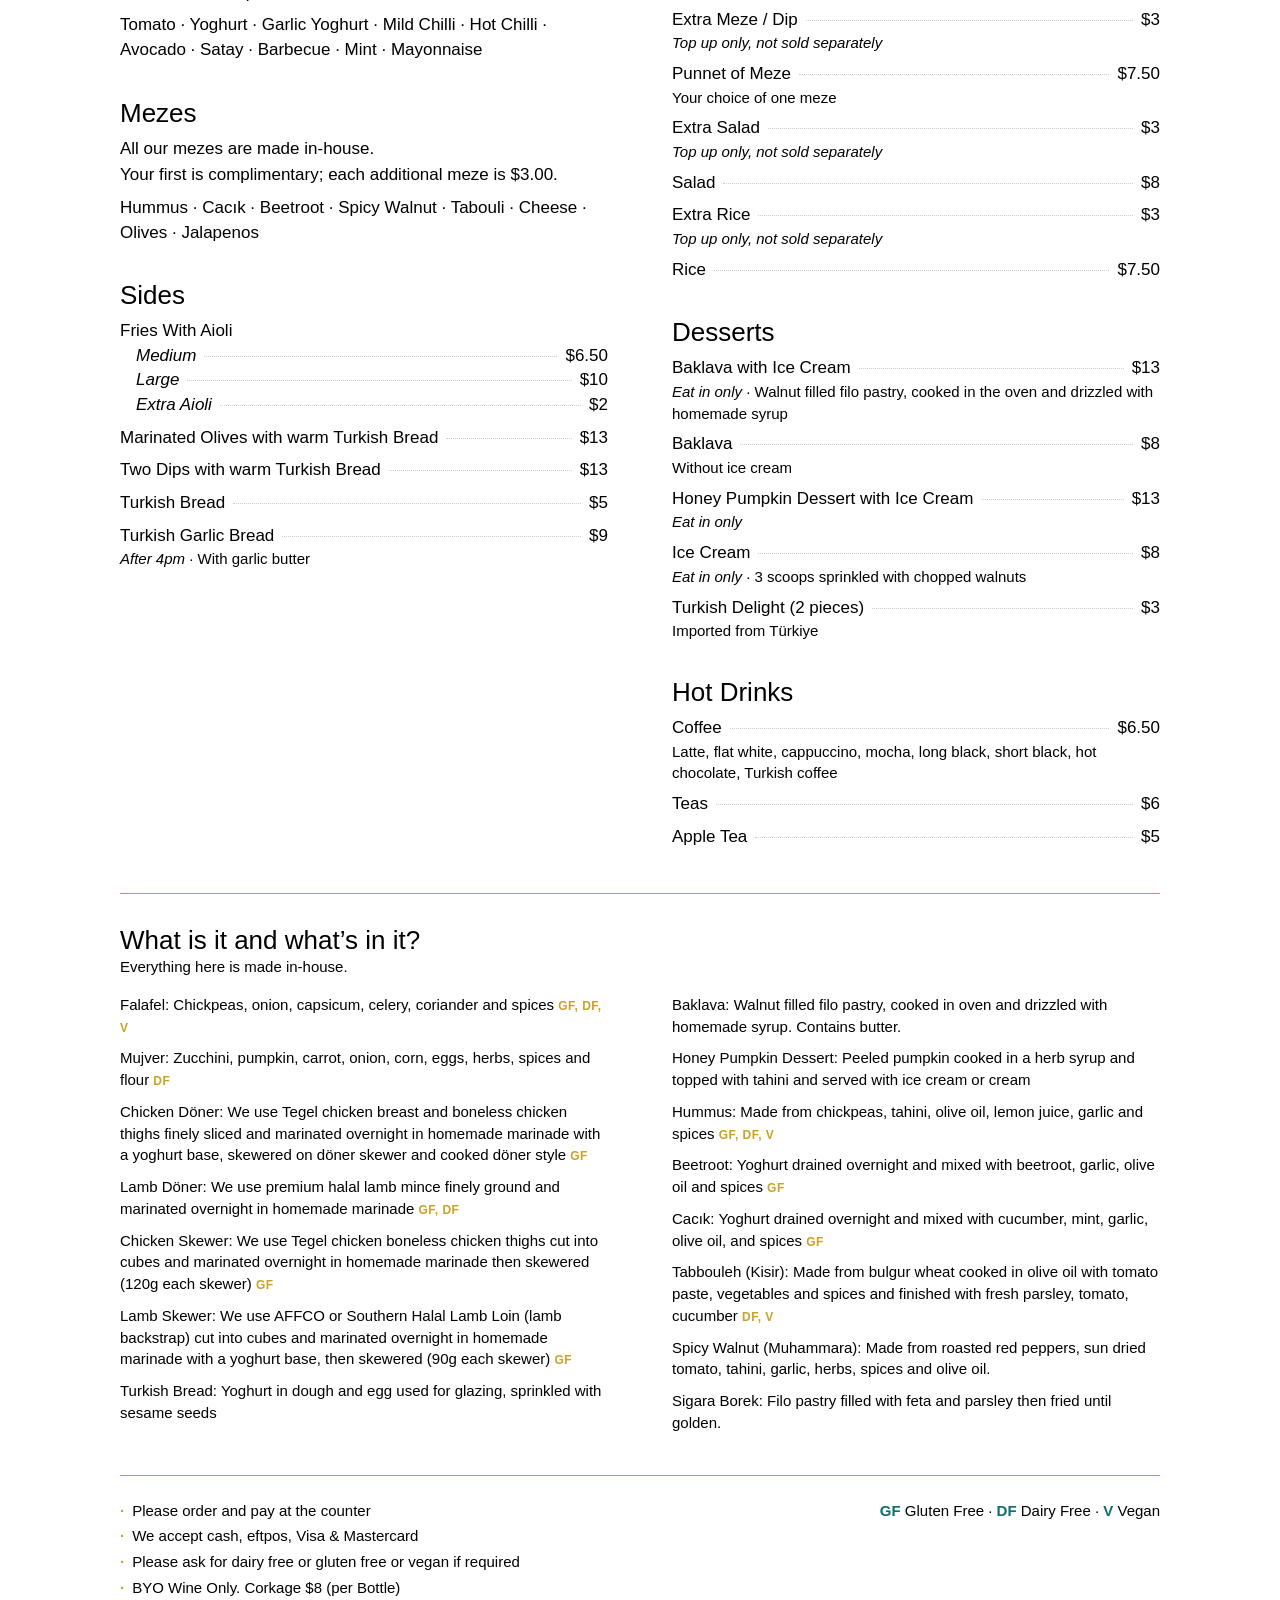
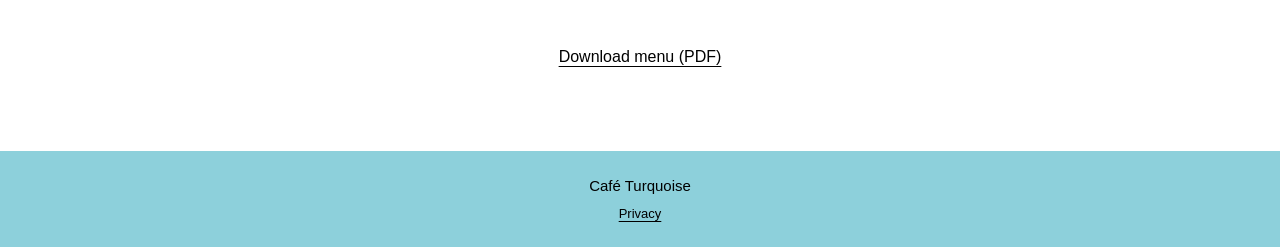
==== commit e206a624: "Set the homepage info text in Duru Sans. Hours, address, phone and open/closed labels use Duru Sans " ====
--- a/index.html
+++ b/index.html
@@ -12,11 +12,14 @@
   <meta name="theme-color" content="#8DD0DB" media="(prefers-color-scheme: light)" />
   <meta name="theme-color" content="#113136" media="(prefers-color-scheme: dark)" />
   <link rel="icon" href="./eye-sm.png" />
+  <link rel="preconnect" href="https://fonts.googleapis.com">
+  <link rel="preconnect" href="https://fonts.gstatic.com" crossorigin>
+  <link href="https://fonts.googleapis.com/css2?family=Duru+Sans&display=swap" rel="stylesheet">
   <script defer src="./assets/libphonenumber-min.js?v=122"></script>
   <script defer src="./assets/phone.js?v=122"></script>
-  <script defer src="./assets/index-WxNpLFjL.js?v=155"></script>
+  <script defer src="./assets/index-WxNpLFjL.js?v=156"></script>
   <script defer src="./assets/info-select.js?v=119"></script>
-  <link rel="stylesheet" href="./assets/style-DkUmBsrp.css?v=155">
+  <link rel="stylesheet" href="./assets/style-DkUmBsrp.css?v=156">
 </head>
 <body id="top">
   <div id="root"></div>
--- a/assets/style-DkUmBsrp.css
+++ b/assets/style-DkUmBsrp.css
@@ -1826,3 +1826,24 @@
     background-color: #000000 !important;
   }
 }
+
+/* Homepage info text: Duru Sans regular (400). Not the Menu / Order / Book
+   links, header, menu, order overlay, booking overlay, delivery page, or staff app. */
+html body .s-info .s-hours,
+html body .s-info .s-hours p,
+html body .s-info .s-hours span,
+html body .s-info .s-hours .status,
+html body .s-info #openStatus,
+html body .s-info > .s-link,
+html body .s-info a.s-link,
+html body .s-info .descriptor,
+html body .s-info .label,
+html body .s-info .s-hours .label,
+html body .s-info .s-hours .day {
+  font-family: "Duru Sans", Arial, Helvetica, sans-serif !important;
+  font-weight: 400 !important;
+  font-style: normal !important;
+  font-synthesis: none !important;
+  font-synthesis-weight: none !important;
+  font-synthesis-style: none !important;
+}
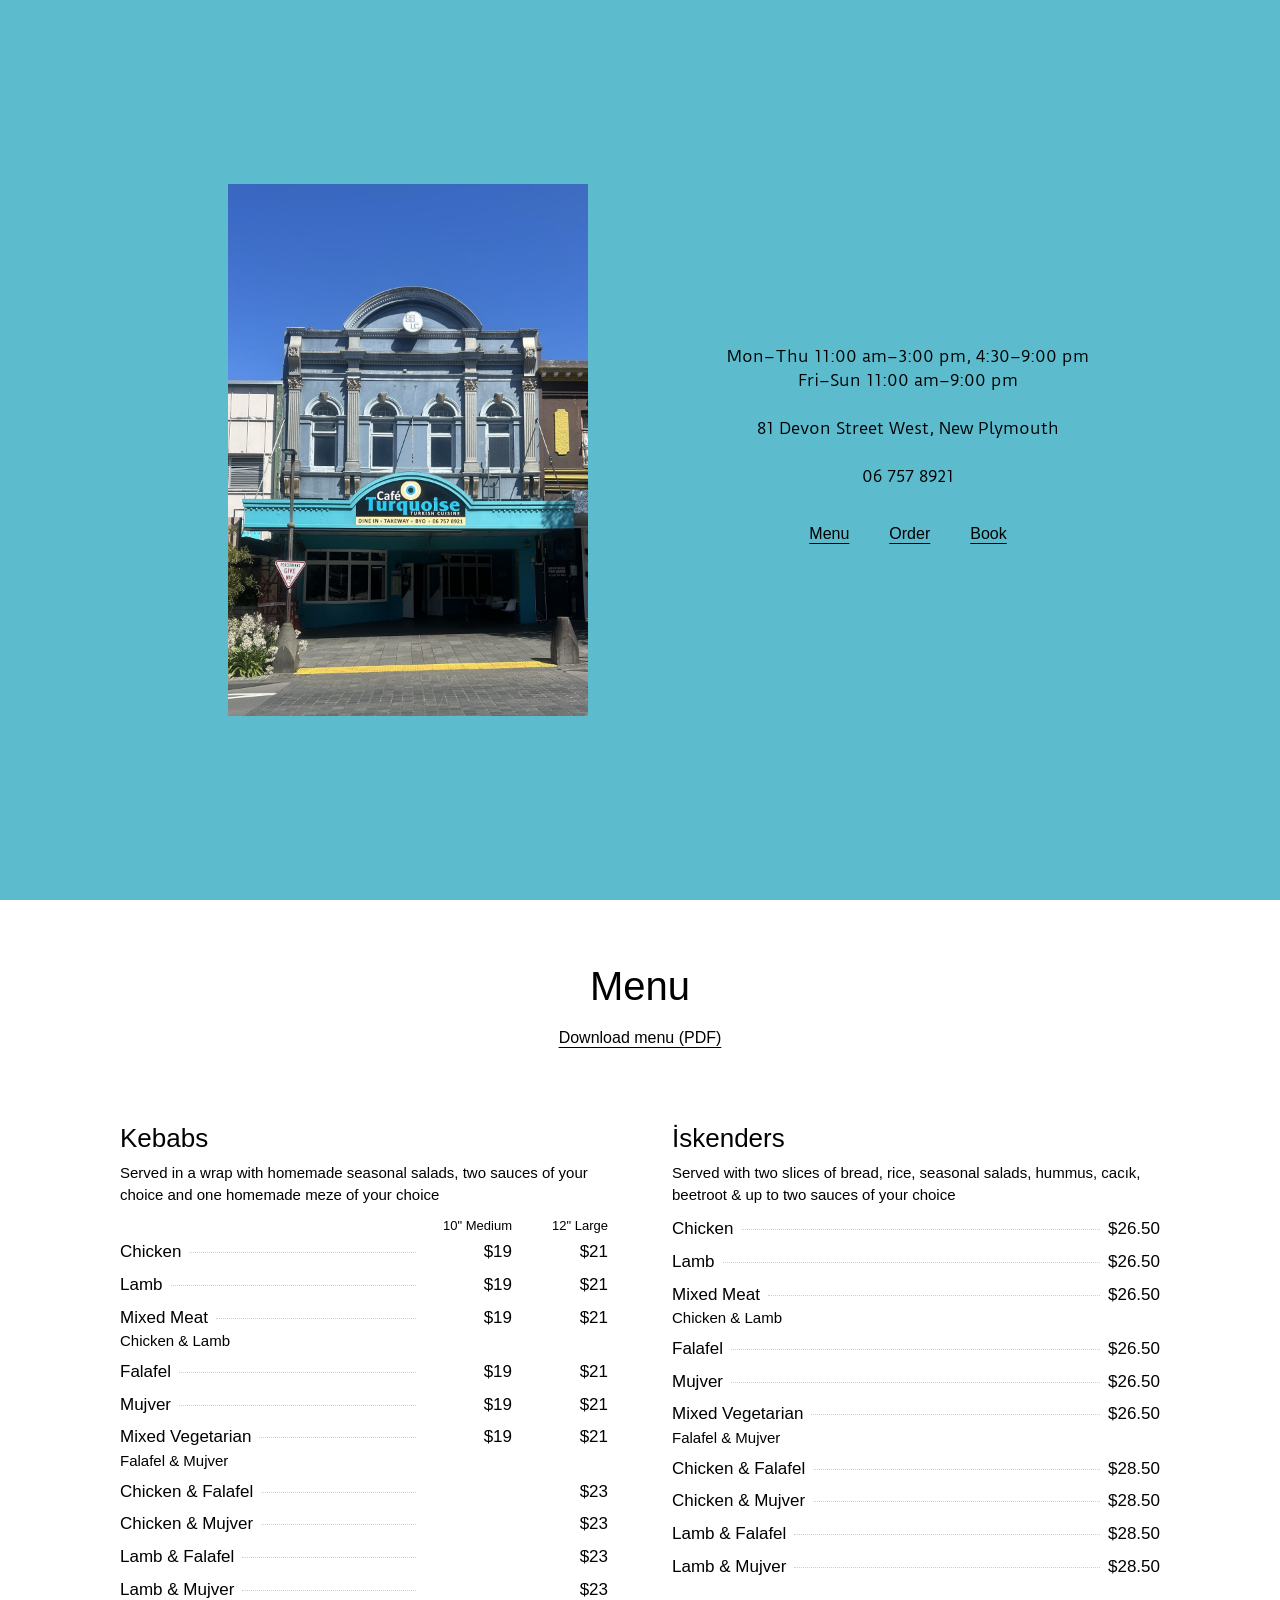
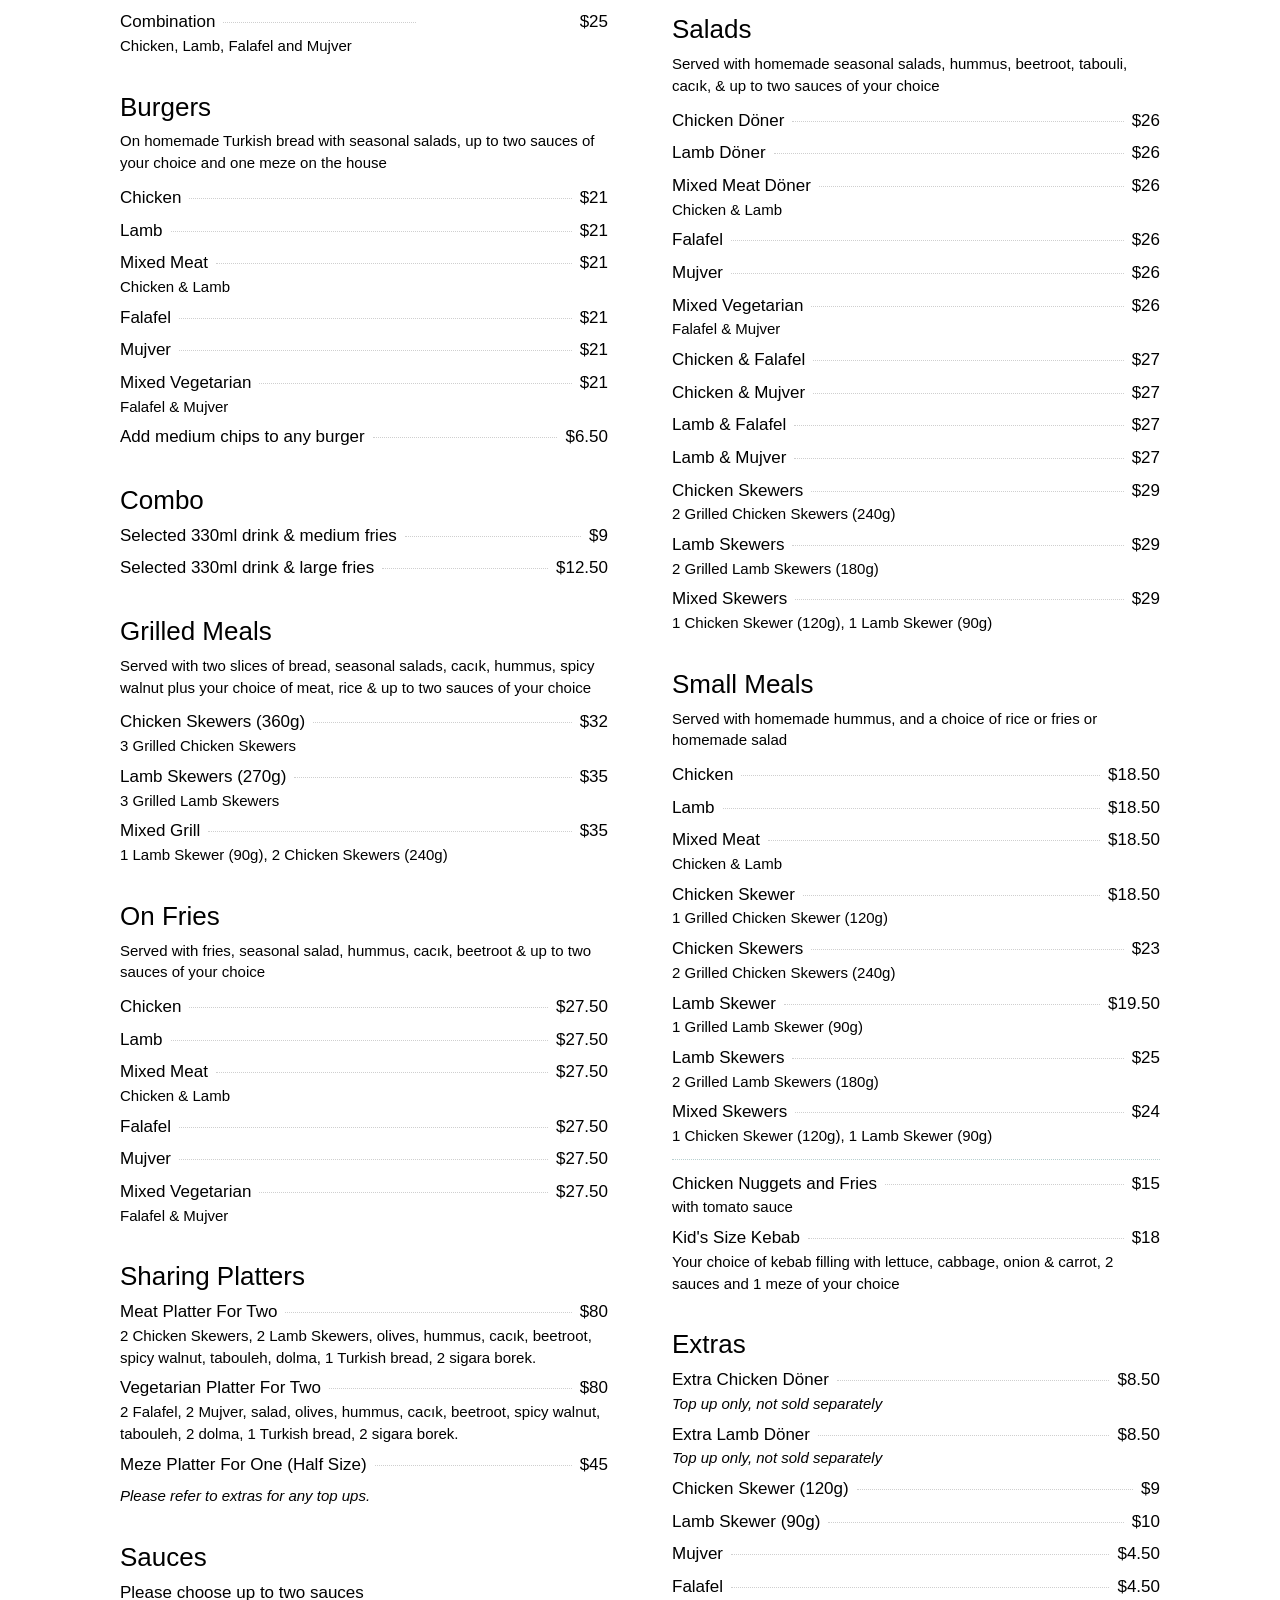
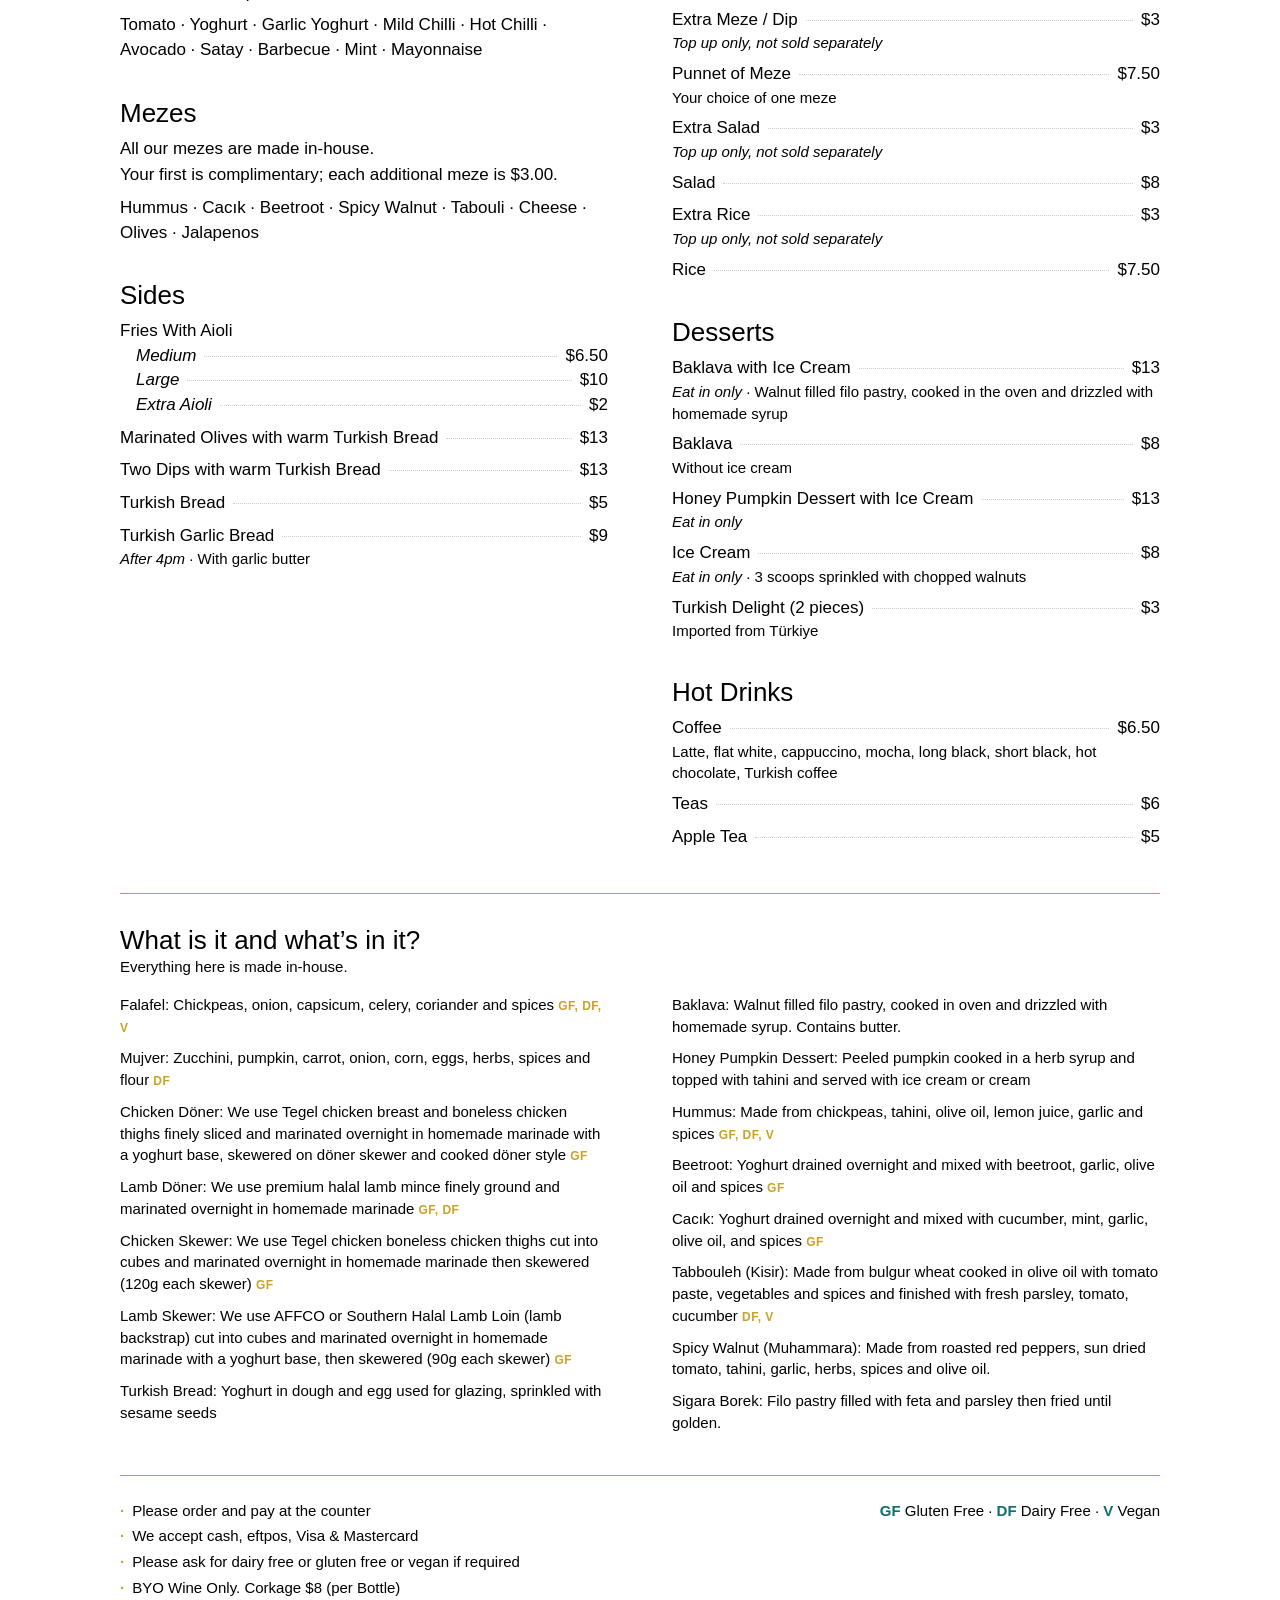
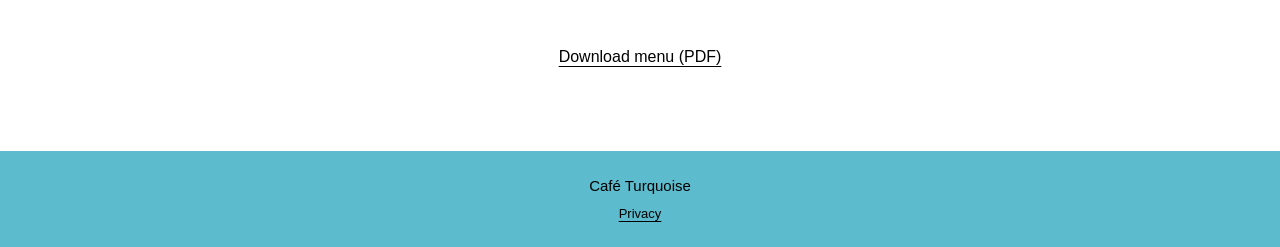
==== commit b9f19f3e: "Restore the homepage to the building turquoise. The landing, footer and browser theme colour use #5C" ====
--- a/index.html
+++ b/index.html
@@ -8,8 +8,8 @@
   <title>Café Turquoise New Plymouth</title>
   <meta name="description" content="Café Turquoise, 81 Devon Street West, New Plymouth. Turkish kebabs, burgers &amp; meze. Phone 06 757 8921." />
   <meta name="color-scheme" content="light dark" />
-  <meta name="theme-color" content="#8DD0DB" />
-  <meta name="theme-color" content="#8DD0DB" media="(prefers-color-scheme: light)" />
+  <meta name="theme-color" content="#5CBBCC" />
+  <meta name="theme-color" content="#5CBBCC" media="(prefers-color-scheme: light)" />
   <meta name="theme-color" content="#113136" media="(prefers-color-scheme: dark)" />
   <link rel="icon" href="./eye-sm.png" />
   <link rel="preconnect" href="https://fonts.googleapis.com">
@@ -17,9 +17,9 @@
   <link href="https://fonts.googleapis.com/css2?family=Duru+Sans&display=swap" rel="stylesheet">
   <script defer src="./assets/libphonenumber-min.js?v=122"></script>
   <script defer src="./assets/phone.js?v=122"></script>
-  <script defer src="./assets/index-WxNpLFjL.js?v=156"></script>
+  <script defer src="./assets/index-WxNpLFjL.js?v=157"></script>
   <script defer src="./assets/info-select.js?v=119"></script>
-  <link rel="stylesheet" href="./assets/style-DkUmBsrp.css?v=156">
+  <link rel="stylesheet" href="./assets/style-DkUmBsrp.css?v=157">
 </head>
 <body id="top">
   <div id="root"></div>
--- a/assets/style-DkUmBsrp.css
+++ b/assets/style-DkUmBsrp.css
@@ -1769,8 +1769,8 @@
   }
 }
 
-/* Homepage landing: building-facade turquoise, lightened ~30% toward white:
-   #8DD0DB in light mode (same hue as sampled #5CBBCC, not as pale as #D4EFEC).
+/* Homepage landing: building-facade turquoise sampled from front-v2.jpg:
+   #5CBBCC in light mode, with existing dark text.
    Dark mode is a deep version of the same hue, #113136, with existing light text.
    Flat only. Does not restyle the on-page menu, order overlay, booking overlay,
    delivery page, or staff app. */
@@ -1778,8 +1778,8 @@
 body,
 #root,
 main {
-  background: #8DD0DB !important;
-  background-color: #8DD0DB !important;
+  background: #5CBBCC !important;
+  background-color: #5CBBCC !important;
 }
 html body .s-top,
 html body .s-info,
@@ -1789,8 +1789,8 @@
 html body .ph-head,
 html body .ph-bar,
 html body .ph-nav {
-  background: #8DD0DB !important;
-  background-color: #8DD0DB !important;
+  background: #5CBBCC !important;
+  background-color: #5CBBCC !important;
   -webkit-backdrop-filter: none !important;
   backdrop-filter: none !important;
 }
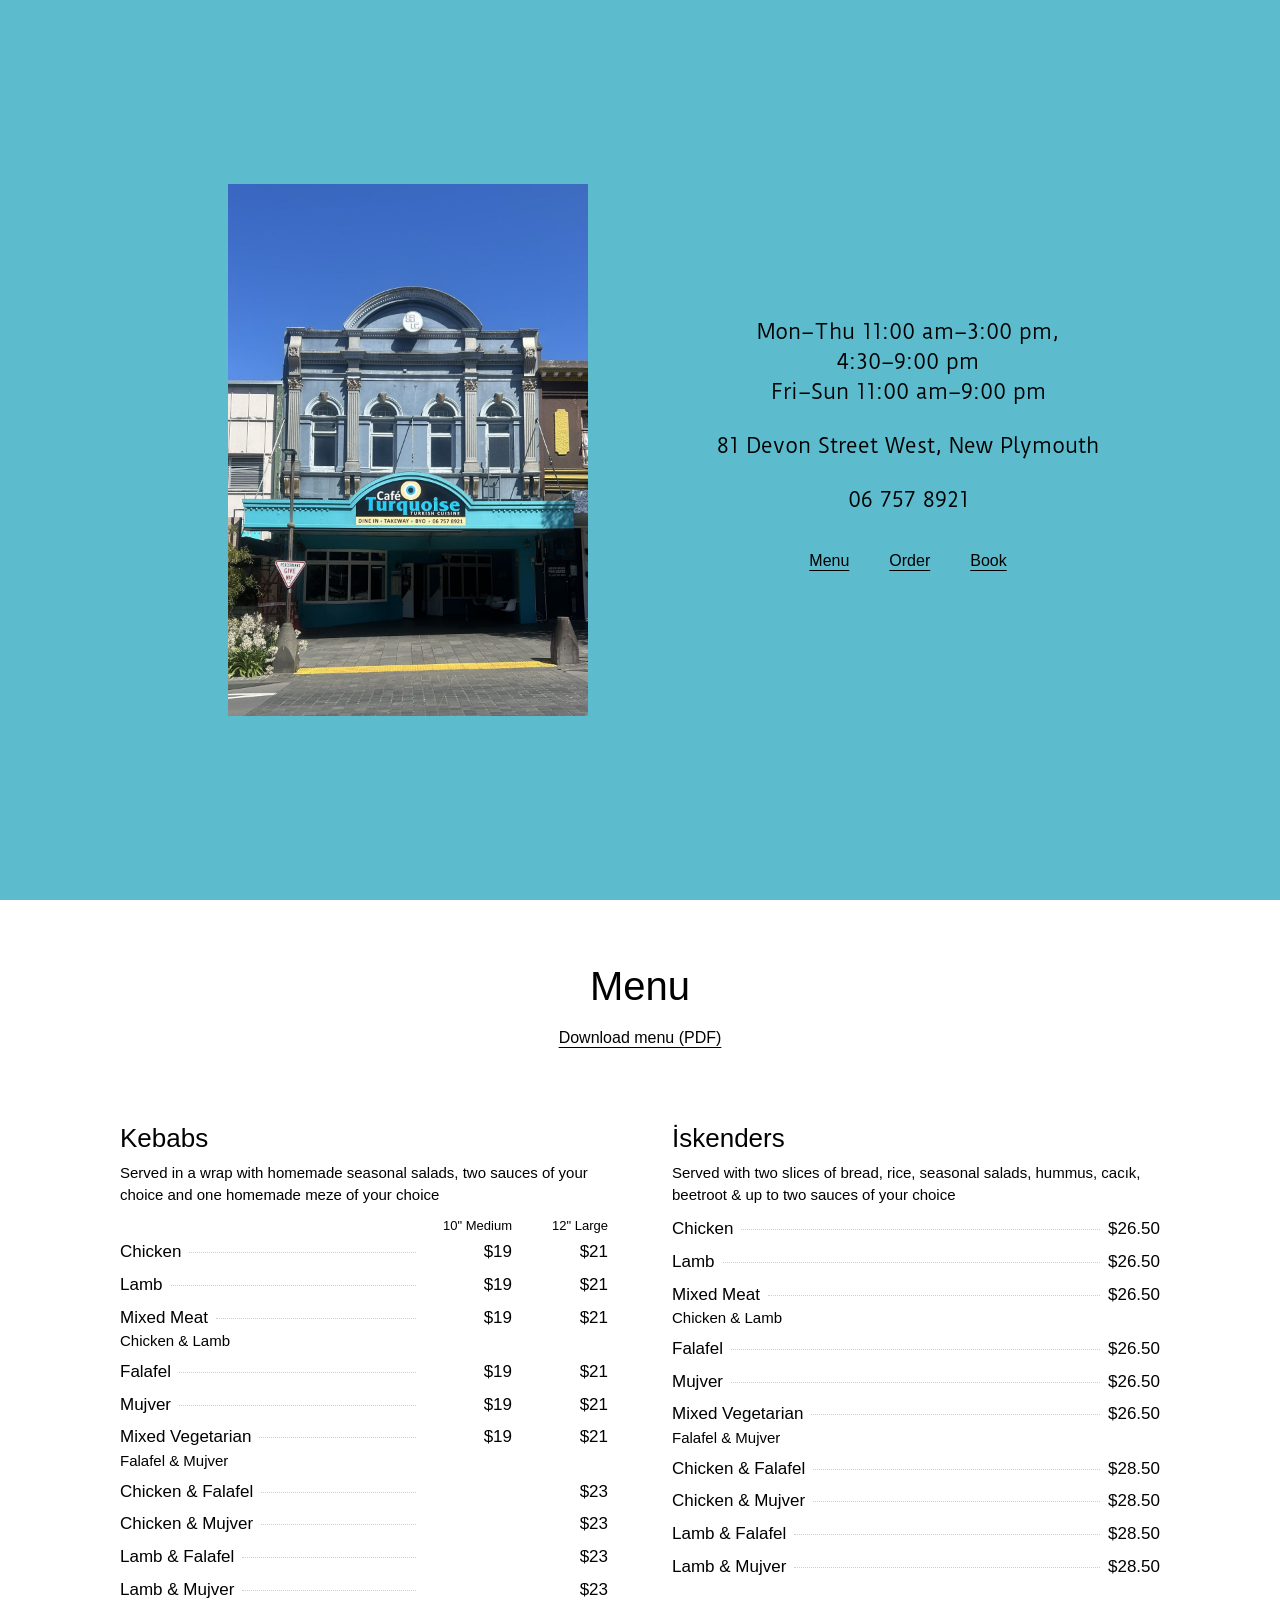
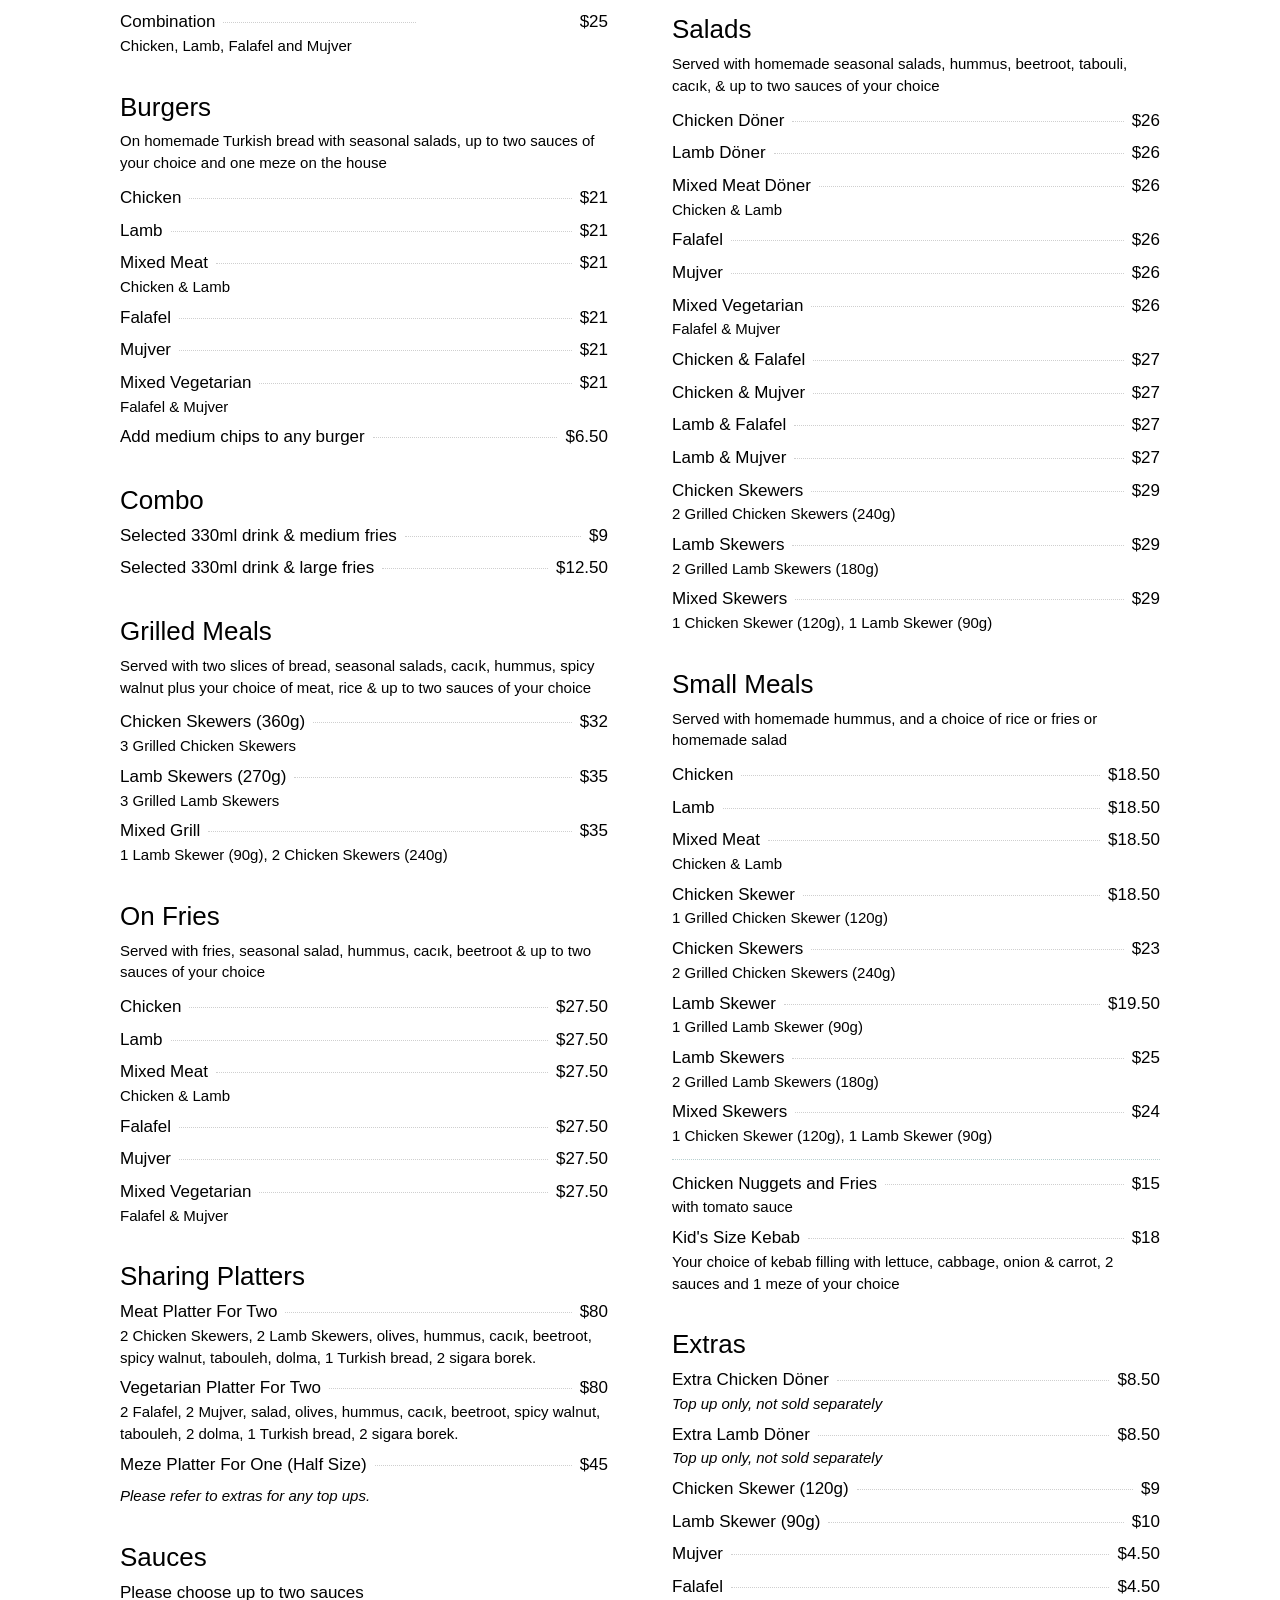
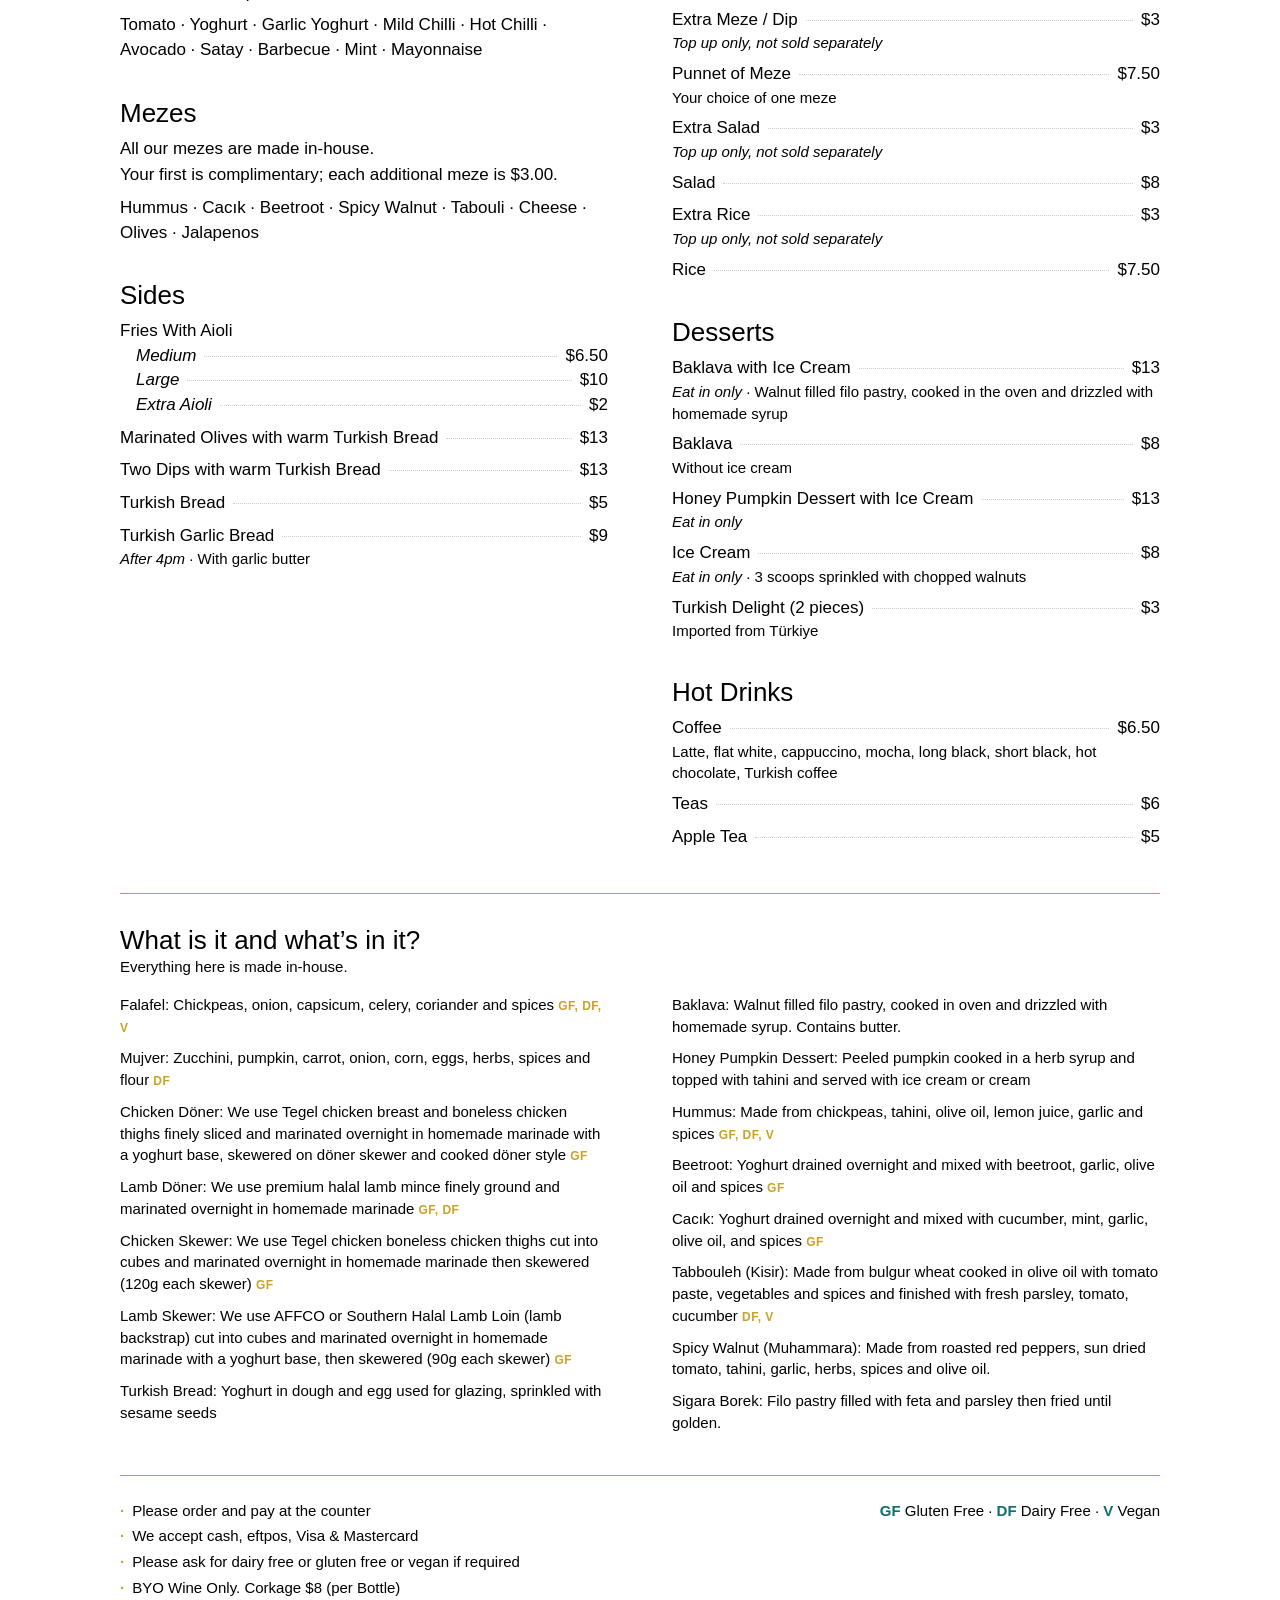
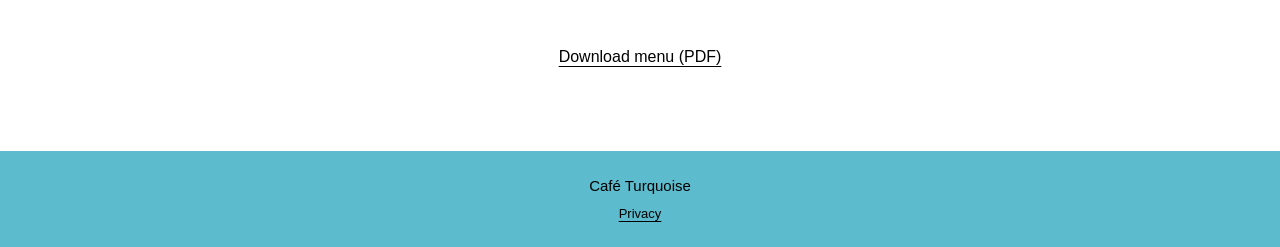
==== commit debf074c: "Make the homepage info text a bit larger on desktop. Hours, the open/closed label, address and phone" ====
--- a/index.html
+++ b/index.html
@@ -17,9 +17,9 @@
   <link href="https://fonts.googleapis.com/css2?family=Duru+Sans&display=swap" rel="stylesheet">
   <script defer src="./assets/libphonenumber-min.js?v=122"></script>
   <script defer src="./assets/phone.js?v=122"></script>
-  <script defer src="./assets/index-WxNpLFjL.js?v=157"></script>
+  <script defer src="./assets/index-WxNpLFjL.js?v=158"></script>
   <script defer src="./assets/info-select.js?v=119"></script>
-  <link rel="stylesheet" href="./assets/style-DkUmBsrp.css?v=157">
+  <link rel="stylesheet" href="./assets/style-DkUmBsrp.css?v=158">
 </head>
 <body id="top">
   <div id="root"></div>
--- a/assets/style-DkUmBsrp.css
+++ b/assets/style-DkUmBsrp.css
@@ -1847,3 +1847,20 @@
   font-synthesis-weight: none !important;
   font-synthesis-style: none !important;
 }
+
+/* Desktop side-by-side only: a bit larger Duru Sans info text. Not Menu / Order / Book, and not phones. */
+@media (min-width: 961px) {
+  html body .s-info .s-hours,
+  html body .s-info .s-hours p,
+  html body .s-info .s-hours span,
+  html body .s-info .s-hours .status,
+  html body .s-info #openStatus,
+  html body .s-info > .s-link,
+  html body .s-info a.s-link {
+    font-size: 20px !important;
+    line-height: 1.5 !important;
+  }
+  html body .s-info .s-hours .s-htimes {
+    white-space: nowrap !important;
+  }
+}
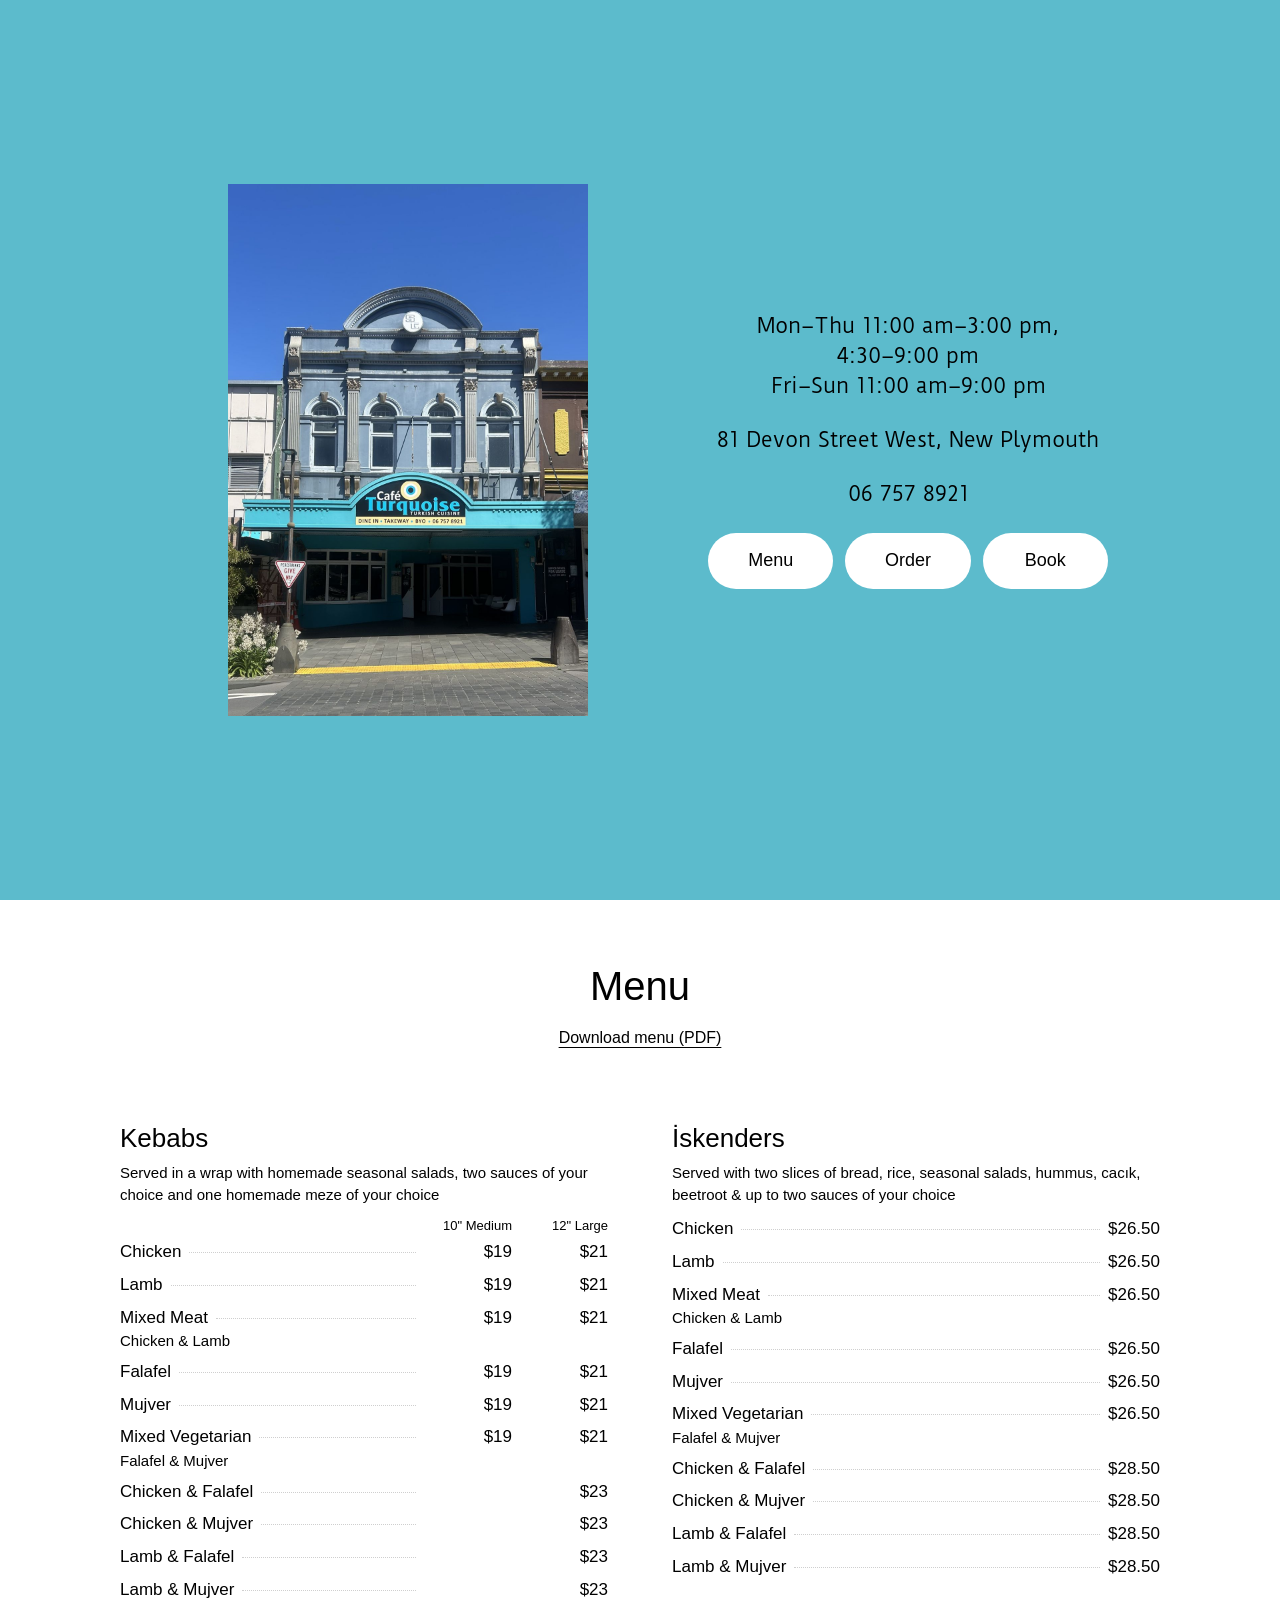
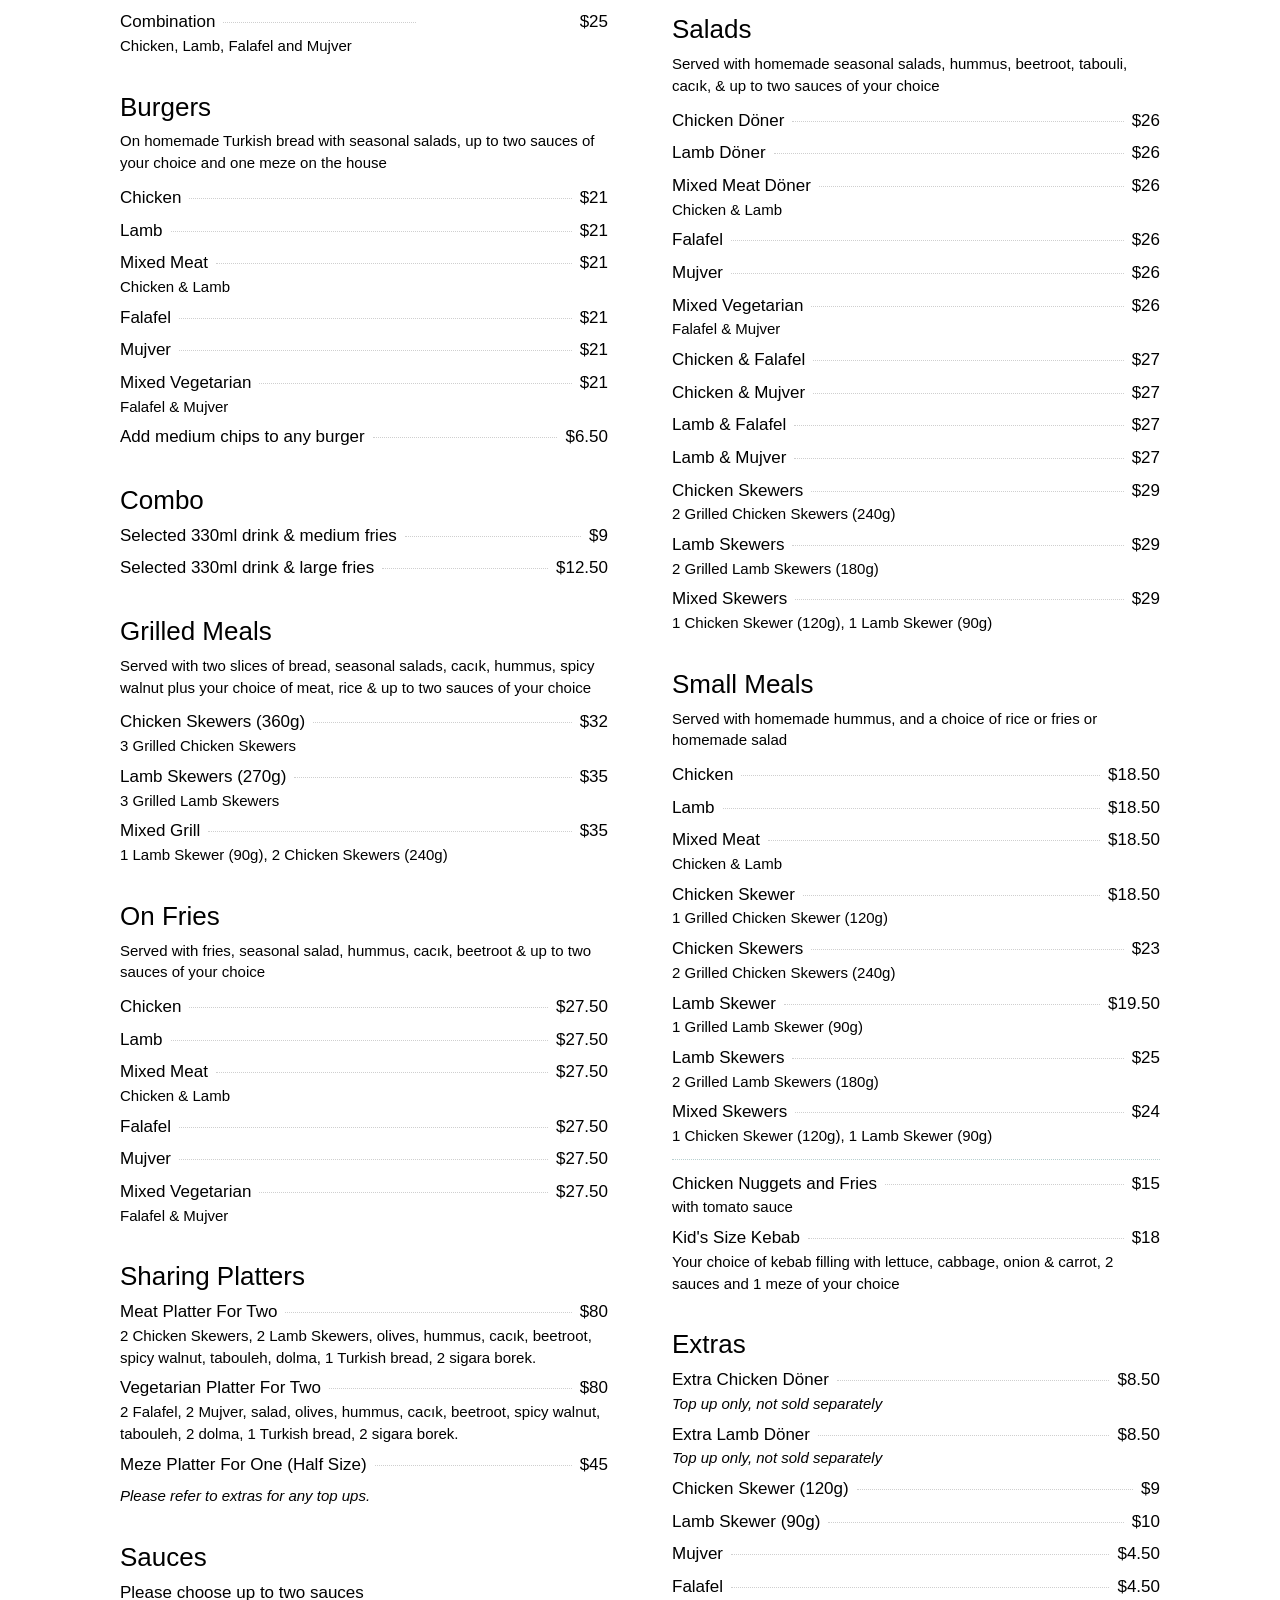
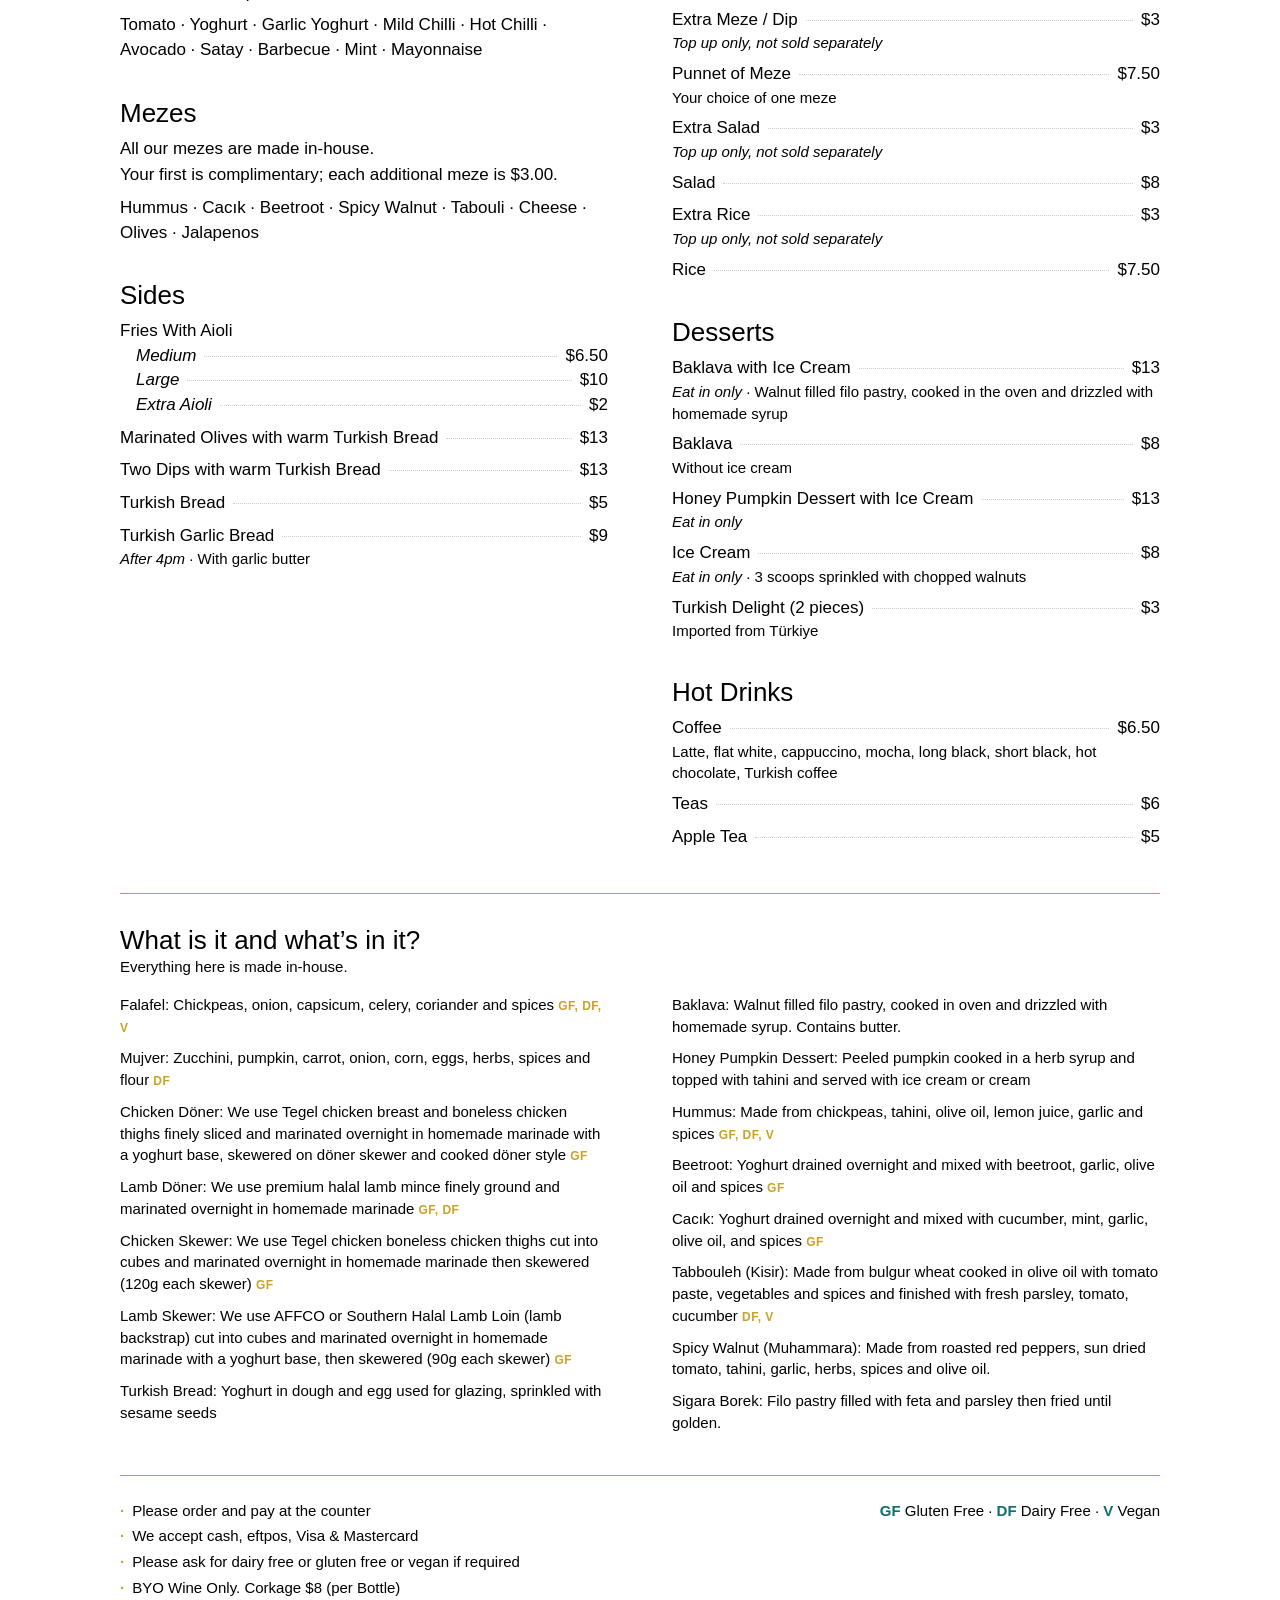
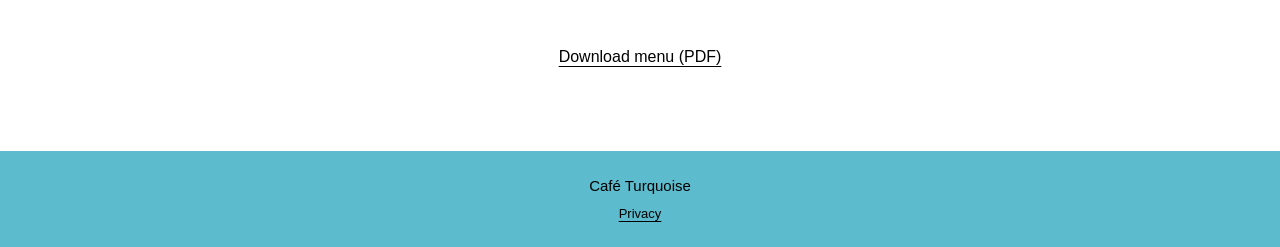
==== commit dccd4c2e: "Turn the homepage Menu, Order and Book links into flat pill buttons. They are equal-width white pill" ====
--- a/index.html
+++ b/index.html
@@ -17,9 +17,9 @@
   <link href="https://fonts.googleapis.com/css2?family=Duru+Sans&display=swap" rel="stylesheet">
   <script defer src="./assets/libphonenumber-min.js?v=122"></script>
   <script defer src="./assets/phone.js?v=122"></script>
-  <script defer src="./assets/index-WxNpLFjL.js?v=158"></script>
+  <script defer src="./assets/index-WxNpLFjL.js?v=159"></script>
   <script defer src="./assets/info-select.js?v=119"></script>
-  <link rel="stylesheet" href="./assets/style-DkUmBsrp.css?v=158">
+  <link rel="stylesheet" href="./assets/style-DkUmBsrp.css?v=159">
 </head>
 <body id="top">
   <div id="root"></div>
--- a/assets/style-DkUmBsrp.css
+++ b/assets/style-DkUmBsrp.css
@@ -1864,3 +1864,169 @@
     white-space: nowrap !important;
   }
 }
+
+/* Homepage Menu / Order / Book: flat pill buttons. Does not restyle info text,
+   delivery icons, header, menu, order overlay, booking, delivery, or staff. */
+html body .s-info > .s-btns,
+html body .s-info .s-btns {
+  display: flex !important;
+  flex-direction: row !important;
+  flex-wrap: nowrap !important;
+  justify-content: center !important;
+  align-items: stretch !important;
+  column-gap: 12px !important;
+  row-gap: 12px !important;
+  width: 100% !important;
+  max-width: 100% !important;
+  min-width: 0 !important;
+  box-sizing: border-box !important;
+  align-self: stretch !important;
+}
+html body .s-info .s-btns .s-order-row {
+  display: contents !important;
+}
+@media (max-width: 960px) {
+  html body .s-info > .s-btns,
+  html body .s-info .s-btns {
+    max-width: calc(100vw - 40px) !important;
+    justify-self: center !important;
+    margin-left: auto !important;
+    margin-right: auto !important;
+  }
+}
+html body .s-info .s-btns a.btn,
+html body .s-info .s-btns a.btn:link,
+html body .s-info .s-btns a.btn:visited,
+html body .s-info .s-btns a.btn.btn-menu,
+html body .s-info .s-btns a.btn.btn-order,
+html body .s-info .s-btns a.btn.btn-book {
+  flex: 1 1 0 !important;
+  width: 0 !important;
+  max-width: none !important;
+  min-width: 0 !important;
+  box-sizing: border-box !important;
+  display: inline-flex !important;
+  align-items: center !important;
+  justify-content: center !important;
+  min-height: 52px !important;
+  height: auto !important;
+  margin: 0 !important;
+  padding: 0 14px !important;
+  background: #ffffff !important;
+  background-image: none !important;
+  background-color: #ffffff !important;
+  color: #000000 !important;
+  -webkit-text-fill-color: #000000 !important;
+  border: 0 !important;
+  outline: none !important;
+  box-shadow: none !important;
+  text-shadow: none !important;
+  filter: none !important;
+  border-radius: 999px !important;
+  font-family: Arial, Helvetica, sans-serif !important;
+  font-size: 16px !important;
+  font-weight: 400 !important;
+  font-style: normal !important;
+  font-synthesis: none !important;
+  letter-spacing: normal !important;
+  line-height: 1.2 !important;
+  text-transform: none !important;
+  text-decoration: none !important;
+  text-decoration-line: none !important;
+  white-space: nowrap !important;
+  -webkit-tap-highlight-color: transparent !important;
+}
+html body .s-info .s-btns a.btn::before,
+html body .s-info .s-btns a.btn::after {
+  content: none !important;
+  display: none !important;
+  background: none !important;
+  box-shadow: none !important;
+}
+@media (min-width: 961px) {
+  html body .s-info .s-btns a.btn,
+  html body .s-info .s-btns a.btn:link,
+  html body .s-info .s-btns a.btn:visited,
+  html body .s-info .s-btns a.btn.btn-menu,
+  html body .s-info .s-btns a.btn.btn-order,
+  html body .s-info .s-btns a.btn.btn-book {
+    min-height: 56px !important;
+    font-size: 18px !important;
+  }
+}
+@media (hover: hover) and (pointer: fine) {
+  html body .s-info .s-btns a.btn:hover,
+  html body .s-info .s-btns a.btn:hover:visited,
+  html body .s-info .s-btns a.btn.btn-menu:hover,
+  html body .s-info .s-btns a.btn.btn-order:hover,
+  html body .s-info .s-btns a.btn.btn-book:hover {
+    background: #f0f0f0 !important;
+    background-image: none !important;
+    background-color: #f0f0f0 !important;
+    color: #000000 !important;
+    -webkit-text-fill-color: #000000 !important;
+    box-shadow: none !important;
+    filter: none !important;
+    text-decoration: none !important;
+    text-decoration-line: none !important;
+  }
+}
+html body .s-info .s-btns a.btn:active,
+html body .s-info .s-btns a.btn.btn-menu:active,
+html body .s-info .s-btns a.btn.btn-order:active,
+html body .s-info .s-btns a.btn.btn-book:active {
+  background: #f0f0f0 !important;
+  background-color: #f0f0f0 !important;
+  color: #000000 !important;
+  -webkit-text-fill-color: #000000 !important;
+  box-shadow: none !important;
+  filter: none !important;
+  text-decoration: none !important;
+}
+html body .s-info .s-btns a.btn:focus-visible,
+html body .s-info .s-btns a.btn.btn-menu:focus-visible,
+html body .s-info .s-btns a.btn.btn-order:focus-visible,
+html body .s-info .s-btns a.btn.btn-book:focus-visible {
+  outline: 3px solid #000000 !important;
+  outline-offset: 3px !important;
+  box-shadow: none !important;
+}
+@media (prefers-color-scheme: dark) {
+  html body .s-info .s-btns a.btn,
+  html body .s-info .s-btns a.btn:link,
+  html body .s-info .s-btns a.btn:visited,
+  html body .s-info .s-btns a.btn.btn-menu,
+  html body .s-info .s-btns a.btn.btn-order,
+  html body .s-info .s-btns a.btn.btn-book,
+  html body .s-info .s-btns a.btn:active,
+  html body .s-info .s-btns a.btn.btn-menu:active,
+  html body .s-info .s-btns a.btn.btn-order:active,
+  html body .s-info .s-btns a.btn.btn-book:active {
+    background: #eaeaea !important;
+    background-image: none !important;
+    background-color: #eaeaea !important;
+    color: #000000 !important;
+    -webkit-text-fill-color: #000000 !important;
+    border: 0 !important;
+    box-shadow: none !important;
+    text-decoration: none !important;
+    text-decoration-line: none !important;
+  }
+}
+@media (prefers-color-scheme: dark) and (hover: hover) and (pointer: fine) {
+  html body .s-info .s-btns a.btn:hover,
+  html body .s-info .s-btns a.btn:hover:visited,
+  html body .s-info .s-btns a.btn.btn-menu:hover,
+  html body .s-info .s-btns a.btn.btn-order:hover,
+  html body .s-info .s-btns a.btn.btn-book:hover {
+    background: #dddddd !important;
+    background-image: none !important;
+    background-color: #dddddd !important;
+    color: #000000 !important;
+    -webkit-text-fill-color: #000000 !important;
+    box-shadow: none !important;
+    filter: none !important;
+    text-decoration: none !important;
+    text-decoration-line: none !important;
+  }
+}
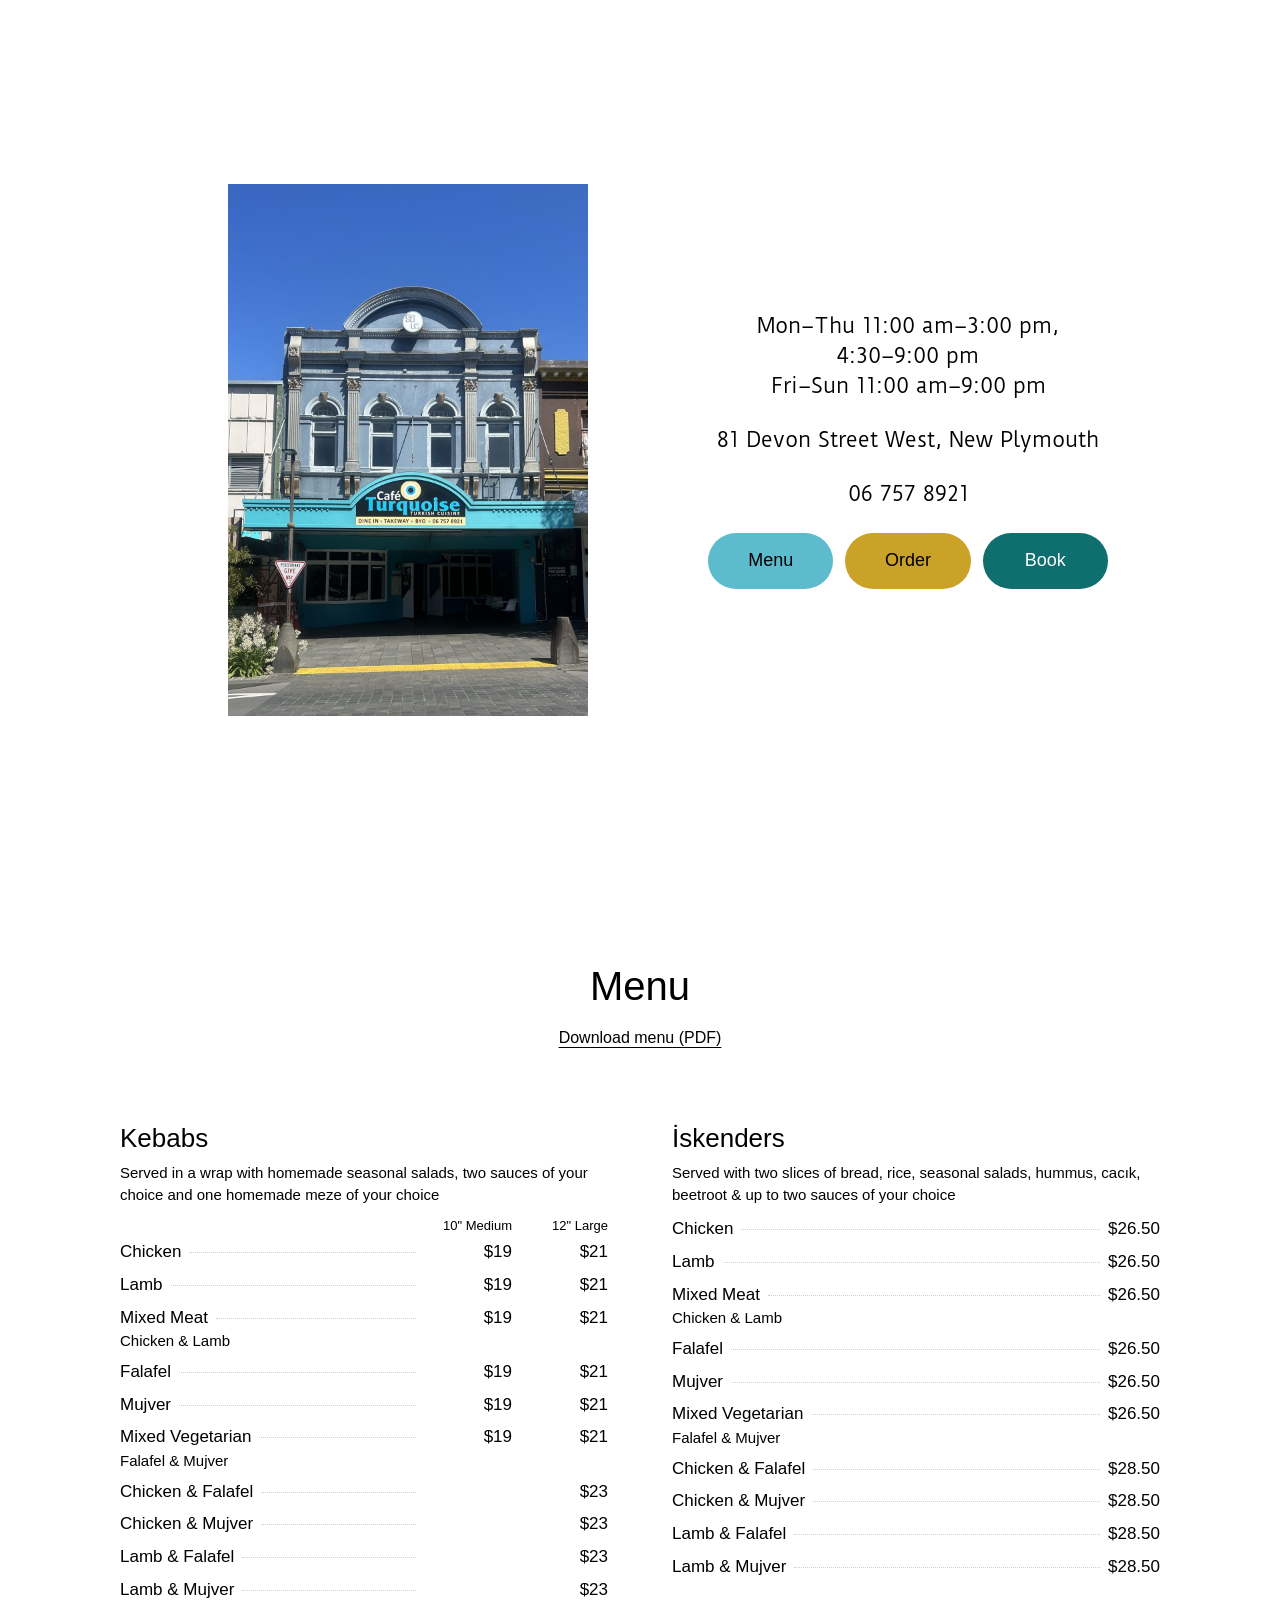
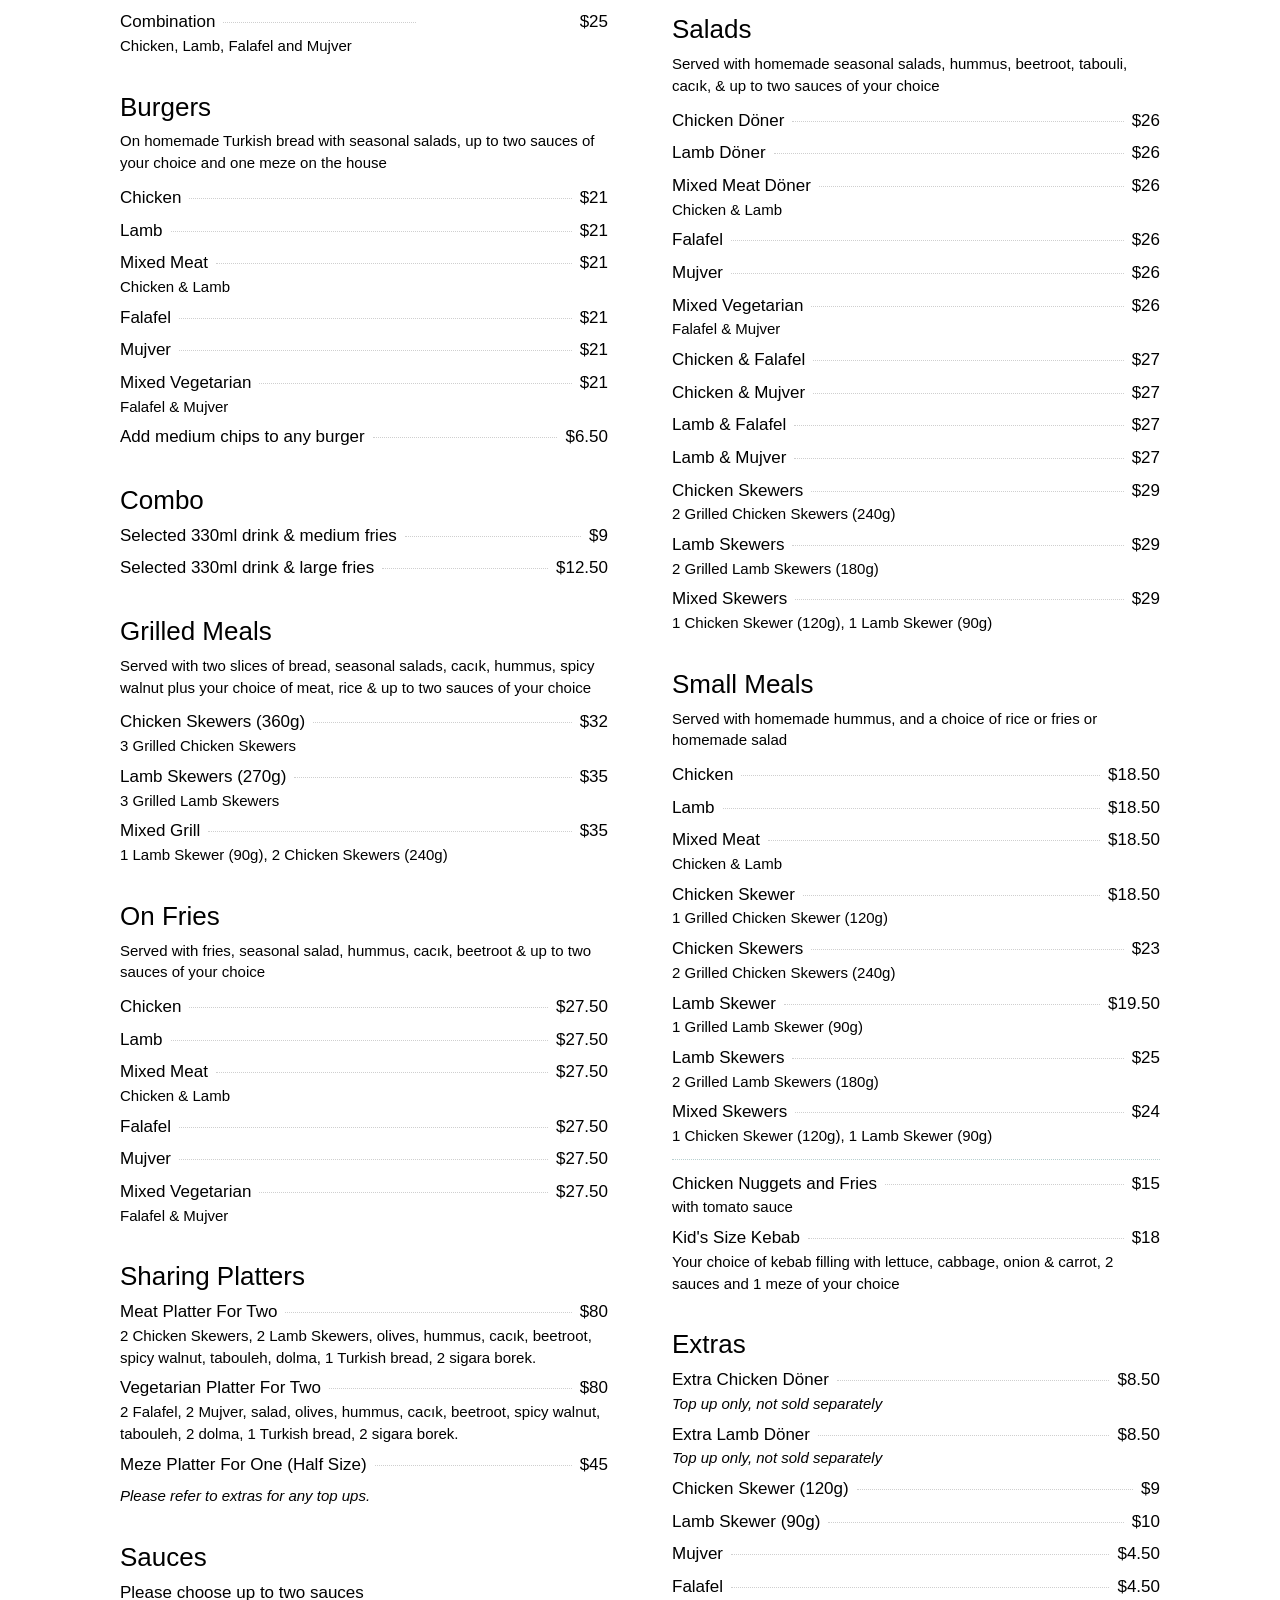
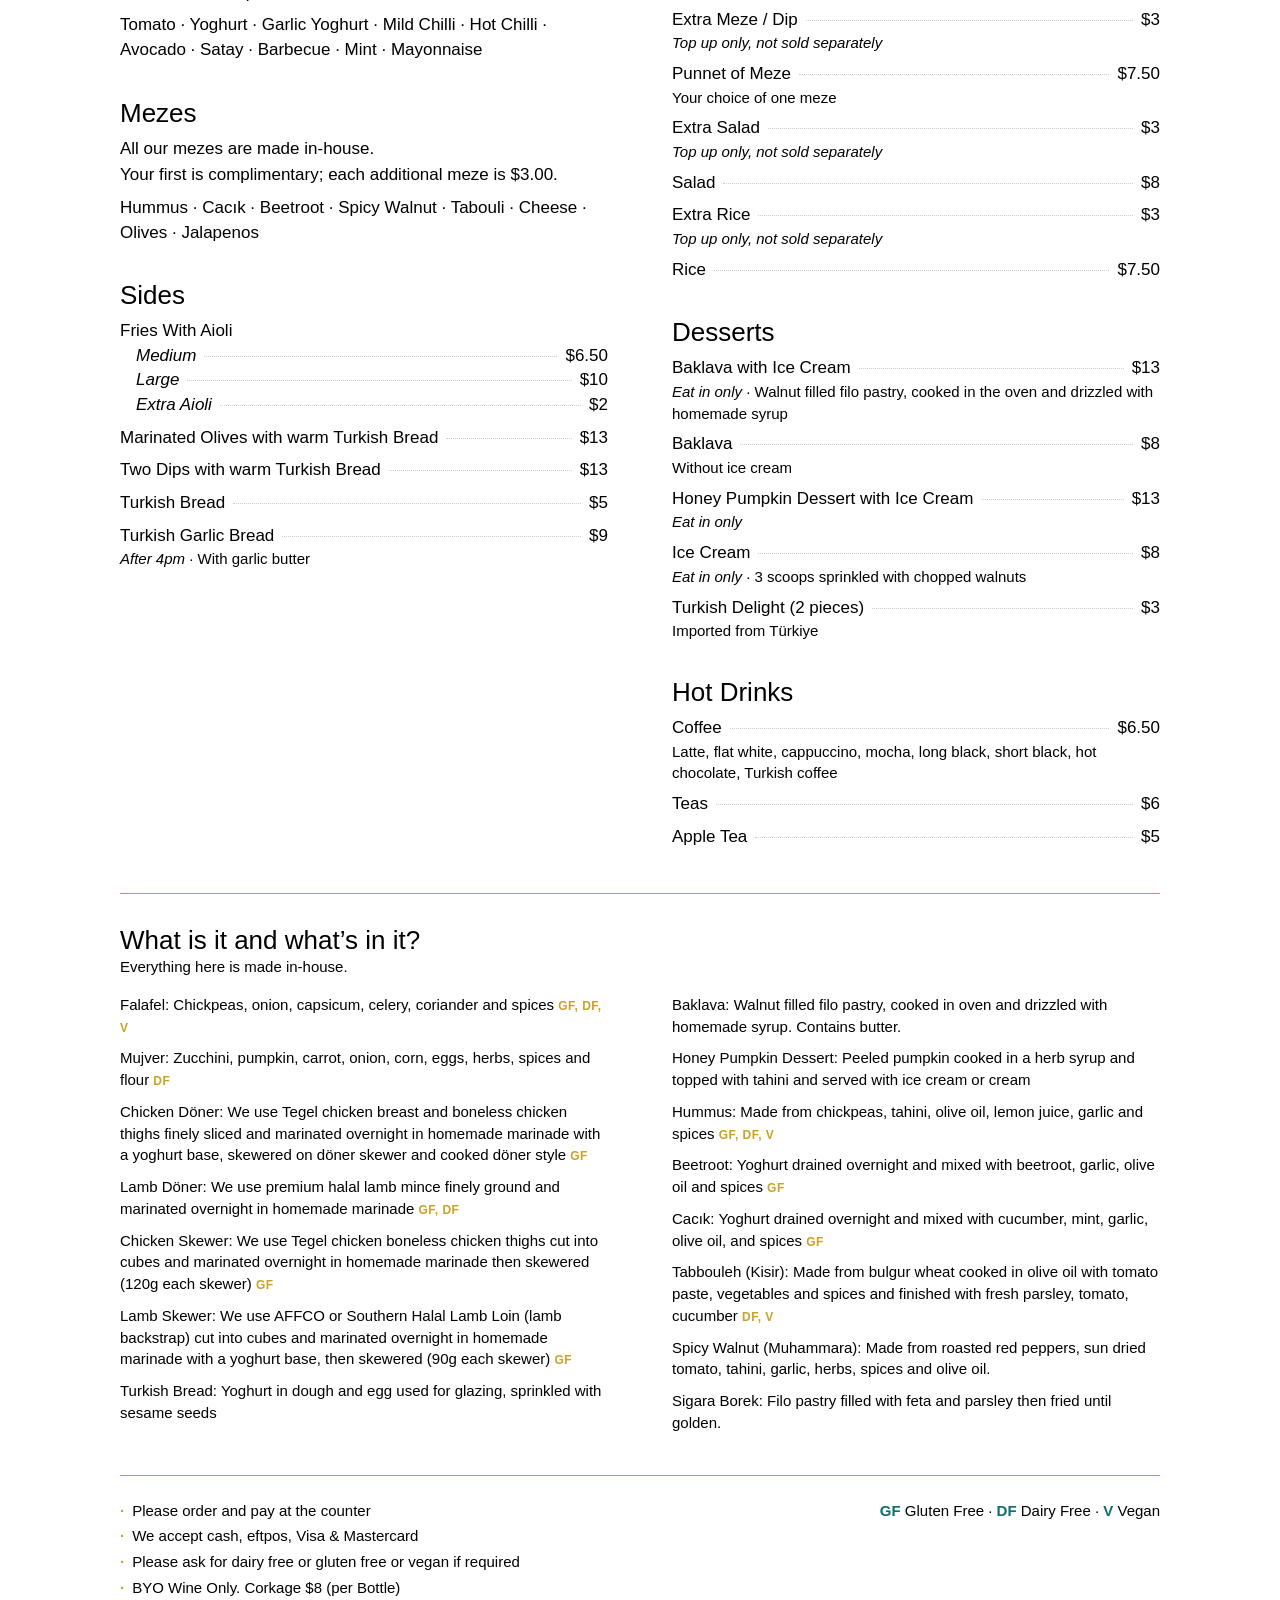
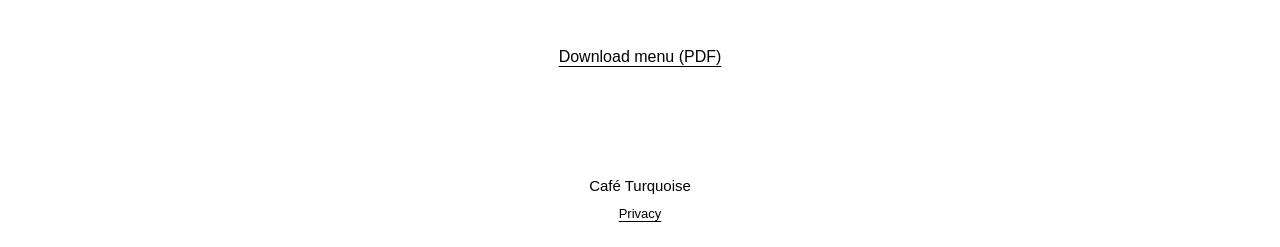
==== commit ee93efab: "Restore a white homepage and give Menu, Order and Book their own colours. The landing, footer and br" ====
--- a/index.html
+++ b/index.html
@@ -8,18 +8,18 @@
   <title>Café Turquoise New Plymouth</title>
   <meta name="description" content="Café Turquoise, 81 Devon Street West, New Plymouth. Turkish kebabs, burgers &amp; meze. Phone 06 757 8921." />
   <meta name="color-scheme" content="light dark" />
-  <meta name="theme-color" content="#5CBBCC" />
-  <meta name="theme-color" content="#5CBBCC" media="(prefers-color-scheme: light)" />
-  <meta name="theme-color" content="#113136" media="(prefers-color-scheme: dark)" />
+  <meta name="theme-color" content="#ffffff" />
+  <meta name="theme-color" content="#ffffff" media="(prefers-color-scheme: light)" />
+  <meta name="theme-color" content="#000000" media="(prefers-color-scheme: dark)" />
   <link rel="icon" href="./eye-sm.png" />
   <link rel="preconnect" href="https://fonts.googleapis.com">
   <link rel="preconnect" href="https://fonts.gstatic.com" crossorigin>
   <link href="https://fonts.googleapis.com/css2?family=Duru+Sans&display=swap" rel="stylesheet">
   <script defer src="./assets/libphonenumber-min.js?v=122"></script>
   <script defer src="./assets/phone.js?v=122"></script>
-  <script defer src="./assets/index-WxNpLFjL.js?v=159"></script>
+  <script defer src="./assets/index-WxNpLFjL.js?v=160"></script>
   <script defer src="./assets/info-select.js?v=119"></script>
-  <link rel="stylesheet" href="./assets/style-DkUmBsrp.css?v=159">
+  <link rel="stylesheet" href="./assets/style-DkUmBsrp.css?v=160">
 </head>
 <body id="top">
   <div id="root"></div>
--- a/assets/style-DkUmBsrp.css
+++ b/assets/style-DkUmBsrp.css
@@ -1769,17 +1769,15 @@
   }
 }
 
-/* Homepage landing: building-facade turquoise sampled from front-v2.jpg:
-   #5CBBCC in light mode, with existing dark text.
-   Dark mode is a deep version of the same hue, #113136, with existing light text.
+/* Homepage landing and footer: white in light mode, pure black in dark mode.
    Flat only. Does not restyle the on-page menu, order overlay, booking overlay,
    delivery page, or staff app. */
 html,
 body,
 #root,
 main {
-  background: #5CBBCC !important;
-  background-color: #5CBBCC !important;
+  background: #ffffff !important;
+  background-color: #ffffff !important;
 }
 html body .s-top,
 html body .s-info,
@@ -1789,8 +1787,8 @@
 html body .ph-head,
 html body .ph-bar,
 html body .ph-nav {
-  background: #5CBBCC !important;
-  background-color: #5CBBCC !important;
+  background: #ffffff !important;
+  background-color: #ffffff !important;
   -webkit-backdrop-filter: none !important;
   backdrop-filter: none !important;
 }
@@ -1804,8 +1802,8 @@
   body,
   #root,
   main {
-    background: #113136 !important;
-    background-color: #113136 !important;
+    background: #000000 !important;
+    background-color: #000000 !important;
   }
   html body .s-top,
   html body .s-info,
@@ -1815,8 +1813,8 @@
   html body .ph-head,
   html body .ph-bar,
   html body .ph-nav {
-    background: #113136 !important;
-    background-color: #113136 !important;
+    background: #000000 !important;
+    background-color: #000000 !important;
     -webkit-backdrop-filter: none !important;
     backdrop-filter: none !important;
   }
@@ -1912,9 +1910,7 @@
   height: auto !important;
   margin: 0 !important;
   padding: 0 14px !important;
-  background: #ffffff !important;
   background-image: none !important;
-  background-color: #ffffff !important;
   color: #000000 !important;
   -webkit-text-fill-color: #000000 !important;
   border: 0 !important;
@@ -1954,31 +1950,85 @@
     font-size: 18px !important;
   }
 }
+html body .s-info .s-btns a.btn.btn-menu,
+html body .s-info .s-btns a.btn.btn-menu:link,
+html body .s-info .s-btns a.btn.btn-menu:visited {
+  background: #5CBBCC !important;
+  background-color: #5CBBCC !important;
+  color: #000000 !important;
+  -webkit-text-fill-color: #000000 !important;
+}
+html body .s-info .s-btns a.btn.btn-order,
+html body .s-info .s-btns a.btn.btn-order:link,
+html body .s-info .s-btns a.btn.btn-order:visited {
+  background: #c9a227 !important;
+  background-color: #c9a227 !important;
+  color: #000000 !important;
+  -webkit-text-fill-color: #000000 !important;
+}
+html body .s-info .s-btns a.btn.btn-book,
+html body .s-info .s-btns a.btn.btn-book:link,
+html body .s-info .s-btns a.btn.btn-book:visited {
+  background: #0f6e6e !important;
+  background-color: #0f6e6e !important;
+  color: #ffffff !important;
+  -webkit-text-fill-color: #ffffff !important;
+}
 @media (hover: hover) and (pointer: fine) {
-  html body .s-info .s-btns a.btn:hover,
-  html body .s-info .s-btns a.btn:hover:visited,
   html body .s-info .s-btns a.btn.btn-menu:hover,
-  html body .s-info .s-btns a.btn.btn-order:hover,
-  html body .s-info .s-btns a.btn.btn-book:hover {
-    background: #f0f0f0 !important;
-    background-image: none !important;
-    background-color: #f0f0f0 !important;
+  html body .s-info .s-btns a.btn.btn-menu:hover:visited {
+    background: #49B3C6 !important;
+    background-color: #49B3C6 !important;
     color: #000000 !important;
     -webkit-text-fill-color: #000000 !important;
     box-shadow: none !important;
     filter: none !important;
     text-decoration: none !important;
-    text-decoration-line: none !important;
-  }
-}
-html body .s-info .s-btns a.btn:active,
-html body .s-info .s-btns a.btn.btn-menu:active,
-html body .s-info .s-btns a.btn.btn-order:active,
-html body .s-info .s-btns a.btn.btn-book:active {
-  background: #f0f0f0 !important;
-  background-color: #f0f0f0 !important;
+  }
+  html body .s-info .s-btns a.btn.btn-order:hover,
+  html body .s-info .s-btns a.btn.btn-order:hover:visited {
+    background: #B49123 !important;
+    background-color: #B49123 !important;
+    color: #000000 !important;
+    -webkit-text-fill-color: #000000 !important;
+    box-shadow: none !important;
+    filter: none !important;
+    text-decoration: none !important;
+  }
+  html body .s-info .s-btns a.btn.btn-book:hover,
+  html body .s-info .s-btns a.btn.btn-book:hover:visited {
+    background: #0C5858 !important;
+    background-color: #0C5858 !important;
+    color: #ffffff !important;
+    -webkit-text-fill-color: #ffffff !important;
+    box-shadow: none !important;
+    filter: none !important;
+    text-decoration: none !important;
+  }
+}
+html body .s-info .s-btns a.btn.btn-menu:active {
+  background: #49B3C6 !important;
+  background-color: #49B3C6 !important;
   color: #000000 !important;
   -webkit-text-fill-color: #000000 !important;
+  box-shadow: none !important;
+  filter: none !important;
+  text-decoration: none !important;
+}
+html body .s-info .s-btns a.btn.btn-order:active {
+  background: #B49123 !important;
+  background-color: #B49123 !important;
+  color: #000000 !important;
+  -webkit-text-fill-color: #000000 !important;
+  box-shadow: none !important;
+  filter: none !important;
+  text-decoration: none !important;
+}
+html body .s-info .s-btns a.btn.btn-book:active {
+  background: #0C5858 !important;
+  background-color: #0C5858 !important;
+  color: #ffffff !important;
+  -webkit-text-fill-color: #ffffff !important;
   box-shadow: none !important;
   filter: none !important;
   text-decoration: none !important;
@@ -1992,41 +2042,13 @@
   box-shadow: none !important;
 }
 @media (prefers-color-scheme: dark) {
-  html body .s-info .s-btns a.btn,
-  html body .s-info .s-btns a.btn:link,
-  html body .s-info .s-btns a.btn:visited,
-  html body .s-info .s-btns a.btn.btn-menu,
-  html body .s-info .s-btns a.btn.btn-order,
-  html body .s-info .s-btns a.btn.btn-book,
-  html body .s-info .s-btns a.btn:active,
-  html body .s-info .s-btns a.btn.btn-menu:active,
-  html body .s-info .s-btns a.btn.btn-order:active,
-  html body .s-info .s-btns a.btn.btn-book:active {
-    background: #eaeaea !important;
-    background-image: none !important;
-    background-color: #eaeaea !important;
-    color: #000000 !important;
-    -webkit-text-fill-color: #000000 !important;
-    border: 0 !important;
+  html body .s-info .s-btns a.btn:focus-visible,
+  html body .s-info .s-btns a.btn.btn-menu:focus-visible,
+  html body .s-info .s-btns a.btn.btn-order:focus-visible,
+  html body .s-info .s-btns a.btn.btn-book:focus-visible {
+    outline: 3px solid #ffffff !important;
+    outline-offset: 3px !important;
     box-shadow: none !important;
-    text-decoration: none !important;
-    text-decoration-line: none !important;
-  }
-}
-@media (prefers-color-scheme: dark) and (hover: hover) and (pointer: fine) {
-  html body .s-info .s-btns a.btn:hover,
-  html body .s-info .s-btns a.btn:hover:visited,
-  html body .s-info .s-btns a.btn.btn-menu:hover,
-  html body .s-info .s-btns a.btn.btn-order:hover,
-  html body .s-info .s-btns a.btn.btn-book:hover {
-    background: #dddddd !important;
-    background-image: none !important;
-    background-color: #dddddd !important;
-    color: #000000 !important;
-    -webkit-text-fill-color: #000000 !important;
-    box-shadow: none !important;
-    filter: none !important;
-    text-decoration: none !important;
-    text-decoration-line: none !important;
-  }
-}
+  }
+}
+
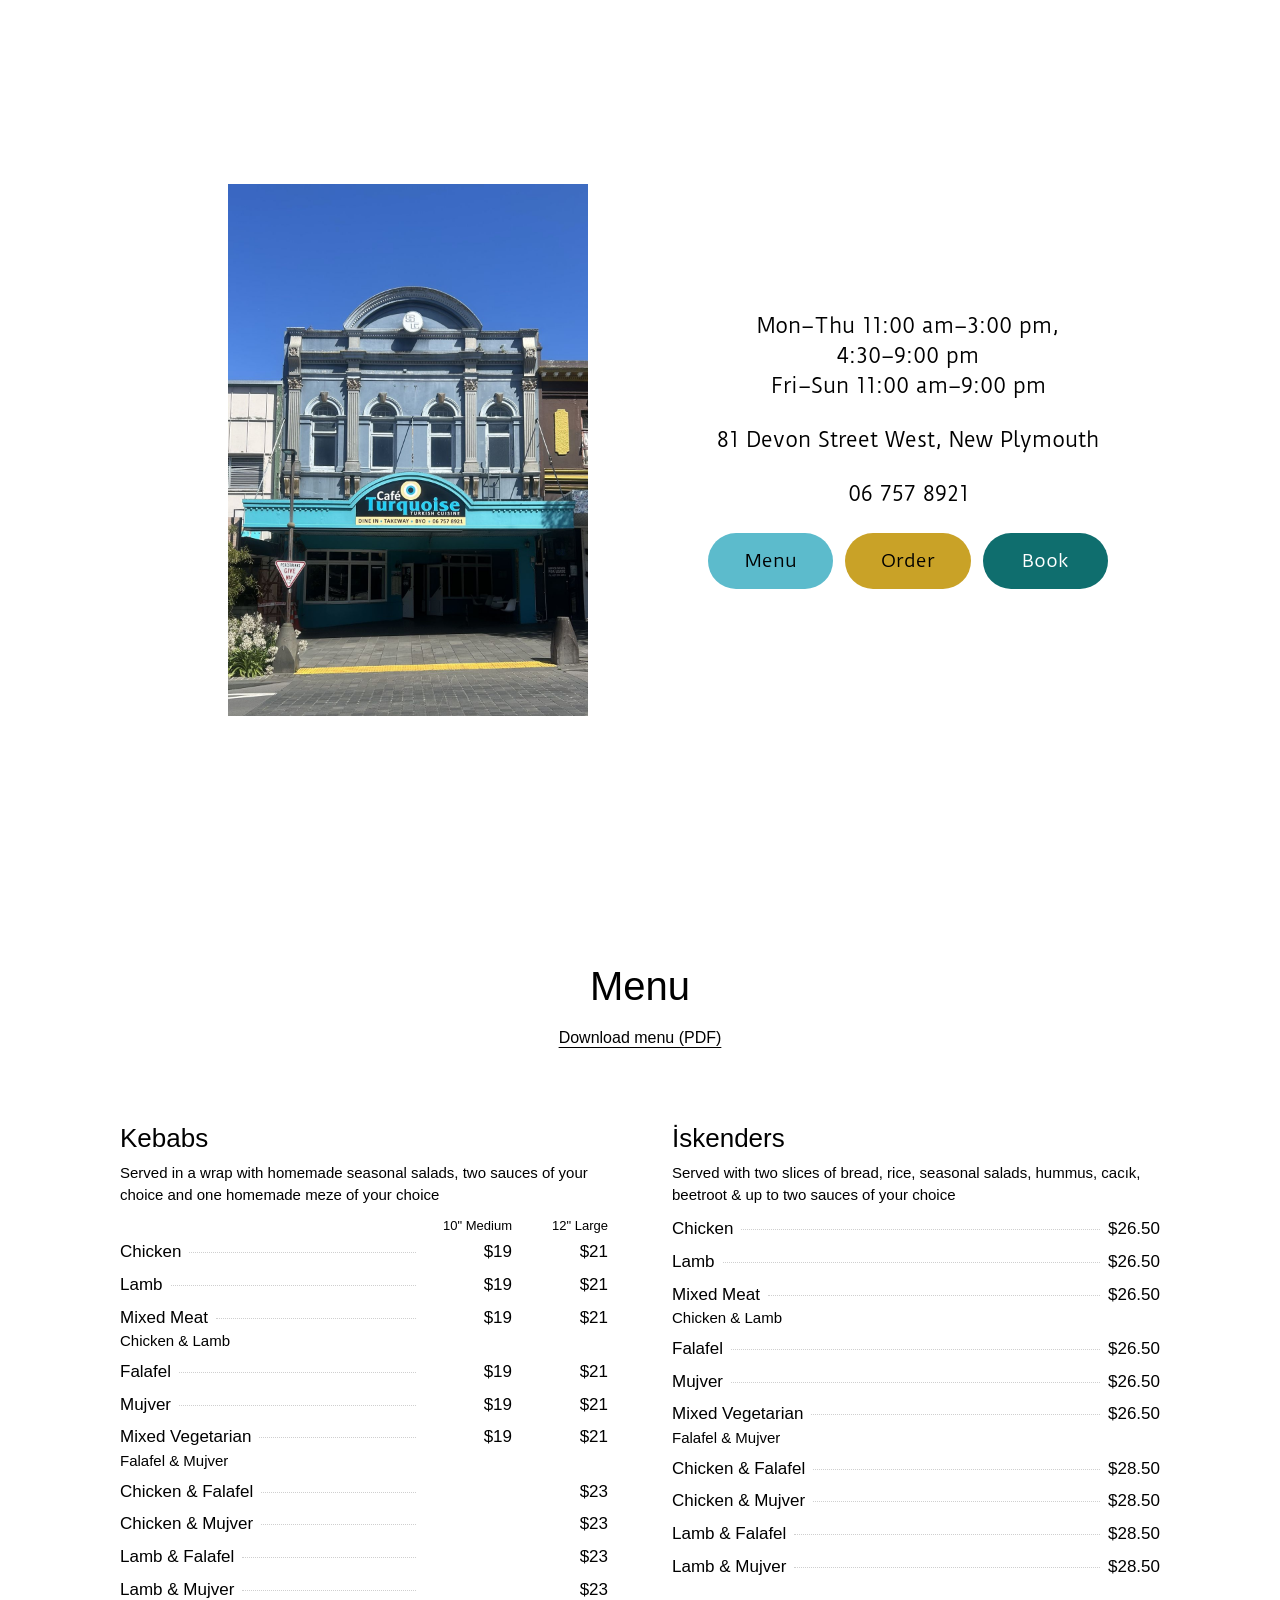
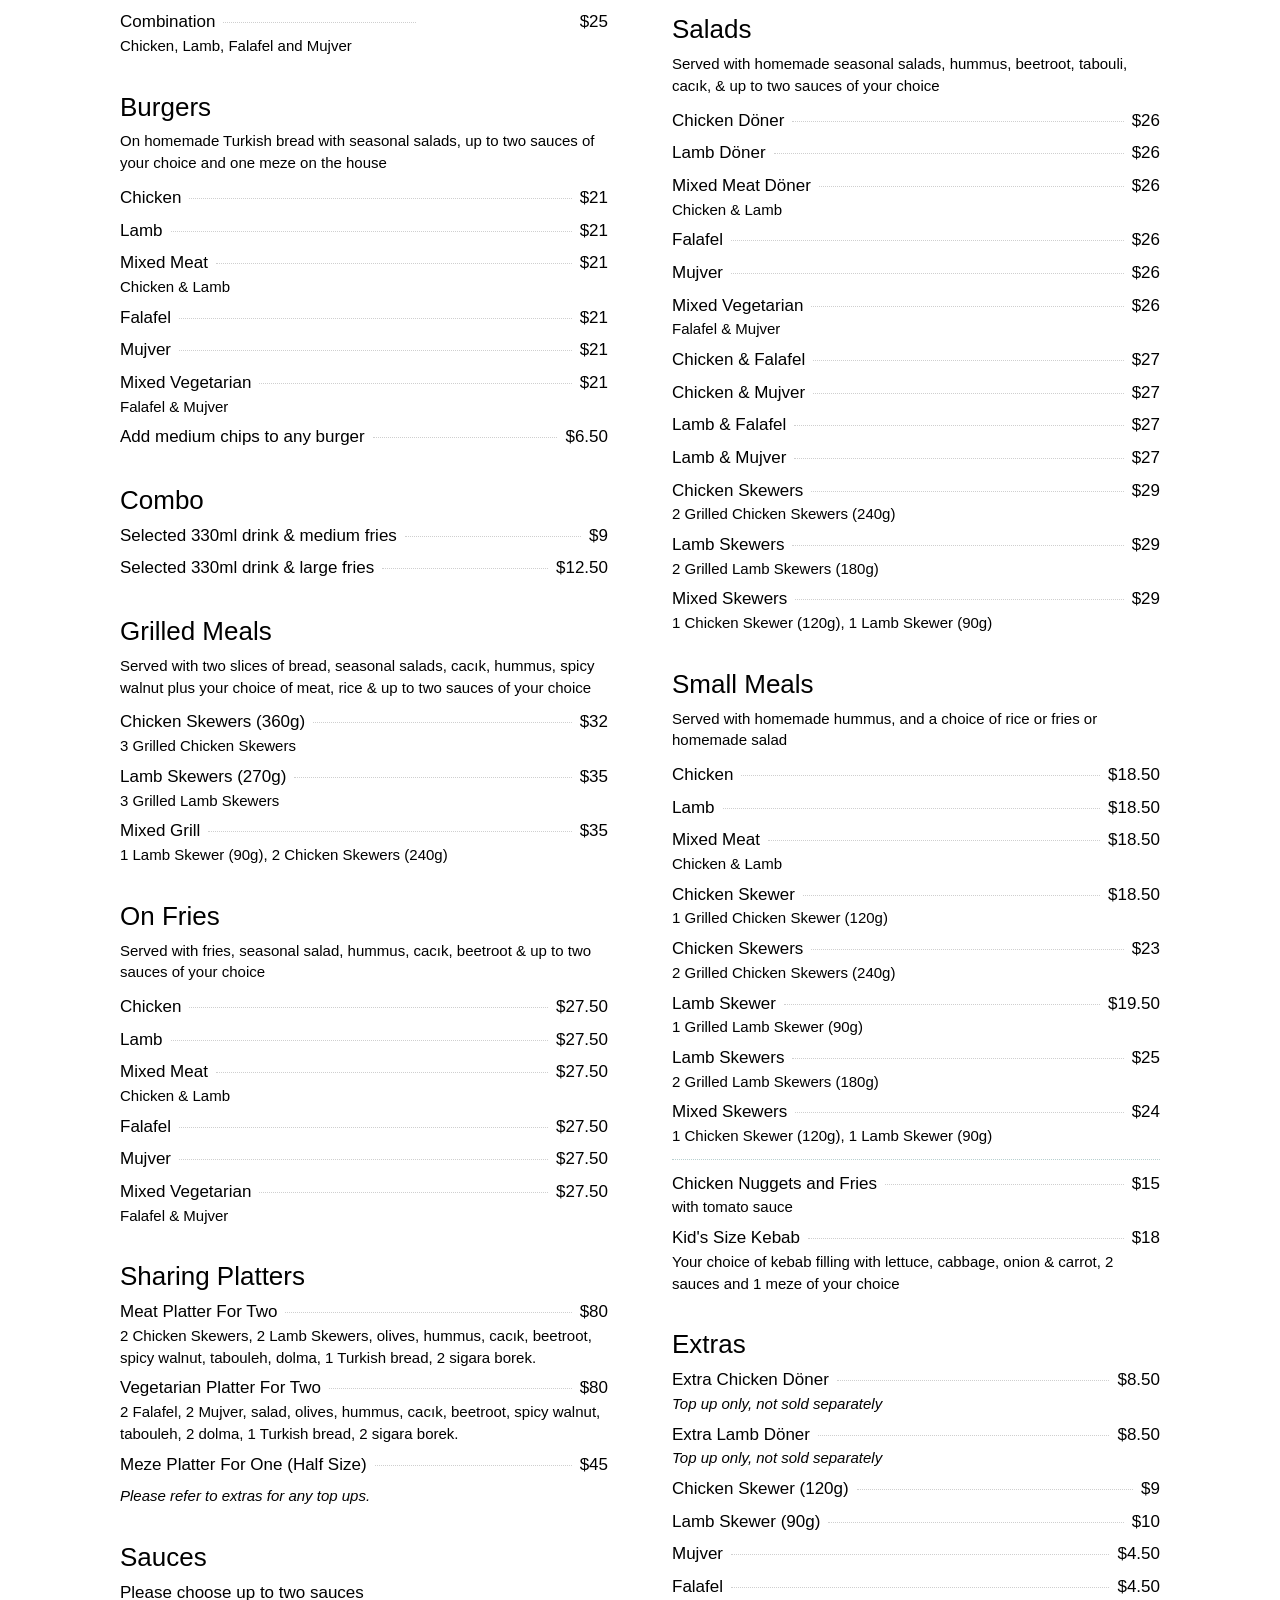
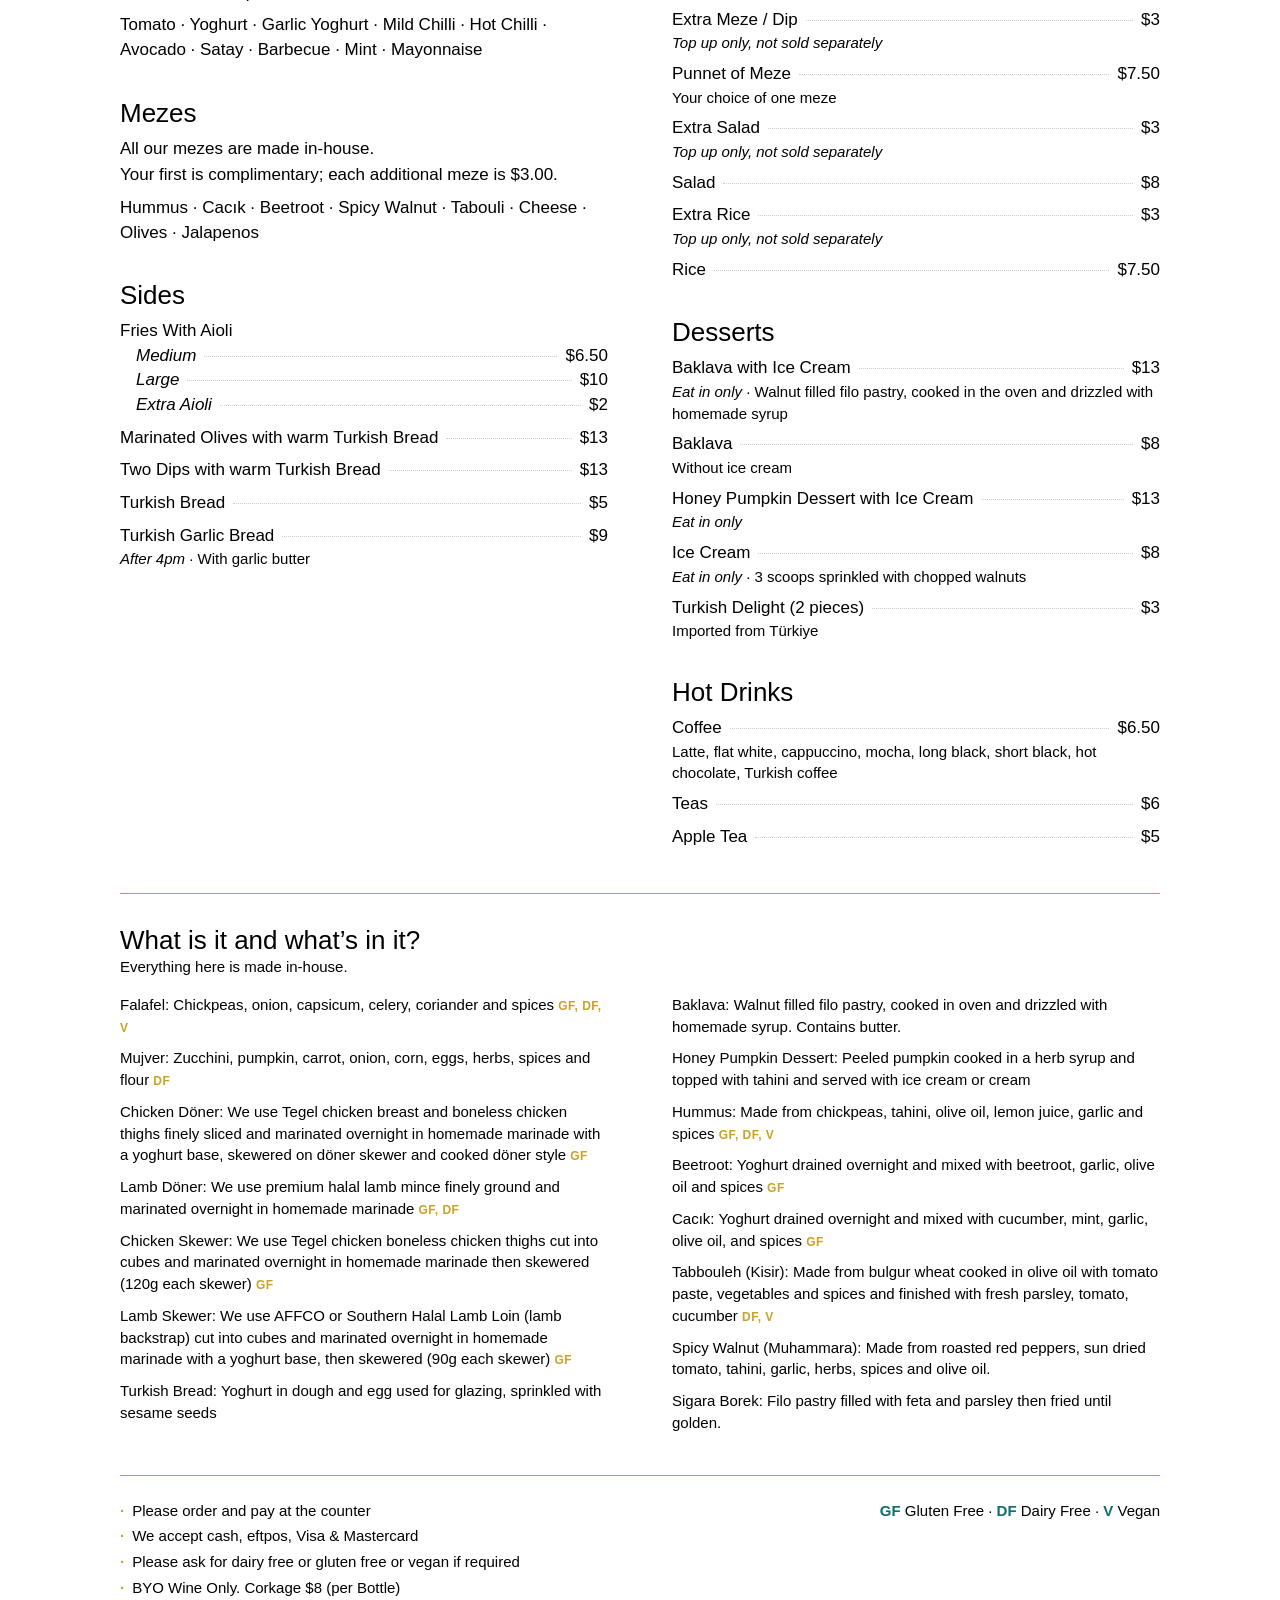
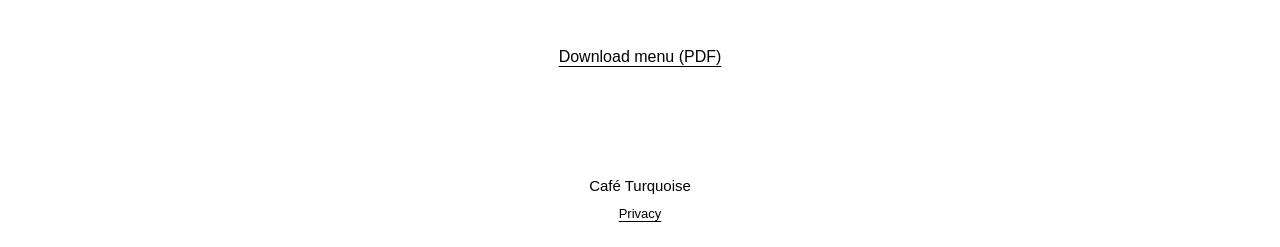
==== commit 4e7a1fec: "Set the homepage Menu, Order and Book buttons in Duru Sans. The pills keep their sizes, colours and " ====
--- a/index.html
+++ b/index.html
@@ -17,9 +17,9 @@
   <link href="https://fonts.googleapis.com/css2?family=Duru+Sans&display=swap" rel="stylesheet">
   <script defer src="./assets/libphonenumber-min.js?v=122"></script>
   <script defer src="./assets/phone.js?v=122"></script>
-  <script defer src="./assets/index-WxNpLFjL.js?v=160"></script>
+  <script defer src="./assets/index-WxNpLFjL.js?v=161"></script>
   <script defer src="./assets/info-select.js?v=119"></script>
-  <link rel="stylesheet" href="./assets/style-DkUmBsrp.css?v=160">
+  <link rel="stylesheet" href="./assets/style-DkUmBsrp.css?v=161">
 </head>
 <body id="top">
   <div id="root"></div>
--- a/assets/style-DkUmBsrp.css
+++ b/assets/style-DkUmBsrp.css
@@ -1825,8 +1825,8 @@
   }
 }
 
-/* Homepage info text: Duru Sans regular (400). Not the Menu / Order / Book
-   links, header, menu, order overlay, booking overlay, delivery page, or staff app. */
+/* Homepage info text: Duru Sans regular (400). Not the header, menu,
+   order overlay, booking overlay, delivery page, or staff app. */
 html body .s-info .s-hours,
 html body .s-info .s-hours p,
 html body .s-info .s-hours span,
@@ -1919,7 +1919,7 @@
   text-shadow: none !important;
   filter: none !important;
   border-radius: 999px !important;
-  font-family: Arial, Helvetica, sans-serif !important;
+  font-family: "Duru Sans", Arial, Helvetica, sans-serif !important;
   font-size: 16px !important;
   font-weight: 400 !important;
   font-style: normal !important;
